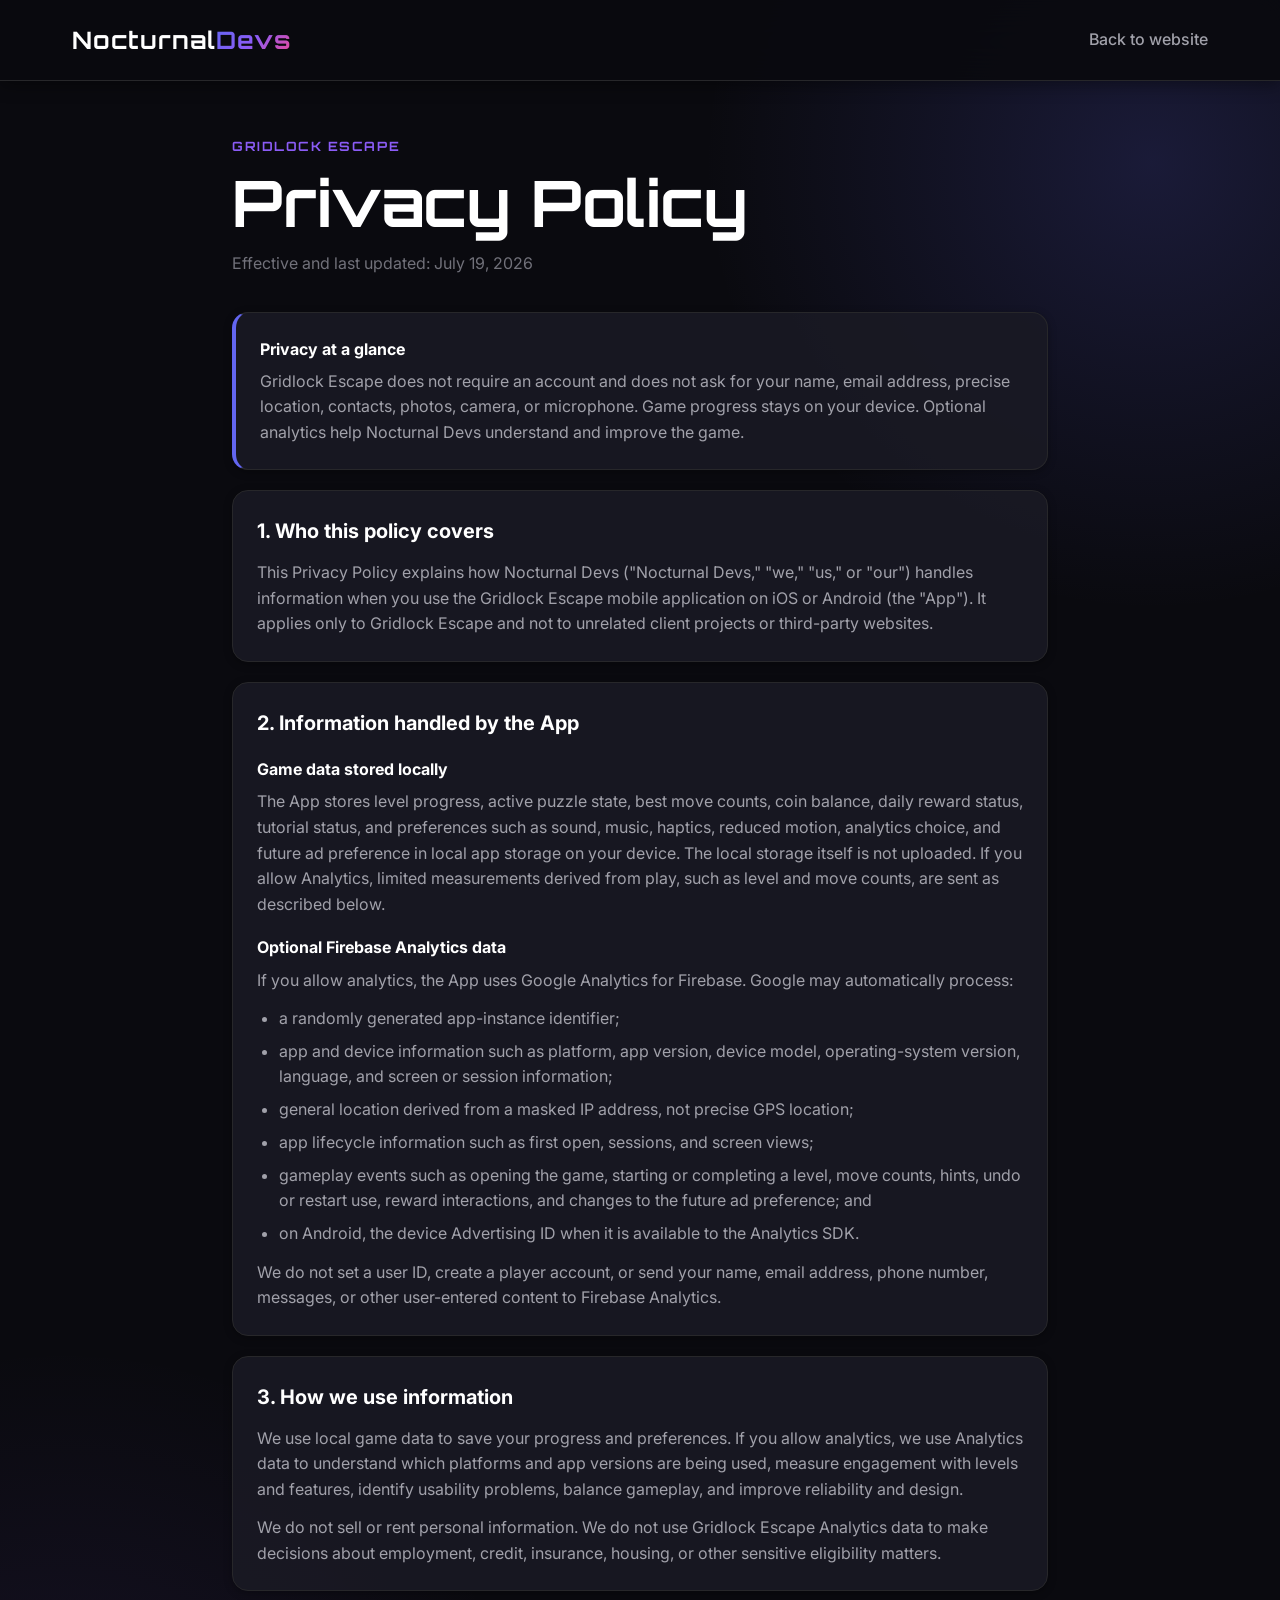
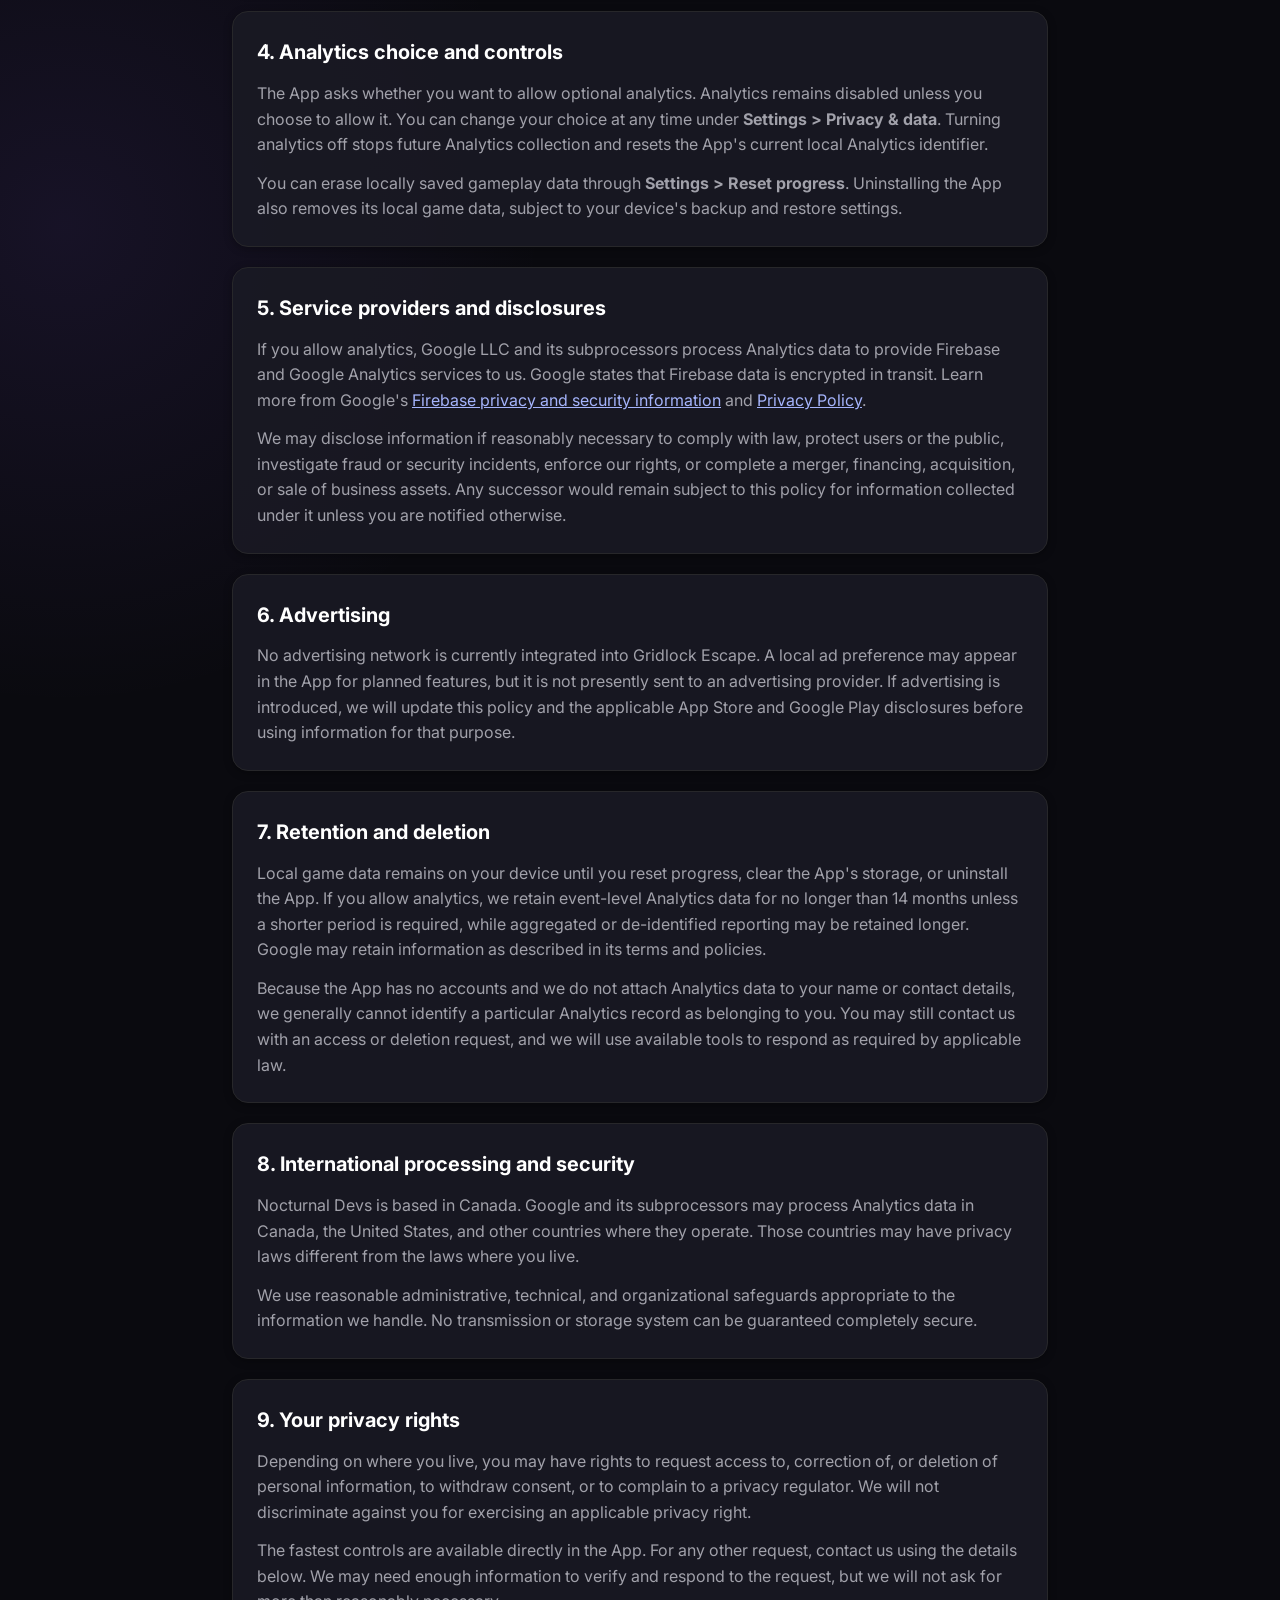
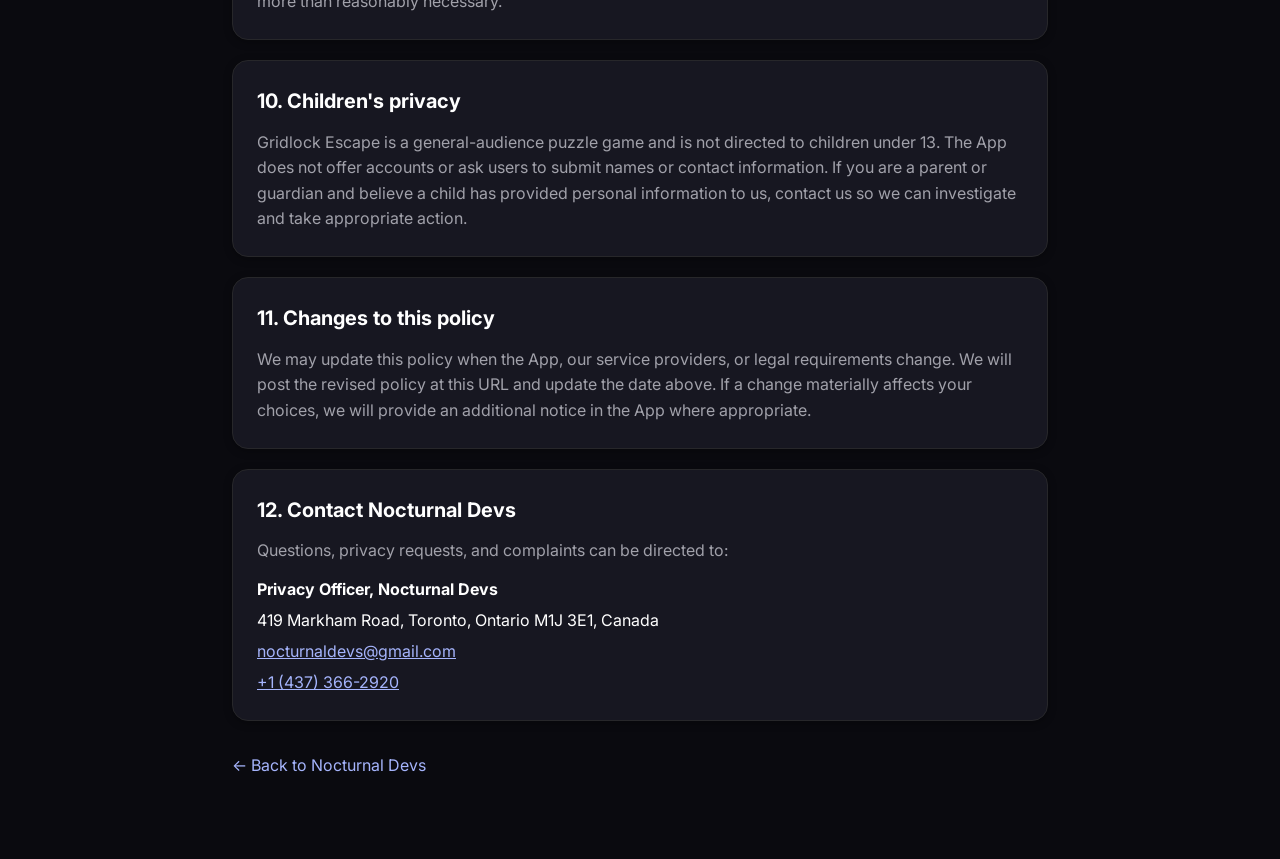
==== privacy-policy/index.html @ c874a025 "Add Gridlock Escape privacy policy" ====
<!DOCTYPE html>
<html lang="en">
<head>
    <meta charset="UTF-8">
    <meta name="viewport" content="width=device-width, initial-scale=1.0">
    <meta name="description" content="Privacy Policy for Gridlock Escape, an iOS and Android puzzle game from Nocturnal Devs.">
    <title>Gridlock Escape Privacy Policy | Nocturnal Devs</title>
    <link rel="icon" href="data:image/svg+xml,%3Csvg xmlns='http://www.w3.org/2000/svg' viewBox='0 0 64 64'%3E%3Crect width='64' height='64' rx='14' fill='%230a0a0f'/%3E%3Cpath d='M44 42A22 22 0 0 1 23 15a20 20 0 1 0 21 27Z' fill='%238b5cf6'/%3E%3C/svg%3E">
    <link rel="canonical" href="https://www.nocturnaldevs.com/privacy-policy/">
    <link rel="stylesheet" href="../styles.css">
    <link rel="preconnect" href="https://fonts.googleapis.com">
    <link rel="preconnect" href="https://fonts.gstatic.com" crossorigin>
    <link href="https://fonts.googleapis.com/css2?family=Inter:wght@300;400;500;600;700;800&family=Orbitron:wght@400;500;600;700;800;900&display=swap" rel="stylesheet">
</head>
<body>
    <nav class="navbar scrolled" aria-label="Primary navigation">
        <div class="container">
            <div class="nav-content">
                <a class="logo" href="../" aria-label="Nocturnal Devs home">
                    <span class="logo-text">Nocturnal<span class="highlight">Devs</span></span>
                </a>
                <a class="nav-link" href="../">Back to website</a>
            </div>
        </div>
    </nav>

    <main class="legal-page">
        <div class="container legal-shell">
            <p class="legal-kicker">Gridlock Escape</p>
            <h1 class="legal-title">Privacy Policy</h1>
            <p class="legal-meta">Effective and last updated: July 19, 2026</p>

            <div class="legal-summary">
                <strong>Privacy at a glance</strong>
                <p>Gridlock Escape does not require an account and does not ask for your name, email address, precise location, contacts, photos, camera, or microphone. Game progress stays on your device. Optional analytics help Nocturnal Devs understand and improve the game.</p>
            </div>

            <div class="legal-content">
                <section class="legal-section">
                    <h2>1. Who this policy covers</h2>
                    <p>This Privacy Policy explains how Nocturnal Devs ("Nocturnal Devs," "we," "us," or "our") handles information when you use the Gridlock Escape mobile application on iOS or Android (the "App"). It applies only to Gridlock Escape and not to unrelated client projects or third-party websites.</p>
                </section>

                <section class="legal-section">
                    <h2>2. Information handled by the App</h2>
                    <h3>Game data stored locally</h3>
                    <p>The App stores level progress, active puzzle state, best move counts, coin balance, daily reward status, tutorial status, and preferences such as sound, music, haptics, reduced motion, analytics choice, and future ad preference in local app storage on your device. The local storage itself is not uploaded. If you allow Analytics, limited measurements derived from play, such as level and move counts, are sent as described below.</p>

                    <h3>Optional Firebase Analytics data</h3>
                    <p>If you allow analytics, the App uses Google Analytics for Firebase. Google may automatically process:</p>
                    <ul>
                        <li>a randomly generated app-instance identifier;</li>
                        <li>app and device information such as platform, app version, device model, operating-system version, language, and screen or session information;</li>
                        <li>general location derived from a masked IP address, not precise GPS location;</li>
                        <li>app lifecycle information such as first open, sessions, and screen views;</li>
                        <li>gameplay events such as opening the game, starting or completing a level, move counts, hints, undo or restart use, reward interactions, and changes to the future ad preference; and</li>
                        <li>on Android, the device Advertising ID when it is available to the Analytics SDK.</li>
                    </ul>
                    <p>We do not set a user ID, create a player account, or send your name, email address, phone number, messages, or other user-entered content to Firebase Analytics.</p>
                </section>

                <section class="legal-section">
                    <h2>3. How we use information</h2>
                    <p>We use local game data to save your progress and preferences. If you allow analytics, we use Analytics data to understand which platforms and app versions are being used, measure engagement with levels and features, identify usability problems, balance gameplay, and improve reliability and design.</p>
                    <p>We do not sell or rent personal information. We do not use Gridlock Escape Analytics data to make decisions about employment, credit, insurance, housing, or other sensitive eligibility matters.</p>
                </section>

                <section class="legal-section">
                    <h2>4. Analytics choice and controls</h2>
                    <p>The App asks whether you want to allow optional analytics. Analytics remains disabled unless you choose to allow it. You can change your choice at any time under <strong>Settings &gt; Privacy &amp; data</strong>. Turning analytics off stops future Analytics collection and resets the App's current local Analytics identifier.</p>
                    <p>You can erase locally saved gameplay data through <strong>Settings &gt; Reset progress</strong>. Uninstalling the App also removes its local game data, subject to your device's backup and restore settings.</p>
                </section>

                <section class="legal-section">
                    <h2>5. Service providers and disclosures</h2>
                    <p>If you allow analytics, Google LLC and its subprocessors process Analytics data to provide Firebase and Google Analytics services to us. Google states that Firebase data is encrypted in transit. Learn more from Google's <a href="https://firebase.google.com/support/privacy/" rel="noopener noreferrer">Firebase privacy and security information</a> and <a href="https://policies.google.com/privacy" rel="noopener noreferrer">Privacy Policy</a>.</p>
                    <p>We may disclose information if reasonably necessary to comply with law, protect users or the public, investigate fraud or security incidents, enforce our rights, or complete a merger, financing, acquisition, or sale of business assets. Any successor would remain subject to this policy for information collected under it unless you are notified otherwise.</p>
                </section>

                <section class="legal-section">
                    <h2>6. Advertising</h2>
                    <p>No advertising network is currently integrated into Gridlock Escape. A local ad preference may appear in the App for planned features, but it is not presently sent to an advertising provider. If advertising is introduced, we will update this policy and the applicable App Store and Google Play disclosures before using information for that purpose.</p>
                </section>

                <section class="legal-section">
                    <h2>7. Retention and deletion</h2>
                    <p>Local game data remains on your device until you reset progress, clear the App's storage, or uninstall the App. If you allow analytics, we retain event-level Analytics data for no longer than 14 months unless a shorter period is required, while aggregated or de-identified reporting may be retained longer. Google may retain information as described in its terms and policies.</p>
                    <p>Because the App has no accounts and we do not attach Analytics data to your name or contact details, we generally cannot identify a particular Analytics record as belonging to you. You may still contact us with an access or deletion request, and we will use available tools to respond as required by applicable law.</p>
                </section>

                <section class="legal-section">
                    <h2>8. International processing and security</h2>
                    <p>Nocturnal Devs is based in Canada. Google and its subprocessors may process Analytics data in Canada, the United States, and other countries where they operate. Those countries may have privacy laws different from the laws where you live.</p>
                    <p>We use reasonable administrative, technical, and organizational safeguards appropriate to the information we handle. No transmission or storage system can be guaranteed completely secure.</p>
                </section>

                <section class="legal-section">
                    <h2>9. Your privacy rights</h2>
                    <p>Depending on where you live, you may have rights to request access to, correction of, or deletion of personal information, to withdraw consent, or to complain to a privacy regulator. We will not discriminate against you for exercising an applicable privacy right.</p>
                    <p>The fastest controls are available directly in the App. For any other request, contact us using the details below. We may need enough information to verify and respond to the request, but we will not ask for more than reasonably necessary.</p>
                </section>

                <section class="legal-section">
                    <h2>10. Children's privacy</h2>
                    <p>Gridlock Escape is a general-audience puzzle game and is not directed to children under 13. The App does not offer accounts or ask users to submit names or contact information. If you are a parent or guardian and believe a child has provided personal information to us, contact us so we can investigate and take appropriate action.</p>
                </section>

                <section class="legal-section">
                    <h2>11. Changes to this policy</h2>
                    <p>We may update this policy when the App, our service providers, or legal requirements change. We will post the revised policy at this URL and update the date above. If a change materially affects your choices, we will provide an additional notice in the App where appropriate.</p>
                </section>

                <section class="legal-section">
                    <h2>12. Contact Nocturnal Devs</h2>
                    <p>Questions, privacy requests, and complaints can be directed to:</p>
                    <address class="legal-contact">
                        <strong>Privacy Officer, Nocturnal Devs</strong>
                        <span>419 Markham Road, Toronto, Ontario M1J 3E1, Canada</span>
                        <a href="mailto:nocturnaldevs@gmail.com">nocturnaldevs@gmail.com</a>
                        <a href="tel:+14373662920">+1 (437) 366-2920</a>
                    </address>
                </section>
            </div>

            <a class="legal-back" href="../">&larr; Back to Nocturnal Devs</a>
        </div>
    </main>
</body>
</html>
---- styles.css ----
/* ========== GLOBAL STYLES ========== */
* {
    margin: 0;
    padding: 0;
    box-sizing: border-box;
}

:root {
    /* Colors */
    --bg-primary: #0a0a0f;
    --bg-secondary: #131318;
    --bg-card: #1a1a24;
    --accent-primary: #6366f1;
    --accent-secondary: #8b5cf6;
    --accent-tertiary: #ec4899;
    --text-primary: #ffffff;
    --text-secondary: #a1a1aa;
    --text-muted: #71717a;
    --border-color: #27272a;
    --success: #10b981;
    --warning: #f59e0b;
    
    /* Gradients */
    --gradient-primary: linear-gradient(135deg, #6366f1 0%, #8b5cf6 50%, #ec4899 100%);
    --gradient-dark: linear-gradient(180deg, #0a0a0f 0%, #131318 100%);
    --gradient-card: linear-gradient(135deg, rgba(99, 102, 241, 0.1) 0%, rgba(139, 92, 246, 0.1) 100%);
    
    /* Shadows */
    --shadow-sm: 0 2px 8px rgba(0, 0, 0, 0.3);
    --shadow-md: 0 4px 16px rgba(0, 0, 0, 0.4);
    --shadow-lg: 0 8px 32px rgba(0, 0, 0, 0.5);
    --shadow-glow: 0 0 40px rgba(99, 102, 241, 0.3);
    
    /* Spacing */
    --spacing-xs: 0.5rem;
    --spacing-sm: 1rem;
    --spacing-md: 2rem;
    --spacing-lg: 4rem;
    --spacing-xl: 6rem;
    
    /* Typography */
    --font-primary: 'Inter', -apple-system, BlinkMacSystemFont, 'Segoe UI', sans-serif;
    --font-display: 'Orbitron', monospace;
    
    /* Transitions */
    --transition-fast: 0.2s ease;
    --transition-base: 0.3s ease;
    --transition-slow: 0.5s ease;
}

html {
    scroll-behavior: smooth;
}

body {
    font-family: var(--font-primary);
    background: var(--bg-primary);
    color: var(--text-primary);
    line-height: 1.6;
    overflow-x: hidden;
}

.container {
    max-width: 1200px;
    margin: 0 auto;
    padding: 0 var(--spacing-md);
}

/* ========== NAVIGATION ========== */
.navbar {
    position: fixed;
    top: 0;
    left: 0;
    right: 0;
    background: rgba(10, 10, 15, 0.8);
    backdrop-filter: blur(20px);
    border-bottom: 1px solid var(--border-color);
    z-index: 1000;
    transition: all var(--transition-base);
}

.navbar.scrolled {
    background: rgba(10, 10, 15, 0.95);
    box-shadow: var(--shadow-md);
}

.nav-content {
    display: flex;
    justify-content: space-between;
    align-items: center;
    padding: 1.2rem 0;
}

.logo-text {
    font-family: var(--font-display);
    font-size: 1.5rem;
    font-weight: 700;
    letter-spacing: 1px;
}

.logo {
    color: var(--text-primary);
    text-decoration: none;
}

.logo-text .highlight {
    background: var(--gradient-primary);
    -webkit-background-clip: text;
    -webkit-text-fill-color: transparent;
    background-clip: text;
}

.nav-links {
    display: flex;
    gap: var(--spacing-md);
}

.nav-link {
    color: var(--text-secondary);
    text-decoration: none;
    font-weight: 500;
    transition: all var(--transition-base);
    position: relative;
    padding: 0.5rem 0;
}

.nav-link::after {
    content: '';
    position: absolute;
    bottom: 0;
    left: 0;
    width: 0;
    height: 2px;
    background: var(--gradient-primary);
    transition: width var(--transition-base);
}

.nav-link:hover {
    color: var(--text-primary);
}

.nav-link:hover::after {
    width: 100%;
}

.hamburger {
    display: none;
    flex-direction: column;
    gap: 5px;
    cursor: pointer;
    z-index: 1001;
}

.hamburger span {
    width: 25px;
    height: 3px;
    background: var(--text-primary);
    border-radius: 2px;
    transition: all var(--transition-base);
}

/* ========== HERO SECTION ========== */
.hero {
    position: relative;
    min-height: 100vh;
    display: flex;
    align-items: center;
    justify-content: center;
    padding-top: 80px;
    overflow: hidden;
}

.hero-background {
    position: absolute;
    top: 0;
    left: 0;
    right: 0;
    bottom: 0;
    z-index: 0;
}

.gradient-orb {
    position: absolute;
    border-radius: 50%;
    filter: blur(80px);
    opacity: 0.3;
    animation: float 20s ease-in-out infinite;
}

.orb-1 {
    width: 500px;
    height: 500px;
    background: var(--accent-primary);
    top: -200px;
    right: -100px;
}

.orb-2 {
    width: 400px;
    height: 400px;
    background: var(--accent-secondary);
    bottom: -150px;
    left: -100px;
    animation-delay: -5s;
}

.orb-3 {
    width: 300px;
    height: 300px;
    background: var(--accent-tertiary);
    top: 50%;
    left: 50%;
    transform: translate(-50%, -50%);
    animation-delay: -10s;
}

@keyframes float {
    0%, 100% { transform: translate(0, 0) scale(1); }
    33% { transform: translate(50px, -50px) scale(1.1); }
    66% { transform: translate(-50px, 50px) scale(0.9); }
}

.hero-content {
    position: relative;
    z-index: 1;
    display: grid;
    grid-template-columns: 1fr 1fr;
    gap: var(--spacing-lg);
    align-items: center;
    padding: var(--spacing-lg) 0;
}

.hero-text {
    animation: fadeInUp 1s ease;
}

.hero-title {
    font-family: var(--font-display);
    font-size: clamp(2.5rem, 5vw, 4rem);
    font-weight: 800;
    line-height: 1.1;
    margin-bottom: var(--spacing-md);
}

.title-line {
    display: block;
}

.highlight-text {
    background: var(--gradient-primary);
    -webkit-background-clip: text;
    -webkit-text-fill-color: transparent;
    background-clip: text;
}

.hero-subtitle {
    font-size: 1.125rem;
    color: var(--text-secondary);
    margin-bottom: var(--spacing-md);
    max-width: 500px;
}

.hero-buttons {
    display: flex;
    gap: var(--spacing-sm);
    flex-wrap: wrap;
}

.btn {
    padding: 0.875rem 2rem;
    border-radius: 8px;
    text-decoration: none;
    font-weight: 600;
    transition: all var(--transition-base);
    cursor: pointer;
    border: none;
    font-size: 1rem;
    display: inline-block;
}

.btn-primary {
    background: var(--gradient-primary);
    color: var(--text-primary);
    box-shadow: 0 4px 16px rgba(99, 102, 241, 0.4);
}

.btn-primary:hover {
    transform: translateY(-2px);
    box-shadow: 0 8px 24px rgba(99, 102, 241, 0.6);
}

.btn-secondary {
    background: transparent;
    color: var(--text-primary);
    border: 2px solid var(--accent-primary);
}

.btn-secondary:hover {
    background: var(--accent-primary);
    transform: translateY(-2px);
}

.btn-full {
    width: 100%;
}

.hero-image {
    animation: fadeInRight 1s ease;
}

.image-container {
    position: relative;
    max-width: 500px;
    margin: 0 auto;
}

.main-image {
    width: 100%;
    height: auto;
    border-radius: 16px;
    position: relative;
    z-index: 2;
    animation: float 6s ease-in-out infinite;
}

.image-glow {
    position: absolute;
    top: 50%;
    left: 50%;
    transform: translate(-50%, -50%);
    width: 80%;
    height: 80%;
    background: var(--gradient-primary);
    border-radius: 50%;
    filter: blur(60px);
    opacity: 0.4;
    z-index: 1;
}

.scroll-indicator {
    position: absolute;
    bottom: 40px;
    left: 50%;
    transform: translateX(-50%);
    z-index: 1;
}

.mouse {
    width: 26px;
    height: 40px;
    border: 2px solid var(--text-secondary);
    border-radius: 20px;
    display: flex;
    justify-content: center;
    padding-top: 8px;
}

.wheel {
    width: 4px;
    height: 8px;
    background: var(--text-secondary);
    border-radius: 2px;
    animation: scroll 2s ease-in-out infinite;
}

@keyframes scroll {
    0%, 100% { transform: translateY(0); opacity: 1; }
    50% { transform: translateY(10px); opacity: 0; }
}

/* ========== SERVICES SECTION ========== */
.services {
    padding: var(--spacing-xl) 0;
    background: var(--bg-secondary);
}

.section-header {
    text-align: center;
    margin-bottom: var(--spacing-lg);
}

.section-title {
    font-family: var(--font-display);
    font-size: clamp(2rem, 4vw, 3rem);
    margin-bottom: var(--spacing-sm);
    background: var(--gradient-primary);
    -webkit-background-clip: text;
    -webkit-text-fill-color: transparent;
    background-clip: text;
}

.section-subtitle {
    font-size: 1.125rem;
    color: var(--text-secondary);
}

.services-grid {
    display: grid;
    grid-template-columns: repeat(auto-fit, minmax(300px, 1fr));
    gap: var(--spacing-md);
}

.service-card {
    background: var(--bg-card);
    padding: var(--spacing-md);
    border-radius: 16px;
    border: 1px solid var(--border-color);
    transition: all var(--transition-base);
    position: relative;
    overflow: hidden;
}

.service-card::before {
    content: '';
    position: absolute;
    top: 0;
    left: 0;
    right: 0;
    height: 3px;
    background: var(--gradient-primary);
    transform: scaleX(0);
    transition: transform var(--transition-base);
}

.service-card:hover {
    transform: translateY(-8px);
    box-shadow: var(--shadow-lg);
    border-color: var(--accent-primary);
}

.service-card:hover::before {
    transform: scaleX(1);
}

.service-card.featured {
    background: var(--gradient-card);
    border: 2px solid var(--accent-primary);
}

.featured-badge {
    position: absolute;
    top: 20px;
    right: 20px;
    background: var(--gradient-primary);
    color: var(--text-primary);
    padding: 0.25rem 0.75rem;
    border-radius: 20px;
    font-size: 0.75rem;
    font-weight: 700;
    letter-spacing: 1px;
}

.service-icon {
    width: 60px;
    height: 60px;
    background: var(--gradient-primary);
    border-radius: 12px;
    display: flex;
    align-items: center;
    justify-content: center;
    margin-bottom: var(--spacing-sm);
}

.service-icon svg {
    width: 32px;
    height: 32px;
    color: var(--text-primary);
}

.service-title {
    font-size: 1.5rem;
    margin-bottom: var(--spacing-sm);
    font-weight: 700;
}

.service-description {
    color: var(--text-secondary);
    margin-bottom: var(--spacing-sm);
}

.service-features {
    list-style: none;
    margin-top: var(--spacing-sm);
}

.service-features li {
    color: var(--text-secondary);
    padding: 0.5rem 0;
    border-bottom: 1px solid var(--border-color);
    position: relative;
    padding-left: 24px;
}

.service-features li:last-child {
    border-bottom: none;
}

.service-features li::before {
    content: '✓';
    position: absolute;
    left: 0;
    color: var(--accent-primary);
    font-weight: 700;
}

/* ========== ABOUT SECTION ========== */
.about {
    padding: var(--spacing-xl) 0;
    background: var(--bg-primary);
}

.about-content {
    display: grid;
    grid-template-columns: 1fr 1fr;
    gap: var(--spacing-lg);
    align-items: start;
}

.about-description {
    color: var(--text-secondary);
    font-size: 1.125rem;
    margin-bottom: var(--spacing-sm);
    line-height: 1.8;
}

.stats-grid {
    display: grid;
    grid-template-columns: repeat(3, 1fr);
    gap: var(--spacing-md);
    margin-top: var(--spacing-md);
}

.stat-item {
    text-align: center;
    padding: var(--spacing-sm);
    background: var(--bg-card);
    border-radius: 12px;
    border: 1px solid var(--border-color);
}

.stat-number {
    font-family: var(--font-display);
    font-size: 2rem;
    font-weight: 700;
    background: var(--gradient-primary);
    -webkit-background-clip: text;
    -webkit-text-fill-color: transparent;
    background-clip: text;
}

.stat-label {
    color: var(--text-secondary);
    font-size: 0.875rem;
    margin-top: 0.5rem;
}

.about-features {
    display: flex;
    flex-direction: column;
    gap: var(--spacing-sm);
}

.feature-item {
    display: flex;
    gap: var(--spacing-sm);
    padding: var(--spacing-sm);
    background: var(--bg-card);
    border-radius: 12px;
    border: 1px solid var(--border-color);
    transition: all var(--transition-base);
}

.feature-item:hover {
    border-color: var(--accent-primary);
    transform: translateX(8px);
}

.feature-icon {
    font-size: 2rem;
    flex-shrink: 0;
}

.feature-content h4 {
    margin-bottom: 0.5rem;
    font-size: 1.125rem;
}

.feature-content p {
    color: var(--text-secondary);
    font-size: 0.9rem;
}

/* ========== CONTACT SECTION ========== */
.contact {
    padding: var(--spacing-xl) 0;
    background: var(--bg-secondary);
}

.contact-content {
    display: grid;
    grid-template-columns: 1fr 1fr;
    gap: var(--spacing-lg);
    margin-top: var(--spacing-lg);
}

.contact-info {
    display: flex;
    flex-direction: column;
    gap: var(--spacing-sm);
}

.info-card {
    display: flex;
    gap: var(--spacing-sm);
    padding: var(--spacing-md);
    background: var(--bg-card);
    border-radius: 12px;
    border: 1px solid var(--border-color);
    transition: all var(--transition-base);
}

.info-card:hover {
    border-color: var(--accent-primary);
    transform: translateX(8px);
}

.info-icon {
    width: 50px;
    height: 50px;
    background: var(--gradient-primary);
    border-radius: 10px;
    display: flex;
    align-items: center;
    justify-content: center;
    flex-shrink: 0;
}

.info-icon svg {
    width: 24px;
    height: 24px;
    color: var(--text-primary);
}

.info-content h4 {
    margin-bottom: 0.5rem;
    font-size: 1.125rem;
}

.info-content p {
    color: var(--text-secondary);
    font-size: 0.9rem;
}

.info-content a {
    color: var(--accent-primary);
    text-decoration: none;
    transition: color var(--transition-fast);
}

.info-content a:hover {
    color: var(--accent-secondary);
}

.contact-form-container {
    background: var(--bg-card);
    padding: var(--spacing-md);
    border-radius: 16px;
    border: 1px solid var(--border-color);
}

.contact-form {
    display: flex;
    flex-direction: column;
    gap: var(--spacing-sm);
}

.form-group {
    display: flex;
    flex-direction: column;
    gap: 0.5rem;
}

.form-group label {
    color: var(--text-secondary);
    font-weight: 500;
    font-size: 0.9rem;
}

.form-group input,
.form-group select,
.form-group textarea {
    padding: 0.875rem;
    background: var(--bg-secondary);
    border: 1px solid var(--border-color);
    border-radius: 8px;
    color: var(--text-primary);
    font-family: var(--font-primary);
    font-size: 1rem;
    transition: all var(--transition-base);
}

.form-group input:focus,
.form-group select:focus,
.form-group textarea:focus {
    outline: none;
    border-color: var(--accent-primary);
    box-shadow: 0 0 0 3px rgba(99, 102, 241, 0.1);
}

.form-group textarea {
    resize: vertical;
    min-height: 120px;
}

/* ========== FOOTER ========== */
.footer {
    background: var(--bg-primary);
    padding: var(--spacing-lg) 0 var(--spacing-md);
    border-top: 1px solid var(--border-color);
}

.footer-content {
    display: grid;
    grid-template-columns: 2fr 1fr;
    gap: var(--spacing-lg);
    margin-bottom: var(--spacing-md);
}

.footer-logo .logo-text {
    font-size: 1.75rem;
}

.footer-tagline {
    color: var(--text-secondary);
    margin-top: var(--spacing-sm);
    max-width: 300px;
}

.footer-links {
    display: grid;
    grid-template-columns: repeat(2, 1fr);
    gap: var(--spacing-md);
}

.footer-column h4 {
    margin-bottom: var(--spacing-sm);
    font-size: 1.125rem;
}

.footer-column ul {
    list-style: none;
}

.footer-column li {
    margin-bottom: 0.5rem;
}

.footer-column a {
    color: var(--text-secondary);
    text-decoration: none;
    transition: color var(--transition-fast);
}

.footer-column a:hover {
    color: var(--accent-primary);
}

.footer-bottom {
    text-align: center;
    padding-top: var(--spacing-md);
    border-top: 1px solid var(--border-color);
    color: var(--text-muted);
}

/* ========== LEGAL PAGES ========== */
.legal-page {
    min-height: 100vh;
    padding: 8.5rem 0 5rem;
    background:
        radial-gradient(circle at 90% 4%, rgba(99, 102, 241, 0.18), transparent 28rem),
        radial-gradient(circle at 5% 45%, rgba(139, 92, 246, 0.1), transparent 30rem),
        var(--bg-primary);
}

.legal-shell {
    max-width: 880px;
}

.legal-kicker {
    margin-bottom: 0.75rem;
    color: var(--accent-secondary);
    font-family: var(--font-display);
    font-size: 0.8rem;
    font-weight: 700;
    letter-spacing: 0.12em;
    text-transform: uppercase;
}

.legal-title {
    margin-bottom: 0.75rem;
    font-family: var(--font-display);
    font-size: clamp(2.25rem, 7vw, 4rem);
    line-height: 1.1;
}

.legal-meta {
    margin-bottom: 2.25rem;
    color: var(--text-muted);
}

.legal-summary,
.legal-section {
    border: 1px solid var(--border-color);
    border-radius: 16px;
    background: rgba(26, 26, 36, 0.88);
    box-shadow: var(--shadow-sm);
}

.legal-summary {
    margin-bottom: 1.25rem;
    padding: 1.5rem;
    border-left: 4px solid var(--accent-primary);
}

.legal-summary strong {
    display: block;
    margin-bottom: 0.35rem;
}

.legal-content {
    display: grid;
    gap: 1.25rem;
}

.legal-section {
    padding: 1.5rem;
}

.legal-section h2 {
    margin-bottom: 0.8rem;
    font-size: 1.25rem;
}

.legal-section h3 {
    margin: 1.1rem 0 0.45rem;
    font-size: 1rem;
}

.legal-section p + p,
.legal-section ul + p,
.legal-section p + ul {
    margin-top: 0.8rem;
}

.legal-section p,
.legal-section li,
.legal-summary p {
    color: var(--text-secondary);
}

.legal-section ul {
    padding-left: 1.35rem;
}

.legal-section li + li {
    margin-top: 0.45rem;
}

.legal-section a,
.legal-summary a,
.legal-back {
    color: #a5b4fc;
}

.legal-section a:hover,
.legal-summary a:hover,
.legal-back:hover {
    color: #c4b5fd;
}

.legal-contact {
    display: grid;
    gap: 0.35rem;
    margin-top: 0.8rem;
    font-style: normal;
}

.legal-back {
    display: inline-flex;
    margin-top: 2rem;
    text-decoration: none;
}

/* ========== ANIMATIONS ========== */
@keyframes fadeInUp {
    from {
        opacity: 0;
        transform: translateY(30px);
    }
    to {
        opacity: 1;
        transform: translateY(0);
    }
}

@keyframes fadeInRight {
    from {
        opacity: 0;
        transform: translateX(30px);
    }
    to {
        opacity: 1;
        transform: translateX(0);
    }
}

[data-aos] {
    opacity: 0;
    transition: opacity 0.8s ease, transform 0.8s ease;
}

[data-aos].aos-animate {
    opacity: 1;
}

[data-aos="fade-up"] {
    transform: translateY(30px);
}

[data-aos="fade-up"].aos-animate {
    transform: translateY(0);
}

[data-aos="fade-right"] {
    transform: translateX(-30px);
}

[data-aos="fade-right"].aos-animate {
    transform: translateX(0);
}

[data-aos="fade-left"] {
    transform: translateX(30px);
}

[data-aos="fade-left"].aos-animate {
    transform: translateX(0);
}

/* ========== RESPONSIVE DESIGN ========== */
@media (max-width: 968px) {
    .hero-content,
    .about-content,
    .contact-content {
        grid-template-columns: 1fr;
    }
    
    .hero-image {
        order: -1;
    }
    
    .stats-grid {
        grid-template-columns: repeat(3, 1fr);
    }
    
    .footer-content {
        grid-template-columns: 1fr;
    }
}

@media (max-width: 768px) {
    .nav-links {
        position: fixed;
        top: 0;
        right: -100%;
        width: 70%;
        height: 100vh;
        background: rgba(10, 10, 15, 0.98);
        backdrop-filter: blur(20px);
        flex-direction: column;
        padding: 80px 2rem 2rem;
        transition: right var(--transition-base);
        border-left: 1px solid var(--border-color);
    }
    
    .nav-links.active {
        right: 0;
    }
    
    .hamburger {
        display: flex;
    }
    
    .hamburger.active span:nth-child(1) {
        transform: rotate(45deg) translate(5px, 5px);
    }
    
    .hamburger.active span:nth-child(2) {
        opacity: 0;
    }
    
    .hamburger.active span:nth-child(3) {
        transform: rotate(-45deg) translate(7px, -7px);
    }
    
    .hero-buttons {
        flex-direction: column;
    }
    
    .btn {
        width: 100%;
        text-align: center;
    }
    
    .services-grid {
        grid-template-columns: 1fr;
    }
    
    .stats-grid {
        grid-template-columns: 1fr;
    }
}

@media (max-width: 480px) {
    :root {
        --spacing-lg: 3rem;
        --spacing-xl: 4rem;
    }
    
    .hero-title {
        font-size: 2rem;
    }
    
    .section-title {
        font-size: 1.75rem;
    }
    
    .container {
        padding: 0 1rem;
    }
}
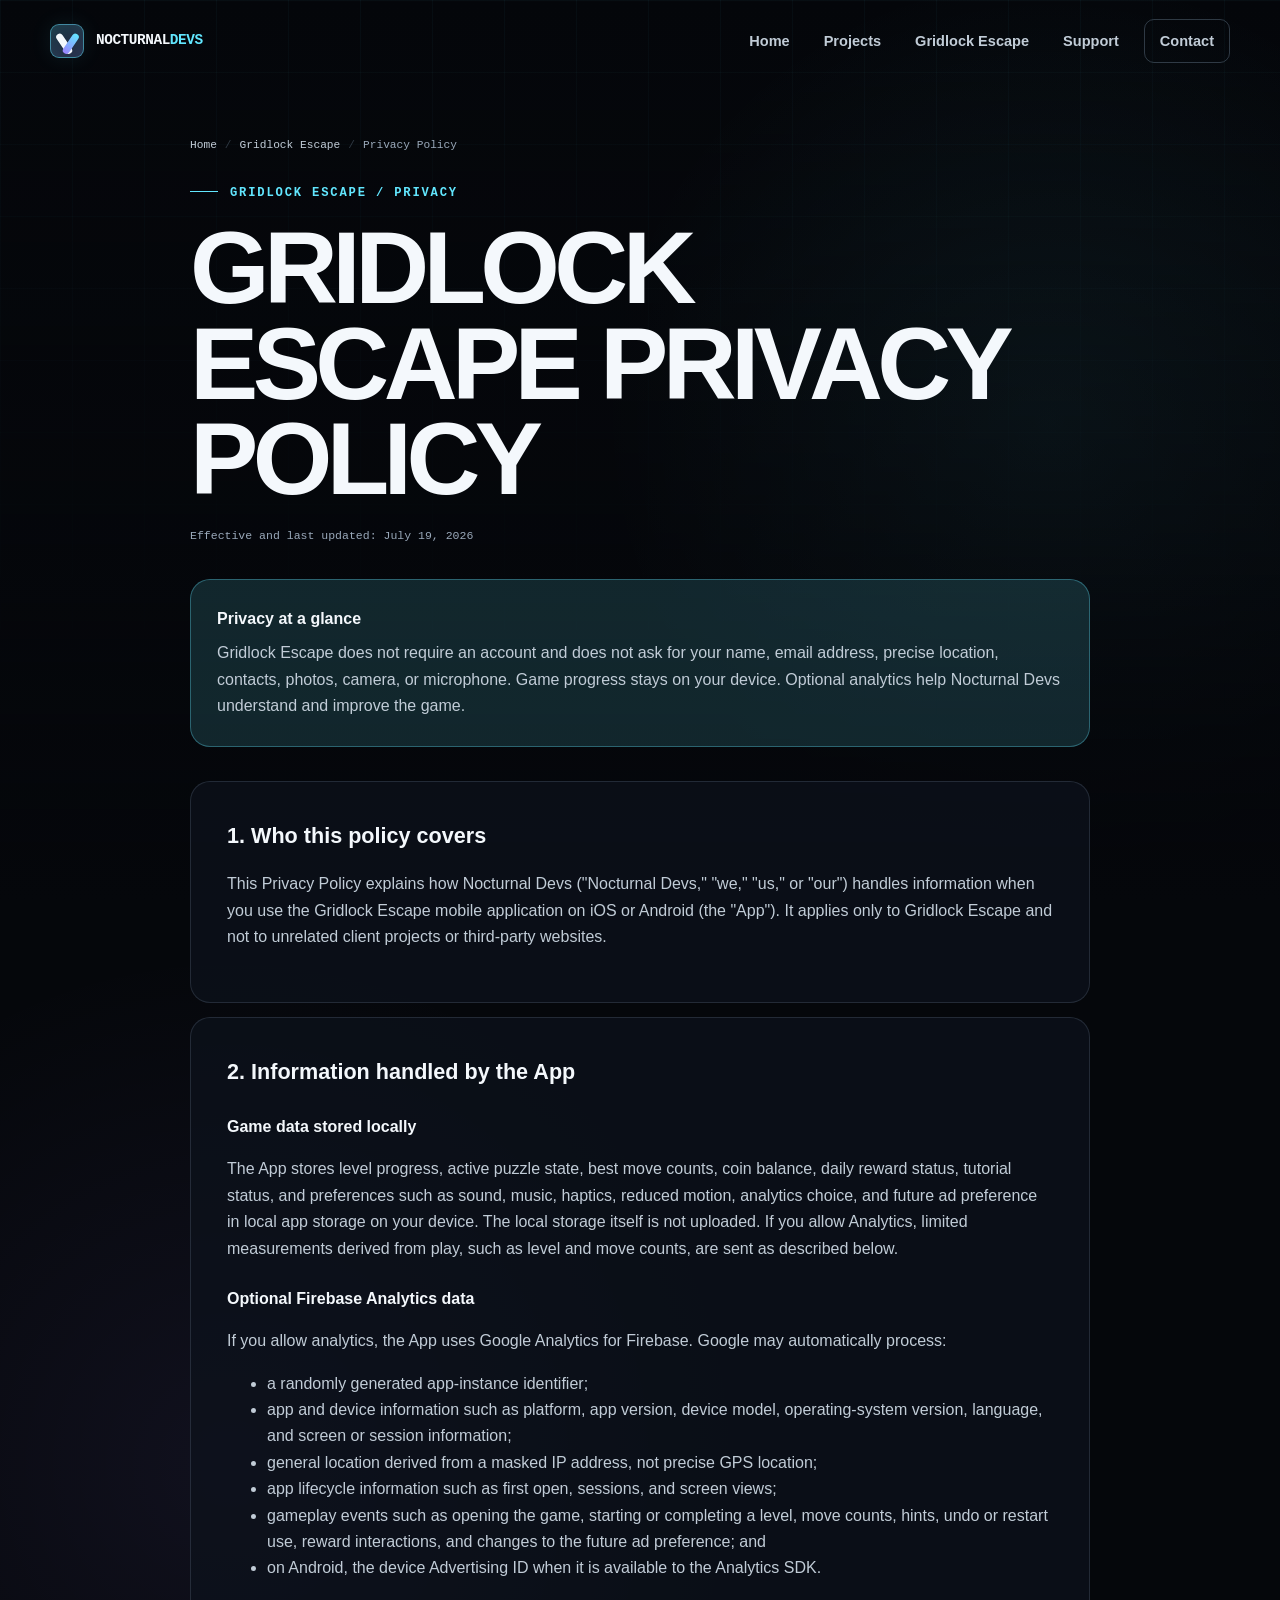
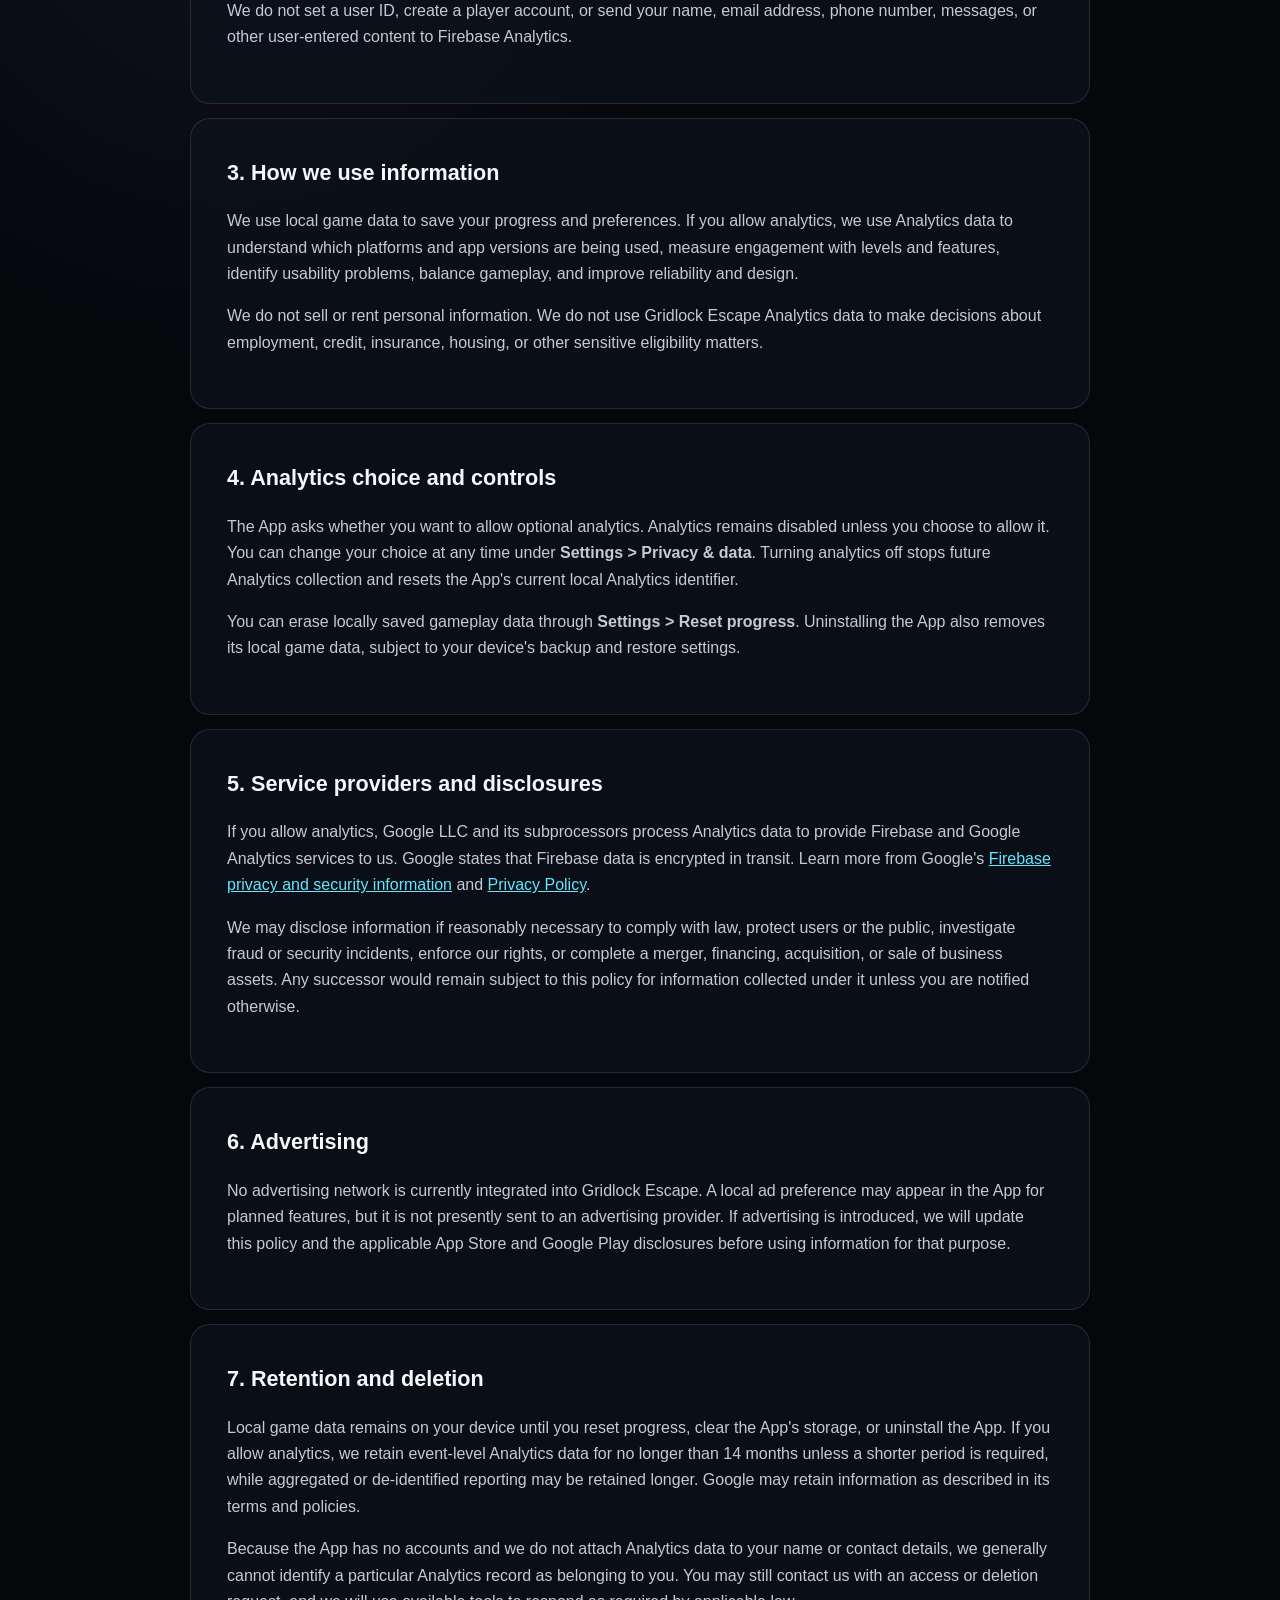
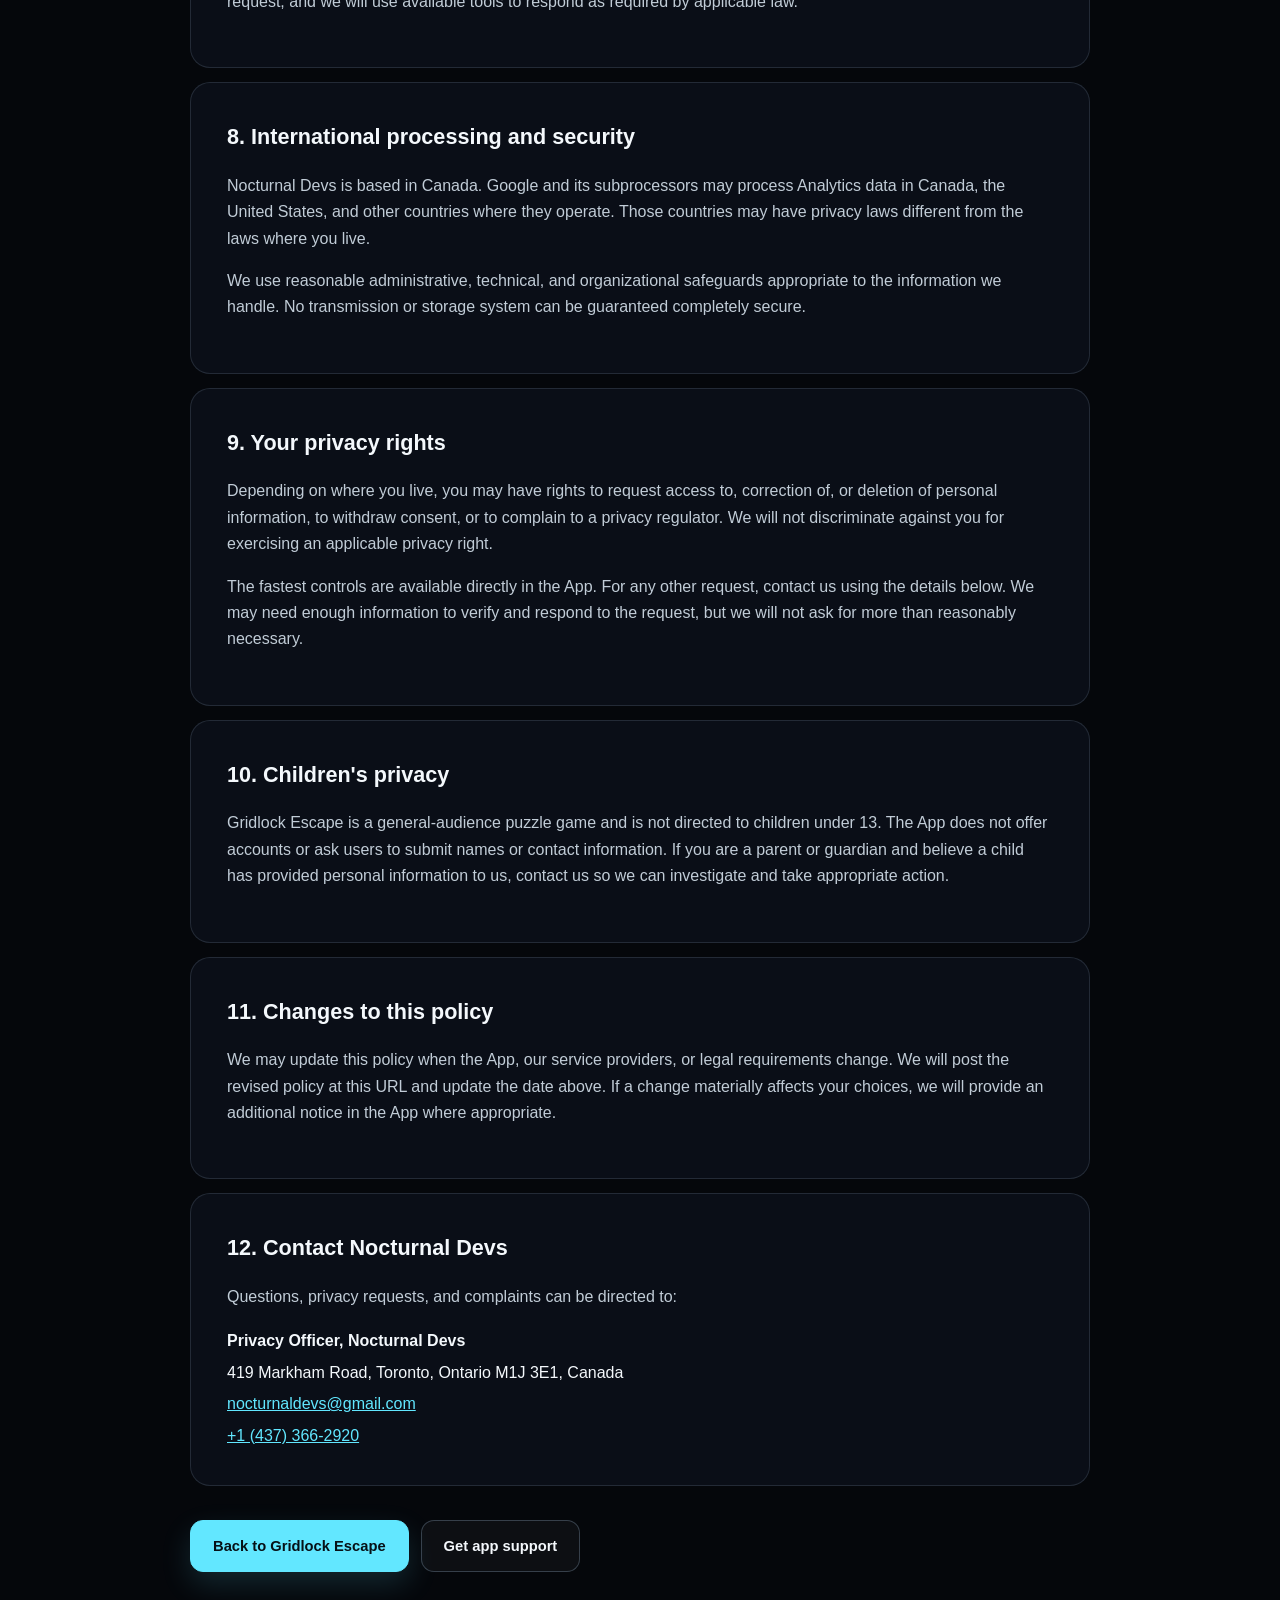
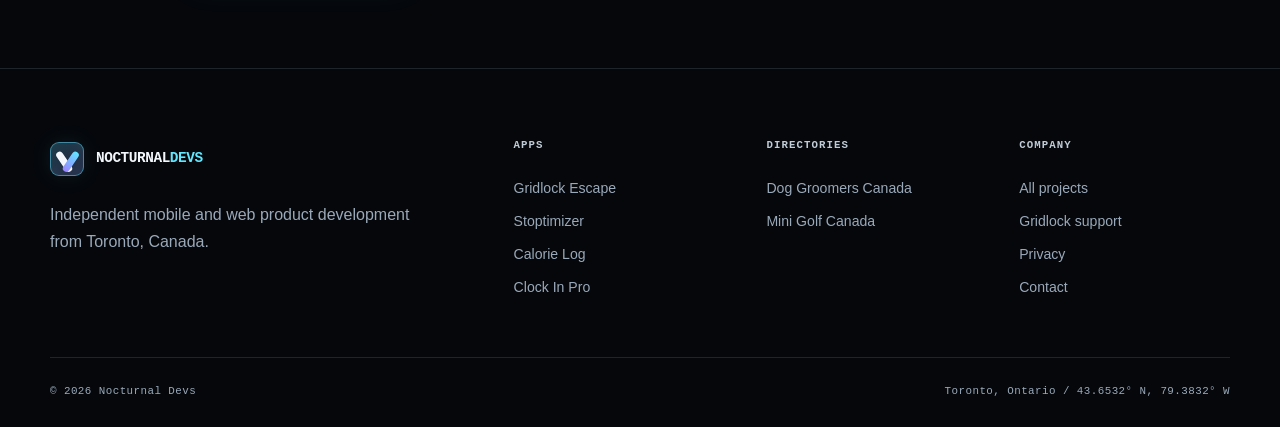
==== commit eea1c58a: "Overhaul Nocturnal Devs portfolio" ====
--- a/privacy-policy/index.html
+++ b/privacy-policy/index.html
@@ -1,33 +1,47 @@
-<!DOCTYPE html>
-<html lang="en">
+<!doctype html>
+<html lang="en-CA">
 <head>
-    <meta charset="UTF-8">
-    <meta name="viewport" content="width=device-width, initial-scale=1.0">
-    <meta name="description" content="Privacy Policy for Gridlock Escape, an iOS and Android puzzle game from Nocturnal Devs.">
+    <meta charset="utf-8">
+    <meta name="viewport" content="width=device-width, initial-scale=1">
+    <meta name="description" content="Read how Nocturnal Devs handles local game progress, optional Firebase Analytics, retention and privacy choices for Gridlock Escape on iOS and Android.">
     <title>Gridlock Escape Privacy Policy | Nocturnal Devs</title>
-    <link rel="icon" href="data:image/svg+xml,%3Csvg xmlns='http://www.w3.org/2000/svg' viewBox='0 0 64 64'%3E%3Crect width='64' height='64' rx='14' fill='%230a0a0f'/%3E%3Cpath d='M44 42A22 22 0 0 1 23 15a20 20 0 1 0 21 27Z' fill='%238b5cf6'/%3E%3C/svg%3E">
+    <meta name="theme-color" content="#05070b">
+    <link rel="icon" href="/assets/projects/gridlock-escape/app-icon.png" type="image/png">
     <link rel="canonical" href="https://www.nocturnaldevs.com/privacy-policy/">
-    <link rel="stylesheet" href="../styles.css">
-    <link rel="preconnect" href="https://fonts.googleapis.com">
-    <link rel="preconnect" href="https://fonts.gstatic.com" crossorigin>
-    <link href="https://fonts.googleapis.com/css2?family=Inter:wght@300;400;500;600;700;800&family=Orbitron:wght@400;500;600;700;800;900&display=swap" rel="stylesheet">
+    <link rel="stylesheet" href="/styles.css">
+    <meta property="og:site_name" content="Nocturnal Devs"><meta property="og:type" content="website"><meta property="og:locale" content="en_CA">
+    <meta property="og:title" content="Gridlock Escape Privacy Policy | Nocturnal Devs">
+    <meta property="og:description" content="Privacy details and controls for Gridlock Escape on iOS and Android.">
+    <meta property="og:url" content="https://www.nocturnaldevs.com/privacy-policy/">
+    <meta property="og:image" content="https://www.nocturnaldevs.com/assets/brand/nocturnal-devs-og.png">
+    <meta property="og:image:width" content="1200"><meta property="og:image:height" content="630"><meta property="og:image:alt" content="Nocturnal Devs privacy information for Gridlock Escape">
+    <meta name="twitter:card" content="summary_large_image">
+    <script type="application/ld+json">
+    {
+      "@context":"https://schema.org",
+      "@graph":[
+        {"@type":"WebPage","@id":"https://www.nocturnaldevs.com/privacy-policy/#webpage","url":"https://www.nocturnaldevs.com/privacy-policy/","name":"Gridlock Escape Privacy Policy | Nocturnal Devs","dateModified":"2026-07-19","about":{"@id":"https://www.nocturnaldevs.com/projects/gridlock-escape/#app"},"isPartOf":{"@id":"https://www.nocturnaldevs.com/#website"}},
+        {"@type":"BreadcrumbList","itemListElement":[{"@type":"ListItem","position":1,"name":"Home","item":"https://www.nocturnaldevs.com/"},{"@type":"ListItem","position":2,"name":"Gridlock Escape","item":"https://www.nocturnaldevs.com/projects/gridlock-escape/"},{"@type":"ListItem","position":3,"name":"Privacy Policy","item":"https://www.nocturnaldevs.com/privacy-policy/"}]}
+      ]
+    }
+    </script>
+    <script src="/script.js" defer></script>
 </head>
 <body>
-    <nav class="navbar scrolled" aria-label="Primary navigation">
-        <div class="container">
-            <div class="nav-content">
-                <a class="logo" href="../" aria-label="Nocturnal Devs home">
-                    <span class="logo-text">Nocturnal<span class="highlight">Devs</span></span>
-                </a>
-                <a class="nav-link" href="../">Back to website</a>
-            </div>
-        </div>
-    </nav>
+    <a class="skip-link" href="#main-content">Skip to main content</a>
+    <header class="site-header is-scrolled">
+      <div class="container nav-shell">
+        <a class="brand" href="/" aria-label="Nocturnal Devs home"><span class="brand-mark" aria-hidden="true"></span><span class="brand-wordmark">NOCTURNAL<span>DEVS</span></span></a>
+        <button class="nav-toggle" type="button" aria-expanded="false" aria-controls="primary-navigation" aria-label="Open navigation"><span></span></button>
+        <nav class="primary-nav" id="primary-navigation" aria-label="Primary navigation"><a href="/">Home</a><a href="/projects/">Projects</a><a href="/projects/gridlock-escape/">Gridlock Escape</a><a href="/support/gridlock-escape/">Support</a><a class="nav-cta" href="/contact/">Contact</a></nav>
+      </div>
+    </header>
 
-    <main class="legal-page">
+    <main class="legal-page" id="main-content">
         <div class="container legal-shell">
-            <p class="legal-kicker">Gridlock Escape</p>
-            <h1 class="legal-title">Privacy Policy</h1>
+            <ol class="breadcrumb" aria-label="Breadcrumb"><li><a href="/">Home</a></li><li><a href="/projects/gridlock-escape/">Gridlock Escape</a></li><li aria-current="page">Privacy Policy</li></ol>
+            <p class="eyebrow">Gridlock Escape / Privacy</p>
+            <h1 class="legal-title">Gridlock Escape Privacy Policy</h1>
             <p class="legal-meta">Effective and last updated: July 19, 2026</p>
 
             <div class="legal-summary">
@@ -122,8 +136,21 @@
                 </section>
             </div>
 
-            <a class="legal-back" href="../">&larr; Back to Nocturnal Devs</a>
+            <div class="button-row">
+                <a class="button button-primary" href="/projects/gridlock-escape/">Back to Gridlock Escape</a>
+                <a class="button" href="/support/gridlock-escape/">Get app support</a>
+            </div>
         </div>
     </main>
+
+    <footer class="site-footer">
+      <div class="container footer-top">
+        <div class="footer-intro"><a class="brand" href="/"><span class="brand-mark" aria-hidden="true"></span><span class="brand-wordmark">NOCTURNAL<span>DEVS</span></span></a><p>Independent mobile and web product development from Toronto, Canada.</p></div>
+        <nav class="footer-group" aria-label="App projects"><h2>Apps</h2><a href="/projects/gridlock-escape/">Gridlock Escape</a><a href="/projects/stoptimizer/">Stoptimizer</a><a href="/projects/calorie-log/">Calorie Log</a><a href="/projects/clock-in-pro/">Clock In Pro</a></nav>
+        <nav class="footer-group" aria-label="Directory projects"><h2>Directories</h2><a href="/projects/dog-groomers-canada/">Dog Groomers Canada</a><a href="/projects/mini-golf-canada/">Mini Golf Canada</a></nav>
+        <nav class="footer-group" aria-label="Company links"><h2>Company</h2><a href="/projects/">All projects</a><a href="/support/gridlock-escape/">Gridlock support</a><a href="/privacy-policy/">Privacy</a><a href="/contact/">Contact</a></nav>
+      </div>
+      <div class="container footer-bottom"><span>© <span data-current-year>2026</span> Nocturnal Devs</span><span>Toronto, Ontario / 43.6532° N, 79.3832° W</span></div>
+    </footer>
 </body>
 </html>
--- a/styles.css
+++ b/styles.css
@@ -1,1041 +1,1713 @@
-/* ========== GLOBAL STYLES ========== */
-* {
-    margin: 0;
-    padding: 0;
-    box-sizing: border-box;
-}
-
-:root {
-    /* Colors */
-    --bg-primary: #0a0a0f;
-    --bg-secondary: #131318;
-    --bg-card: #1a1a24;
-    --accent-primary: #6366f1;
-    --accent-secondary: #8b5cf6;
-    --accent-tertiary: #ec4899;
-    --text-primary: #ffffff;
-    --text-secondary: #a1a1aa;
-    --text-muted: #71717a;
-    --border-color: #27272a;
-    --success: #10b981;
-    --warning: #f59e0b;
-    
-    /* Gradients */
-    --gradient-primary: linear-gradient(135deg, #6366f1 0%, #8b5cf6 50%, #ec4899 100%);
-    --gradient-dark: linear-gradient(180deg, #0a0a0f 0%, #131318 100%);
-    --gradient-card: linear-gradient(135deg, rgba(99, 102, 241, 0.1) 0%, rgba(139, 92, 246, 0.1) 100%);
-    
-    /* Shadows */
-    --shadow-sm: 0 2px 8px rgba(0, 0, 0, 0.3);
-    --shadow-md: 0 4px 16px rgba(0, 0, 0, 0.4);
-    --shadow-lg: 0 8px 32px rgba(0, 0, 0, 0.5);
-    --shadow-glow: 0 0 40px rgba(99, 102, 241, 0.3);
-    
-    /* Spacing */
-    --spacing-xs: 0.5rem;
-    --spacing-sm: 1rem;
-    --spacing-md: 2rem;
-    --spacing-lg: 4rem;
-    --spacing-xl: 6rem;
-    
-    /* Typography */
-    --font-primary: 'Inter', -apple-system, BlinkMacSystemFont, 'Segoe UI', sans-serif;
-    --font-display: 'Orbitron', monospace;
-    
-    /* Transitions */
-    --transition-fast: 0.2s ease;
-    --transition-base: 0.3s ease;
-    --transition-slow: 0.5s ease;
-}
-
-html {
-    scroll-behavior: smooth;
-}
-
-body {
-    font-family: var(--font-primary);
-    background: var(--bg-primary);
-    color: var(--text-primary);
-    line-height: 1.6;
-    overflow-x: hidden;
-}
-
-.container {
-    max-width: 1200px;
-    margin: 0 auto;
-    padding: 0 var(--spacing-md);
-}
-
-/* ========== NAVIGATION ========== */
-.navbar {
-    position: fixed;
-    top: 0;
-    left: 0;
-    right: 0;
-    background: rgba(10, 10, 15, 0.8);
-    backdrop-filter: blur(20px);
-    border-bottom: 1px solid var(--border-color);
-    z-index: 1000;
-    transition: all var(--transition-base);
-}
-
-.navbar.scrolled {
-    background: rgba(10, 10, 15, 0.95);
-    box-shadow: var(--shadow-md);
-}
-
-.nav-content {
-    display: flex;
-    justify-content: space-between;
-    align-items: center;
-    padding: 1.2rem 0;
-}
-
-.logo-text {
-    font-family: var(--font-display);
-    font-size: 1.5rem;
-    font-weight: 700;
-    letter-spacing: 1px;
-}
-
-.logo {
-    color: var(--text-primary);
-    text-decoration: none;
-}
-
-.logo-text .highlight {
-    background: var(--gradient-primary);
-    -webkit-background-clip: text;
-    -webkit-text-fill-color: transparent;
-    background-clip: text;
-}
-
-.nav-links {
-    display: flex;
-    gap: var(--spacing-md);
-}
-
-.nav-link {
-    color: var(--text-secondary);
-    text-decoration: none;
-    font-weight: 500;
-    transition: all var(--transition-base);
-    position: relative;
-    padding: 0.5rem 0;
-}
-
-.nav-link::after {
-    content: '';
-    position: absolute;
-    bottom: 0;
-    left: 0;
-    width: 0;
-    height: 2px;
-    background: var(--gradient-primary);
-    transition: width var(--transition-base);
-}
-
-.nav-link:hover {
-    color: var(--text-primary);
-}
-
-.nav-link:hover::after {
-    width: 100%;
-}
-
-.hamburger {
-    display: none;
-    flex-direction: column;
-    gap: 5px;
-    cursor: pointer;
-    z-index: 1001;
-}
-
-.hamburger span {
-    width: 25px;
-    height: 3px;
-    background: var(--text-primary);
-    border-radius: 2px;
-    transition: all var(--transition-base);
-}
-
-/* ========== HERO SECTION ========== */
-.hero {
-    position: relative;
-    min-height: 100vh;
-    display: flex;
-    align-items: center;
-    justify-content: center;
-    padding-top: 80px;
-    overflow: hidden;
-}
-
-.hero-background {
-    position: absolute;
-    top: 0;
-    left: 0;
-    right: 0;
-    bottom: 0;
-    z-index: 0;
-}
-
-.gradient-orb {
-    position: absolute;
-    border-radius: 50%;
-    filter: blur(80px);
-    opacity: 0.3;
-    animation: float 20s ease-in-out infinite;
-}
-
-.orb-1 {
-    width: 500px;
-    height: 500px;
-    background: var(--accent-primary);
-    top: -200px;
-    right: -100px;
-}
-
-.orb-2 {
-    width: 400px;
-    height: 400px;
-    background: var(--accent-secondary);
-    bottom: -150px;
-    left: -100px;
-    animation-delay: -5s;
-}
-
-.orb-3 {
-    width: 300px;
-    height: 300px;
-    background: var(--accent-tertiary);
-    top: 50%;
-    left: 50%;
-    transform: translate(-50%, -50%);
-    animation-delay: -10s;
-}
-
-@keyframes float {
-    0%, 100% { transform: translate(0, 0) scale(1); }
-    33% { transform: translate(50px, -50px) scale(1.1); }
-    66% { transform: translate(-50px, 50px) scale(0.9); }
-}
-
-.hero-content {
-    position: relative;
-    z-index: 1;
-    display: grid;
-    grid-template-columns: 1fr 1fr;
-    gap: var(--spacing-lg);
-    align-items: center;
-    padding: var(--spacing-lg) 0;
-}
-
-.hero-text {
-    animation: fadeInUp 1s ease;
-}
-
-.hero-title {
-    font-family: var(--font-display);
-    font-size: clamp(2.5rem, 5vw, 4rem);
-    font-weight: 800;
-    line-height: 1.1;
-    margin-bottom: var(--spacing-md);
-}
-
-.title-line {
-    display: block;
-}
-
-.highlight-text {
-    background: var(--gradient-primary);
-    -webkit-background-clip: text;
-    -webkit-text-fill-color: transparent;
-    background-clip: text;
-}
-
-.hero-subtitle {
-    font-size: 1.125rem;
-    color: var(--text-secondary);
-    margin-bottom: var(--spacing-md);
-    max-width: 500px;
-}
-
-.hero-buttons {
-    display: flex;
-    gap: var(--spacing-sm);
-    flex-wrap: wrap;
-}
-
-.btn {
-    padding: 0.875rem 2rem;
-    border-radius: 8px;
-    text-decoration: none;
-    font-weight: 600;
-    transition: all var(--transition-base);
-    cursor: pointer;
-    border: none;
-    font-size: 1rem;
-    display: inline-block;
-}
-
-.btn-primary {
-    background: var(--gradient-primary);
-    color: var(--text-primary);
-    box-shadow: 0 4px 16px rgba(99, 102, 241, 0.4);
-}
-
-.btn-primary:hover {
-    transform: translateY(-2px);
-    box-shadow: 0 8px 24px rgba(99, 102, 241, 0.6);
-}
-
-.btn-secondary {
-    background: transparent;
-    color: var(--text-primary);
-    border: 2px solid var(--accent-primary);
-}
-
-.btn-secondary:hover {
-    background: var(--accent-primary);
-    transform: translateY(-2px);
-}
-
-.btn-full {
-    width: 100%;
-}
-
-.hero-image {
-    animation: fadeInRight 1s ease;
-}
-
-.image-container {
-    position: relative;
-    max-width: 500px;
-    margin: 0 auto;
-}
-
-.main-image {
-    width: 100%;
-    height: auto;
-    border-radius: 16px;
-    position: relative;
-    z-index: 2;
-    animation: float 6s ease-in-out infinite;
-}
-
-.image-glow {
-    position: absolute;
-    top: 50%;
-    left: 50%;
-    transform: translate(-50%, -50%);
-    width: 80%;
-    height: 80%;
-    background: var(--gradient-primary);
-    border-radius: 50%;
-    filter: blur(60px);
-    opacity: 0.4;
-    z-index: 1;
-}
-
-.scroll-indicator {
-    position: absolute;
-    bottom: 40px;
-    left: 50%;
-    transform: translateX(-50%);
-    z-index: 1;
-}
-
-.mouse {
-    width: 26px;
-    height: 40px;
-    border: 2px solid var(--text-secondary);
-    border-radius: 20px;
-    display: flex;
-    justify-content: center;
-    padding-top: 8px;
-}
-
-.wheel {
-    width: 4px;
-    height: 8px;
-    background: var(--text-secondary);
-    border-radius: 2px;
-    animation: scroll 2s ease-in-out infinite;
-}
-
-@keyframes scroll {
-    0%, 100% { transform: translateY(0); opacity: 1; }
-    50% { transform: translateY(10px); opacity: 0; }
-}
-
-/* ========== SERVICES SECTION ========== */
-.services {
-    padding: var(--spacing-xl) 0;
-    background: var(--bg-secondary);
-}
-
-.section-header {
-    text-align: center;
-    margin-bottom: var(--spacing-lg);
-}
-
-.section-title {
-    font-family: var(--font-display);
-    font-size: clamp(2rem, 4vw, 3rem);
-    margin-bottom: var(--spacing-sm);
-    background: var(--gradient-primary);
-    -webkit-background-clip: text;
-    -webkit-text-fill-color: transparent;
-    background-clip: text;
-}
-
-.section-subtitle {
-    font-size: 1.125rem;
-    color: var(--text-secondary);
-}
-
-.services-grid {
-    display: grid;
-    grid-template-columns: repeat(auto-fit, minmax(300px, 1fr));
-    gap: var(--spacing-md);
-}
-
-.service-card {
-    background: var(--bg-card);
-    padding: var(--spacing-md);
-    border-radius: 16px;
-    border: 1px solid var(--border-color);
-    transition: all var(--transition-base);
-    position: relative;
-    overflow: hidden;
-}
-
-.service-card::before {
-    content: '';
-    position: absolute;
-    top: 0;
-    left: 0;
-    right: 0;
-    height: 3px;
-    background: var(--gradient-primary);
-    transform: scaleX(0);
-    transition: transform var(--transition-base);
-}
-
-.service-card:hover {
-    transform: translateY(-8px);
-    box-shadow: var(--shadow-lg);
-    border-color: var(--accent-primary);
-}
-
-.service-card:hover::before {
-    transform: scaleX(1);
-}
-
-.service-card.featured {
-    background: var(--gradient-card);
-    border: 2px solid var(--accent-primary);
-}
-
-.featured-badge {
-    position: absolute;
-    top: 20px;
-    right: 20px;
-    background: var(--gradient-primary);
-    color: var(--text-primary);
-    padding: 0.25rem 0.75rem;
-    border-radius: 20px;
-    font-size: 0.75rem;
-    font-weight: 700;
-    letter-spacing: 1px;
-}
-
-.service-icon {
-    width: 60px;
-    height: 60px;
-    background: var(--gradient-primary);
-    border-radius: 12px;
-    display: flex;
-    align-items: center;
-    justify-content: center;
-    margin-bottom: var(--spacing-sm);
-}
-
-.service-icon svg {
-    width: 32px;
-    height: 32px;
-    color: var(--text-primary);
-}
-
-.service-title {
-    font-size: 1.5rem;
-    margin-bottom: var(--spacing-sm);
-    font-weight: 700;
-}
-
-.service-description {
-    color: var(--text-secondary);
-    margin-bottom: var(--spacing-sm);
-}
-
-.service-features {
-    list-style: none;
-    margin-top: var(--spacing-sm);
-}
-
-.service-features li {
-    color: var(--text-secondary);
-    padding: 0.5rem 0;
-    border-bottom: 1px solid var(--border-color);
-    position: relative;
-    padding-left: 24px;
-}
-
-.service-features li:last-child {
-    border-bottom: none;
-}
-
-.service-features li::before {
-    content: '✓';
-    position: absolute;
-    left: 0;
-    color: var(--accent-primary);
-    font-weight: 700;
-}
-
-/* ========== ABOUT SECTION ========== */
-.about {
-    padding: var(--spacing-xl) 0;
-    background: var(--bg-primary);
-}
-
-.about-content {
-    display: grid;
-    grid-template-columns: 1fr 1fr;
-    gap: var(--spacing-lg);
-    align-items: start;
-}
-
-.about-description {
-    color: var(--text-secondary);
-    font-size: 1.125rem;
-    margin-bottom: var(--spacing-sm);
-    line-height: 1.8;
-}
-
-.stats-grid {
-    display: grid;
-    grid-template-columns: repeat(3, 1fr);
-    gap: var(--spacing-md);
-    margin-top: var(--spacing-md);
-}
-
-.stat-item {
-    text-align: center;
-    padding: var(--spacing-sm);
-    background: var(--bg-card);
-    border-radius: 12px;
-    border: 1px solid var(--border-color);
-}
-
-.stat-number {
-    font-family: var(--font-display);
-    font-size: 2rem;
-    font-weight: 700;
-    background: var(--gradient-primary);
-    -webkit-background-clip: text;
-    -webkit-text-fill-color: transparent;
-    background-clip: text;
-}
-
-.stat-label {
-    color: var(--text-secondary);
-    font-size: 0.875rem;
-    margin-top: 0.5rem;
-}
-
-.about-features {
-    display: flex;
-    flex-direction: column;
-    gap: var(--spacing-sm);
-}
-
-.feature-item {
-    display: flex;
-    gap: var(--spacing-sm);
-    padding: var(--spacing-sm);
-    background: var(--bg-card);
-    border-radius: 12px;
-    border: 1px solid var(--border-color);
-    transition: all var(--transition-base);
-}
-
-.feature-item:hover {
-    border-color: var(--accent-primary);
-    transform: translateX(8px);
-}
-
-.feature-icon {
-    font-size: 2rem;
-    flex-shrink: 0;
-}
-
-.feature-content h4 {
-    margin-bottom: 0.5rem;
-    font-size: 1.125rem;
-}
-
-.feature-content p {
-    color: var(--text-secondary);
-    font-size: 0.9rem;
-}
-
-/* ========== CONTACT SECTION ========== */
-.contact {
-    padding: var(--spacing-xl) 0;
-    background: var(--bg-secondary);
-}
-
-.contact-content {
-    display: grid;
-    grid-template-columns: 1fr 1fr;
-    gap: var(--spacing-lg);
-    margin-top: var(--spacing-lg);
-}
-
-.contact-info {
-    display: flex;
-    flex-direction: column;
-    gap: var(--spacing-sm);
-}
-
-.info-card {
-    display: flex;
-    gap: var(--spacing-sm);
-    padding: var(--spacing-md);
-    background: var(--bg-card);
-    border-radius: 12px;
-    border: 1px solid var(--border-color);
-    transition: all var(--transition-base);
-}
-
-.info-card:hover {
-    border-color: var(--accent-primary);
-    transform: translateX(8px);
-}
-
-.info-icon {
-    width: 50px;
-    height: 50px;
-    background: var(--gradient-primary);
-    border-radius: 10px;
-    display: flex;
-    align-items: center;
-    justify-content: center;
-    flex-shrink: 0;
-}
-
-.info-icon svg {
-    width: 24px;
-    height: 24px;
-    color: var(--text-primary);
-}
-
-.info-content h4 {
-    margin-bottom: 0.5rem;
-    font-size: 1.125rem;
-}
-
-.info-content p {
-    color: var(--text-secondary);
-    font-size: 0.9rem;
-}
-
-.info-content a {
-    color: var(--accent-primary);
-    text-decoration: none;
-    transition: color var(--transition-fast);
-}
-
-.info-content a:hover {
-    color: var(--accent-secondary);
-}
-
-.contact-form-container {
-    background: var(--bg-card);
-    padding: var(--spacing-md);
-    border-radius: 16px;
-    border: 1px solid var(--border-color);
-}
-
-.contact-form {
-    display: flex;
-    flex-direction: column;
-    gap: var(--spacing-sm);
-}
-
-.form-group {
-    display: flex;
-    flex-direction: column;
-    gap: 0.5rem;
-}
-
-.form-group label {
-    color: var(--text-secondary);
-    font-weight: 500;
-    font-size: 0.9rem;
-}
-
-.form-group input,
-.form-group select,
-.form-group textarea {
-    padding: 0.875rem;
-    background: var(--bg-secondary);
-    border: 1px solid var(--border-color);
-    border-radius: 8px;
-    color: var(--text-primary);
-    font-family: var(--font-primary);
-    font-size: 1rem;
-    transition: all var(--transition-base);
-}
-
-.form-group input:focus,
-.form-group select:focus,
-.form-group textarea:focus {
-    outline: none;
-    border-color: var(--accent-primary);
-    box-shadow: 0 0 0 3px rgba(99, 102, 241, 0.1);
-}
-
-.form-group textarea {
-    resize: vertical;
-    min-height: 120px;
-}
-
-/* ========== FOOTER ========== */
-.footer {
-    background: var(--bg-primary);
-    padding: var(--spacing-lg) 0 var(--spacing-md);
-    border-top: 1px solid var(--border-color);
-}
-
-.footer-content {
-    display: grid;
-    grid-template-columns: 2fr 1fr;
-    gap: var(--spacing-lg);
-    margin-bottom: var(--spacing-md);
-}
-
-.footer-logo .logo-text {
-    font-size: 1.75rem;
-}
-
-.footer-tagline {
-    color: var(--text-secondary);
-    margin-top: var(--spacing-sm);
-    max-width: 300px;
-}
-
-.footer-links {
-    display: grid;
-    grid-template-columns: repeat(2, 1fr);
-    gap: var(--spacing-md);
-}
-
-.footer-column h4 {
-    margin-bottom: var(--spacing-sm);
-    font-size: 1.125rem;
-}
-
-.footer-column ul {
-    list-style: none;
-}
-
-.footer-column li {
-    margin-bottom: 0.5rem;
-}
-
-.footer-column a {
-    color: var(--text-secondary);
-    text-decoration: none;
-    transition: color var(--transition-fast);
-}
-
-.footer-column a:hover {
-    color: var(--accent-primary);
-}
-
-.footer-bottom {
-    text-align: center;
-    padding-top: var(--spacing-md);
-    border-top: 1px solid var(--border-color);
-    color: var(--text-muted);
-}
-
-/* ========== LEGAL PAGES ========== */
-.legal-page {
-    min-height: 100vh;
-    padding: 8.5rem 0 5rem;
-    background:
-        radial-gradient(circle at 90% 4%, rgba(99, 102, 241, 0.18), transparent 28rem),
-        radial-gradient(circle at 5% 45%, rgba(139, 92, 246, 0.1), transparent 30rem),
-        var(--bg-primary);
-}
-
-.legal-shell {
-    max-width: 880px;
-}
-
-.legal-kicker {
-    margin-bottom: 0.75rem;
-    color: var(--accent-secondary);
-    font-family: var(--font-display);
-    font-size: 0.8rem;
-    font-weight: 700;
-    letter-spacing: 0.12em;
-    text-transform: uppercase;
-}
-
-.legal-title {
-    margin-bottom: 0.75rem;
-    font-family: var(--font-display);
-    font-size: clamp(2.25rem, 7vw, 4rem);
-    line-height: 1.1;
-}
-
-.legal-meta {
-    margin-bottom: 2.25rem;
-    color: var(--text-muted);
-}
-
-.legal-summary,
-.legal-section {
-    border: 1px solid var(--border-color);
-    border-radius: 16px;
-    background: rgba(26, 26, 36, 0.88);
-    box-shadow: var(--shadow-sm);
-}
-
-.legal-summary {
-    margin-bottom: 1.25rem;
-    padding: 1.5rem;
-    border-left: 4px solid var(--accent-primary);
-}
-
-.legal-summary strong {
-    display: block;
-    margin-bottom: 0.35rem;
-}
-
-.legal-content {
-    display: grid;
-    gap: 1.25rem;
-}
-
-.legal-section {
-    padding: 1.5rem;
-}
-
-.legal-section h2 {
-    margin-bottom: 0.8rem;
-    font-size: 1.25rem;
-}
-
-.legal-section h3 {
-    margin: 1.1rem 0 0.45rem;
-    font-size: 1rem;
-}
-
-.legal-section p + p,
-.legal-section ul + p,
-.legal-section p + ul {
-    margin-top: 0.8rem;
-}
-
-.legal-section p,
-.legal-section li,
-.legal-summary p {
-    color: var(--text-secondary);
-}
-
-.legal-section ul {
-    padding-left: 1.35rem;
-}
-
-.legal-section li + li {
-    margin-top: 0.45rem;
-}
-
-.legal-section a,
-.legal-summary a,
-.legal-back {
-    color: #a5b4fc;
-}
-
-.legal-section a:hover,
-.legal-summary a:hover,
-.legal-back:hover {
-    color: #c4b5fd;
-}
-
-.legal-contact {
-    display: grid;
-    gap: 0.35rem;
-    margin-top: 0.8rem;
-    font-style: normal;
-}
-
-.legal-back {
-    display: inline-flex;
-    margin-top: 2rem;
-    text-decoration: none;
-}
-
-/* ========== ANIMATIONS ========== */
-@keyframes fadeInUp {
-    from {
-        opacity: 0;
-        transform: translateY(30px);
-    }
-    to {
-        opacity: 1;
-        transform: translateY(0);
-    }
-}
-
-@keyframes fadeInRight {
-    from {
-        opacity: 0;
-        transform: translateX(30px);
-    }
-    to {
-        opacity: 1;
-        transform: translateX(0);
-    }
-}
-
-[data-aos] {
-    opacity: 0;
-    transition: opacity 0.8s ease, transform 0.8s ease;
-}
-
-[data-aos].aos-animate {
-    opacity: 1;
-}
-
-[data-aos="fade-up"] {
-    transform: translateY(30px);
-}
-
-[data-aos="fade-up"].aos-animate {
-    transform: translateY(0);
-}
-
-[data-aos="fade-right"] {
-    transform: translateX(-30px);
-}
-
-[data-aos="fade-right"].aos-animate {
-    transform: translateX(0);
-}
-
-[data-aos="fade-left"] {
-    transform: translateX(30px);
-}
-
-[data-aos="fade-left"].aos-animate {
-    transform: translateX(0);
-}
-
-/* ========== RESPONSIVE DESIGN ========== */
-@media (max-width: 968px) {
-    .hero-content,
-    .about-content,
-    .contact-content {
-        grid-template-columns: 1fr;
-    }
-    
-    .hero-image {
-        order: -1;
-    }
-    
-    .stats-grid {
-        grid-template-columns: repeat(3, 1fr);
-    }
-    
-    .footer-content {
-        grid-template-columns: 1fr;
-    }
-}
-
-@media (max-width: 768px) {
-    .nav-links {
-        position: fixed;
-        top: 0;
-        right: -100%;
-        width: 70%;
-        height: 100vh;
-        background: rgba(10, 10, 15, 0.98);
-        backdrop-filter: blur(20px);
-        flex-direction: column;
-        padding: 80px 2rem 2rem;
-        transition: right var(--transition-base);
-        border-left: 1px solid var(--border-color);
-    }
-    
-    .nav-links.active {
-        right: 0;
-    }
-    
-    .hamburger {
-        display: flex;
-    }
-    
-    .hamburger.active span:nth-child(1) {
-        transform: rotate(45deg) translate(5px, 5px);
-    }
-    
-    .hamburger.active span:nth-child(2) {
-        opacity: 0;
-    }
-    
-    .hamburger.active span:nth-child(3) {
-        transform: rotate(-45deg) translate(7px, -7px);
-    }
-    
-    .hero-buttons {
-        flex-direction: column;
-    }
-    
-    .btn {
-        width: 100%;
-        text-align: center;
-    }
-    
-    .services-grid {
-        grid-template-columns: 1fr;
-    }
-    
-    .stats-grid {
-        grid-template-columns: 1fr;
-    }
-}
-
-@media (max-width: 480px) {
-    :root {
-        --spacing-lg: 3rem;
-        --spacing-xl: 4rem;
-    }
-    
-    .hero-title {
-        font-size: 2rem;
-    }
-    
-    .section-title {
-        font-size: 1.75rem;
-    }
-    
-    .container {
-        padding: 0 1rem;
-    }
-}
+:root {
+  --ink: #05070b;
+  --ink-soft: #080c13;
+  --surface: #0d131d;
+  --surface-2: #111a27;
+  --surface-3: #172333;
+  --text: #f4f8fc;
+  --muted: #9aa9ba;
+  --muted-strong: #c1ccd7;
+  --line: rgba(159, 188, 215, 0.16);
+  --line-strong: rgba(159, 188, 215, 0.28);
+  --cyan: #62e7ff;
+  --cyan-soft: rgba(98, 231, 255, 0.14);
+  --violet: #9c83ff;
+  --violet-soft: rgba(156, 131, 255, 0.16);
+  --lime: #b8ff70;
+  --yellow: #ffc832;
+  --red: #ff5a68;
+  --shadow: 0 28px 80px rgba(0, 0, 0, 0.38);
+  --radius-sm: 12px;
+  --radius-md: 20px;
+  --radius-lg: 30px;
+  --container: min(1180px, calc(100% - 40px));
+  --font-sans: Inter, ui-sans-serif, -apple-system, BlinkMacSystemFont, "Segoe UI", sans-serif;
+  --font-display: "Arial Narrow", "Avenir Next Condensed", "Roboto Condensed", Arial, sans-serif;
+  --font-mono: "SFMono-Regular", Consolas, "Liberation Mono", monospace;
+}
+
+*,
+*::before,
+*::after {
+  box-sizing: border-box;
+}
+
+html {
+  scroll-behavior: smooth;
+  color-scheme: dark;
+}
+
+body {
+  min-width: 320px;
+  margin: 0;
+  overflow-x: hidden;
+  background:
+    radial-gradient(circle at 82% 8%, rgba(98, 231, 255, 0.08), transparent 28rem),
+    radial-gradient(circle at 18% 28%, rgba(156, 131, 255, 0.08), transparent 32rem),
+    var(--ink);
+  color: var(--text);
+  font-family: var(--font-sans);
+  line-height: 1.65;
+  text-rendering: optimizeLegibility;
+}
+
+body::before {
+  position: fixed;
+  inset: 0;
+  z-index: -2;
+  background-image:
+    linear-gradient(rgba(98, 231, 255, 0.035) 1px, transparent 1px),
+    linear-gradient(90deg, rgba(98, 231, 255, 0.035) 1px, transparent 1px);
+  background-size: 72px 72px;
+  mask-image: linear-gradient(to bottom, black, transparent 86%);
+  content: "";
+  pointer-events: none;
+}
+
+body::after {
+  position: fixed;
+  inset: 0;
+  z-index: -1;
+  background: linear-gradient(180deg, transparent, rgba(5, 7, 11, 0.45) 60%, var(--ink));
+  content: "";
+  pointer-events: none;
+}
+
+img {
+  display: block;
+  max-width: 100%;
+}
+
+a {
+  color: inherit;
+}
+
+button,
+input,
+textarea,
+select {
+  font: inherit;
+}
+
+button,
+a {
+  -webkit-tap-highlight-color: transparent;
+}
+
+:focus-visible {
+  outline: 3px solid var(--cyan);
+  outline-offset: 4px;
+}
+
+::selection {
+  background: var(--cyan);
+  color: var(--ink);
+}
+
+.skip-link {
+  position: fixed;
+  top: 12px;
+  left: 12px;
+  z-index: 9999;
+  padding: 10px 14px;
+  border-radius: 10px;
+  background: var(--text);
+  color: var(--ink);
+  font-weight: 800;
+  transform: translateY(-160%);
+  transition: transform 160ms ease;
+}
+
+.skip-link:focus {
+  transform: translateY(0);
+}
+
+.container {
+  width: var(--container);
+  margin-inline: auto;
+}
+
+.section {
+  position: relative;
+  padding: clamp(76px, 10vw, 132px) 0;
+}
+
+.section-tight {
+  padding: clamp(56px, 7vw, 88px) 0;
+}
+
+.surface-section {
+  border-block: 1px solid var(--line);
+  background: rgba(8, 12, 19, 0.72);
+}
+
+.eyebrow,
+.mono-label {
+  margin: 0 0 18px;
+  color: var(--cyan);
+  font-family: var(--font-mono);
+  font-size: 0.76rem;
+  font-weight: 800;
+  letter-spacing: 0.15em;
+  line-height: 1.3;
+  text-transform: uppercase;
+}
+
+.eyebrow::before {
+  display: inline-block;
+  width: 28px;
+  height: 1px;
+  margin: 0 12px 4px 0;
+  background: currentColor;
+  content: "";
+}
+
+.display-title,
+.section-title,
+.product-title,
+.legal-title {
+  margin: 0;
+  font-family: var(--font-display);
+  font-weight: 900;
+  letter-spacing: -0.055em;
+  line-height: 0.93;
+  text-transform: uppercase;
+}
+
+.display-title {
+  max-width: 960px;
+  font-size: clamp(3.6rem, 9.5vw, 8rem);
+}
+
+.display-title .accent,
+.section-title .accent,
+.product-title .accent {
+  background: linear-gradient(110deg, var(--text) 10%, var(--cyan) 52%, var(--violet));
+  -webkit-background-clip: text;
+  background-clip: text;
+  color: transparent;
+}
+
+.section-title {
+  max-width: 820px;
+  font-size: clamp(2.7rem, 6vw, 5.4rem);
+}
+
+.section-lead,
+.hero-lead,
+.product-lead {
+  max-width: 700px;
+  margin: 28px 0 0;
+  color: var(--muted-strong);
+  font-size: clamp(1.05rem, 2vw, 1.28rem);
+  line-height: 1.7;
+}
+
+.section-heading-row {
+  display: flex;
+  align-items: end;
+  justify-content: space-between;
+  gap: 32px;
+  margin-bottom: 42px;
+}
+
+.text-link {
+  display: inline-flex;
+  min-height: 44px;
+  align-items: center;
+  gap: 10px;
+  color: var(--cyan);
+  font-family: var(--font-mono);
+  font-size: 0.78rem;
+  font-weight: 800;
+  letter-spacing: 0.08em;
+  text-decoration: none;
+  text-transform: uppercase;
+}
+
+.text-link::after {
+  content: "↗";
+  transition: transform 160ms ease;
+}
+
+.text-link:hover::after {
+  transform: translate(3px, -3px);
+}
+
+.site-header {
+  position: fixed;
+  inset: 0 0 auto;
+  z-index: 1000;
+  border-bottom: 1px solid transparent;
+  transition: background 180ms ease, border-color 180ms ease;
+}
+
+.site-header.is-scrolled,
+.site-header.menu-open {
+  border-color: var(--line);
+  background: rgba(5, 7, 11, 0.88);
+  backdrop-filter: blur(22px);
+}
+
+.nav-shell {
+  display: flex;
+  min-height: 82px;
+  align-items: center;
+  justify-content: space-between;
+  gap: 24px;
+}
+
+.brand {
+  display: inline-flex;
+  min-height: 44px;
+  align-items: center;
+  gap: 12px;
+  color: var(--text);
+  font-family: var(--font-mono);
+  font-size: 0.9rem;
+  font-weight: 900;
+  letter-spacing: -0.03em;
+  text-decoration: none;
+}
+
+.brand-mark {
+  position: relative;
+  display: grid;
+  width: 34px;
+  height: 34px;
+  flex: 0 0 34px;
+  place-items: center;
+  overflow: hidden;
+  border: 1px solid rgba(98, 231, 255, 0.5);
+  border-radius: 9px;
+  background:
+    linear-gradient(145deg, rgba(98, 231, 255, 0.15), rgba(156, 131, 255, 0.17)),
+    var(--surface);
+  box-shadow: inset 0 0 22px rgba(98, 231, 255, 0.1), 0 0 22px rgba(98, 231, 255, 0.09);
+}
+
+.brand-mark::before,
+.brand-mark::after {
+  position: absolute;
+  width: 7px;
+  height: 23px;
+  border-radius: 4px;
+  background: var(--text);
+  content: "";
+}
+
+.brand-mark::before {
+  transform: rotate(-34deg) translateX(-4px);
+}
+
+.brand-mark::after {
+  background: linear-gradient(var(--cyan), var(--violet));
+  transform: rotate(34deg) translateX(4px);
+}
+
+.brand-wordmark span {
+  color: var(--cyan);
+}
+
+.primary-nav {
+  display: flex;
+  align-items: center;
+  gap: 4px;
+}
+
+.primary-nav a {
+  display: inline-flex;
+  min-height: 44px;
+  align-items: center;
+  padding: 8px 15px;
+  border-radius: 10px;
+  color: var(--muted-strong);
+  font-size: 0.91rem;
+  font-weight: 720;
+  text-decoration: none;
+  transition: background 160ms ease, color 160ms ease;
+}
+
+.primary-nav a:hover,
+.primary-nav a[aria-current="page"] {
+  background: rgba(255, 255, 255, 0.055);
+  color: var(--text);
+}
+
+.nav-cta {
+  margin-left: 6px;
+  border: 1px solid var(--line-strong);
+}
+
+.nav-toggle {
+  display: none;
+  width: 46px;
+  height: 46px;
+  padding: 0;
+  border: 1px solid var(--line);
+  border-radius: 12px;
+  background: var(--surface);
+  color: var(--text);
+}
+
+.nav-toggle span,
+.nav-toggle::before,
+.nav-toggle::after {
+  display: block;
+  width: 20px;
+  height: 2px;
+  margin: 4px auto;
+  background: currentColor;
+  content: "";
+  transition: transform 160ms ease, opacity 160ms ease;
+}
+
+.menu-open .nav-toggle span {
+  opacity: 0;
+}
+
+.menu-open .nav-toggle::before {
+  transform: translateY(6px) rotate(45deg);
+}
+
+.menu-open .nav-toggle::after {
+  transform: translateY(-6px) rotate(-45deg);
+}
+
+.hero {
+  position: relative;
+  padding: clamp(150px, 18vw, 220px) 0 clamp(88px, 12vw, 150px);
+}
+
+.hero::before {
+  position: absolute;
+  top: 130px;
+  right: -180px;
+  width: min(54vw, 760px);
+  aspect-ratio: 1;
+  border: 1px solid rgba(98, 231, 255, 0.12);
+  border-radius: 50%;
+  box-shadow: inset 0 0 80px rgba(98, 231, 255, 0.025);
+  content: "";
+}
+
+.hero-grid {
+  position: relative;
+  display: grid;
+  grid-template-columns: minmax(0, 1.18fr) minmax(300px, 0.82fr);
+  align-items: end;
+  gap: clamp(42px, 7vw, 92px);
+}
+
+.hero-copy {
+  position: relative;
+  z-index: 1;
+}
+
+.hero-lead {
+  max-width: 650px;
+}
+
+.button-row {
+  display: flex;
+  flex-wrap: wrap;
+  gap: 12px;
+  margin-top: 34px;
+}
+
+.button {
+  display: inline-flex;
+  min-height: 52px;
+  align-items: center;
+  justify-content: center;
+  gap: 10px;
+  padding: 12px 22px;
+  border: 1px solid var(--line-strong);
+  border-radius: 13px;
+  background: rgba(255, 255, 255, 0.035);
+  color: var(--text);
+  font-size: 0.92rem;
+  font-weight: 820;
+  text-decoration: none;
+  transition: transform 160ms ease, border-color 160ms ease, background 160ms ease;
+}
+
+.button:hover {
+  transform: translateY(-2px);
+  border-color: rgba(98, 231, 255, 0.54);
+  background: var(--cyan-soft);
+}
+
+.button-primary {
+  border-color: var(--cyan);
+  background: var(--cyan);
+  color: #061016;
+  box-shadow: 0 12px 30px rgba(98, 231, 255, 0.15);
+}
+
+.button-primary:hover {
+  background: #94efff;
+  color: #061016;
+}
+
+.button-store {
+  justify-content: flex-start;
+  min-width: 178px;
+  padding-inline: 18px;
+}
+
+.button-store small {
+  display: block;
+  color: inherit;
+  font-size: 0.62rem;
+  font-weight: 700;
+  letter-spacing: 0.06em;
+  line-height: 1;
+  text-transform: uppercase;
+}
+
+.button-store strong {
+  display: block;
+  margin-top: 3px;
+  font-size: 0.96rem;
+  line-height: 1.1;
+}
+
+.hero-console {
+  position: relative;
+  padding: 18px;
+  border: 1px solid var(--line-strong);
+  border-radius: var(--radius-lg);
+  background:
+    linear-gradient(145deg, rgba(98, 231, 255, 0.07), transparent 45%),
+    rgba(13, 19, 29, 0.88);
+  box-shadow: var(--shadow);
+}
+
+.hero-console::before {
+  position: absolute;
+  inset: -1px;
+  z-index: -1;
+  border-radius: inherit;
+  background: linear-gradient(135deg, rgba(98, 231, 255, 0.34), transparent 42%, rgba(156, 131, 255, 0.28));
+  content: "";
+  filter: blur(18px);
+  opacity: 0.32;
+}
+
+.console-top {
+  display: flex;
+  align-items: center;
+  justify-content: space-between;
+  padding: 5px 6px 17px;
+  color: var(--muted);
+  font-family: var(--font-mono);
+  font-size: 0.68rem;
+  letter-spacing: 0.08em;
+  text-transform: uppercase;
+}
+
+.window-dots {
+  display: flex;
+  gap: 6px;
+}
+
+.window-dots i {
+  display: block;
+  width: 7px;
+  height: 7px;
+  border-radius: 50%;
+  background: var(--line-strong);
+}
+
+.window-dots i:first-child {
+  background: var(--red);
+}
+
+.window-dots i:nth-child(2) {
+  background: var(--yellow);
+}
+
+.window-dots i:last-child {
+  background: var(--lime);
+}
+
+.console-body {
+  padding: 20px;
+  border: 1px solid var(--line);
+  border-radius: 19px;
+  background: rgba(5, 7, 11, 0.76);
+}
+
+.console-line {
+  display: grid;
+  grid-template-columns: 84px minmax(0, 1fr) auto;
+  gap: 12px;
+  align-items: center;
+  padding: 14px 0;
+  border-bottom: 1px solid var(--line);
+  color: var(--muted-strong);
+  font-family: var(--font-mono);
+  font-size: 0.77rem;
+}
+
+.console-line:last-child {
+  border-bottom: 0;
+}
+
+.console-key {
+  color: var(--muted);
+}
+
+.console-value {
+  overflow: hidden;
+  color: var(--text);
+  text-overflow: ellipsis;
+  white-space: nowrap;
+}
+
+.status {
+  display: inline-flex;
+  align-items: center;
+  gap: 7px;
+  color: var(--lime);
+  font-size: 0.66rem;
+  font-weight: 800;
+  letter-spacing: 0.06em;
+  text-transform: uppercase;
+}
+
+.status::before {
+  width: 7px;
+  height: 7px;
+  border-radius: 50%;
+  background: currentColor;
+  box-shadow: 0 0 14px currentColor;
+  content: "";
+}
+
+.signal-strip {
+  display: grid;
+  grid-template-columns: repeat(3, 1fr);
+  margin-top: 18px;
+  overflow: hidden;
+  border: 1px solid var(--line);
+  border-radius: 16px;
+}
+
+.signal {
+  padding: 15px;
+  border-right: 1px solid var(--line);
+}
+
+.signal:last-child {
+  border-right: 0;
+}
+
+.signal strong,
+.signal span {
+  display: block;
+}
+
+.signal strong {
+  font-family: var(--font-display);
+  font-size: 1.55rem;
+  letter-spacing: -0.04em;
+  line-height: 1;
+}
+
+.signal span {
+  margin-top: 5px;
+  color: var(--muted);
+  font-family: var(--font-mono);
+  font-size: 0.62rem;
+  letter-spacing: 0.05em;
+  text-transform: uppercase;
+}
+
+.project-grid {
+  display: grid;
+  grid-template-columns: repeat(12, minmax(0, 1fr));
+  gap: 18px;
+}
+
+.project-card {
+  position: relative;
+  display: flex;
+  min-height: 390px;
+  grid-column: span 4;
+  flex-direction: column;
+  overflow: hidden;
+  border: 1px solid var(--line);
+  border-radius: var(--radius-md);
+  background:
+    linear-gradient(155deg, rgba(var(--card-rgb, 98, 231, 255), 0.1), transparent 42%),
+    rgba(13, 19, 29, 0.88);
+  color: var(--text);
+  text-decoration: none;
+  transition: transform 180ms ease, border-color 180ms ease, box-shadow 180ms ease;
+}
+
+.project-card:hover {
+  transform: translateY(-5px);
+  border-color: rgba(var(--card-rgb, 98, 231, 255), 0.5);
+  box-shadow: 0 24px 60px rgba(0, 0, 0, 0.26);
+}
+
+.project-card.large {
+  min-height: 470px;
+  grid-column: span 8;
+}
+
+.project-card.wide {
+  min-height: 350px;
+  grid-column: span 6;
+}
+
+.project-card-content {
+  position: relative;
+  z-index: 2;
+  display: flex;
+  flex: 1;
+  flex-direction: column;
+  padding: 26px;
+}
+
+.project-card.large .project-card-content {
+  max-width: 55%;
+  justify-content: flex-end;
+}
+
+.project-meta {
+  display: flex;
+  align-items: center;
+  justify-content: space-between;
+  gap: 12px;
+  color: var(--muted);
+  font-family: var(--font-mono);
+  font-size: 0.66rem;
+  font-weight: 800;
+  letter-spacing: 0.09em;
+  text-transform: uppercase;
+}
+
+.project-index {
+  color: rgb(var(--card-rgb, 98, 231, 255));
+}
+
+.project-card h3 {
+  max-width: 450px;
+  margin: auto 0 12px;
+  font-family: var(--font-display);
+  font-size: clamp(2rem, 4vw, 3.4rem);
+  font-weight: 900;
+  letter-spacing: -0.05em;
+  line-height: 0.98;
+  text-transform: uppercase;
+}
+
+.project-card p {
+  max-width: 480px;
+  margin: 0;
+  color: var(--muted-strong);
+  font-size: 0.96rem;
+}
+
+.project-card-arrow {
+  position: absolute;
+  right: 24px;
+  bottom: 24px;
+  display: grid;
+  width: 46px;
+  height: 46px;
+  z-index: 3;
+  place-items: center;
+  border: 1px solid var(--line-strong);
+  border-radius: 50%;
+  color: rgb(var(--card-rgb, 98, 231, 255));
+  font-size: 1.2rem;
+}
+
+.project-visual {
+  position: absolute;
+  inset: 64px 24px 24px auto;
+  width: 42%;
+  z-index: 1;
+}
+
+.project-visual img {
+  width: 100%;
+  height: 100%;
+  object-fit: contain;
+}
+
+.project-card:not(.large) .project-visual {
+  inset: 65px 32px auto auto;
+  width: 104px;
+  height: 104px;
+}
+
+.project-card:not(.large) .project-visual img {
+  border-radius: 24px;
+}
+
+.project-card.large .project-visual img {
+  filter: drop-shadow(0 18px 34px rgba(0, 0, 0, 0.46));
+}
+
+.project-card.large .project-visual.phone-mini {
+  top: 44px;
+  right: 34px;
+  bottom: -160px;
+  width: 34%;
+  transform: rotate(4deg);
+}
+
+.tag-row {
+  display: flex;
+  flex-wrap: wrap;
+  gap: 8px;
+  margin-top: 18px;
+}
+
+.tag {
+  display: inline-flex;
+  min-height: 30px;
+  align-items: center;
+  padding: 5px 10px;
+  border: 1px solid var(--line);
+  border-radius: 999px;
+  background: rgba(255, 255, 255, 0.025);
+  color: var(--muted-strong);
+  font-family: var(--font-mono);
+  font-size: 0.64rem;
+  font-weight: 750;
+  letter-spacing: 0.05em;
+  text-transform: uppercase;
+}
+
+.capability-grid,
+.feature-grid,
+.metric-grid {
+  display: grid;
+  grid-template-columns: repeat(3, 1fr);
+  gap: 18px;
+}
+
+.capability-card,
+.feature-card,
+.metric-card,
+.contact-card,
+.faq-item,
+.legal-summary,
+.legal-section {
+  border: 1px solid var(--line);
+  border-radius: var(--radius-md);
+  background: rgba(13, 19, 29, 0.72);
+}
+
+.capability-card,
+.feature-card {
+  padding: 28px;
+}
+
+.capability-card .mono-label,
+.feature-card .mono-label {
+  margin-bottom: 34px;
+}
+
+.capability-card h3,
+.feature-card h3 {
+  margin: 0 0 12px;
+  font-size: 1.18rem;
+  letter-spacing: -0.025em;
+}
+
+.capability-card p,
+.feature-card p {
+  margin: 0;
+  color: var(--muted);
+}
+
+.manifesto {
+  display: grid;
+  grid-template-columns: 0.8fr 1.2fr;
+  gap: clamp(42px, 8vw, 120px);
+  align-items: start;
+}
+
+.manifesto-copy p {
+  margin: 0 0 22px;
+  color: var(--muted-strong);
+  font-size: clamp(1.15rem, 2.3vw, 1.55rem);
+  line-height: 1.55;
+}
+
+.manifesto-list {
+  margin: 35px 0 0;
+  padding: 0;
+  list-style: none;
+}
+
+.manifesto-list li {
+  display: flex;
+  gap: 18px;
+  padding: 17px 0;
+  border-bottom: 1px solid var(--line);
+  color: var(--muted-strong);
+}
+
+.manifesto-list span {
+  color: var(--cyan);
+  font-family: var(--font-mono);
+  font-size: 0.75rem;
+}
+
+.cta-panel {
+  position: relative;
+  display: grid;
+  grid-template-columns: 1fr auto;
+  align-items: end;
+  gap: 34px;
+  overflow: hidden;
+  padding: clamp(34px, 6vw, 68px);
+  border: 1px solid rgba(98, 231, 255, 0.28);
+  border-radius: var(--radius-lg);
+  background:
+    radial-gradient(circle at 86% 16%, rgba(98, 231, 255, 0.18), transparent 23rem),
+    linear-gradient(145deg, rgba(156, 131, 255, 0.13), rgba(13, 19, 29, 0.9));
+  box-shadow: var(--shadow);
+}
+
+.cta-panel::after {
+  position: absolute;
+  right: -70px;
+  bottom: -105px;
+  width: 280px;
+  height: 280px;
+  border: 1px solid rgba(98, 231, 255, 0.16);
+  border-radius: 50%;
+  content: "";
+}
+
+.cta-panel h2 {
+  max-width: 760px;
+  margin: 0;
+  font-family: var(--font-display);
+  font-size: clamp(2.6rem, 5vw, 5rem);
+  font-weight: 900;
+  letter-spacing: -0.055em;
+  line-height: 0.98;
+  text-transform: uppercase;
+}
+
+.site-footer {
+  border-top: 1px solid var(--line);
+  background: #05070b;
+}
+
+.footer-top {
+  display: grid;
+  grid-template-columns: 1.4fr repeat(3, 0.7fr);
+  gap: 42px;
+  padding: 68px 0 52px;
+}
+
+.footer-intro p {
+  max-width: 390px;
+  margin: 18px 0 0;
+  color: var(--muted);
+}
+
+.footer-group h2 {
+  margin: 0 0 17px;
+  color: var(--muted-strong);
+  font-family: var(--font-mono);
+  font-size: 0.67rem;
+  letter-spacing: 0.1em;
+  text-transform: uppercase;
+}
+
+.footer-group a {
+  display: block;
+  width: fit-content;
+  padding: 5px 0;
+  color: var(--muted);
+  font-size: 0.88rem;
+  text-decoration: none;
+}
+
+.footer-group a:hover {
+  color: var(--cyan);
+}
+
+.footer-bottom {
+  display: flex;
+  min-height: 70px;
+  align-items: center;
+  justify-content: space-between;
+  gap: 20px;
+  border-top: 1px solid var(--line);
+  color: var(--muted);
+  font-family: var(--font-mono);
+  font-size: 0.68rem;
+  letter-spacing: 0.04em;
+}
+
+.breadcrumb {
+  display: flex;
+  flex-wrap: wrap;
+  gap: 8px;
+  margin: 0 0 32px;
+  padding: 0;
+  color: var(--muted);
+  font-family: var(--font-mono);
+  font-size: 0.7rem;
+  list-style: none;
+}
+
+.breadcrumb li:not(:last-child)::after {
+  margin-left: 8px;
+  color: var(--line-strong);
+  content: "/";
+}
+
+.breadcrumb a {
+  color: var(--muted-strong);
+  text-decoration: none;
+}
+
+.interior-hero {
+  position: relative;
+  padding: 142px 0 70px;
+}
+
+.interior-hero .section-lead {
+  max-width: 780px;
+}
+
+.collection-head {
+  display: grid;
+  grid-template-columns: 1.2fr 0.8fr;
+  gap: 48px;
+  align-items: end;
+}
+
+.collection-note {
+  padding: 22px;
+  border-left: 1px solid var(--cyan);
+  color: var(--muted);
+}
+
+.collection-note strong {
+  display: block;
+  margin-bottom: 8px;
+  color: var(--text);
+}
+
+.category-heading {
+  display: flex;
+  align-items: center;
+  gap: 16px;
+  margin: 56px 0 22px;
+  color: var(--muted-strong);
+  font-family: var(--font-mono);
+  font-size: 0.76rem;
+  letter-spacing: 0.12em;
+  text-transform: uppercase;
+}
+
+.category-heading::after {
+  height: 1px;
+  flex: 1;
+  background: var(--line);
+  content: "";
+}
+
+.product-hero {
+  position: relative;
+  padding: 128px 0 clamp(68px, 10vw, 110px);
+}
+
+.product-hero-grid {
+  display: grid;
+  grid-template-columns: minmax(0, 1fr) minmax(320px, 0.76fr);
+  gap: clamp(48px, 8vw, 104px);
+  align-items: center;
+}
+
+.product-icon {
+  width: 96px;
+  height: 96px;
+  margin-bottom: 26px;
+  overflow: hidden;
+  border: 1px solid var(--line-strong);
+  border-radius: 24px;
+  background: var(--surface);
+  box-shadow: 0 15px 40px rgba(0, 0, 0, 0.34);
+}
+
+.product-icon img {
+  width: 100%;
+  height: 100%;
+  object-fit: cover;
+}
+
+.product-title {
+  max-width: 820px;
+  font-size: clamp(3.5rem, 8.4vw, 7.5rem);
+}
+
+.product-kicker {
+  margin: 0 0 16px;
+  color: var(--product-accent, var(--cyan));
+  font-family: var(--font-mono);
+  font-size: 0.76rem;
+  font-weight: 800;
+  letter-spacing: 0.13em;
+  text-transform: uppercase;
+}
+
+.product-status {
+  display: inline-flex;
+  min-height: 34px;
+  align-items: center;
+  gap: 8px;
+  margin-top: 25px;
+  padding: 6px 11px;
+  border: 1px solid var(--line);
+  border-radius: 999px;
+  color: var(--muted-strong);
+  font-family: var(--font-mono);
+  font-size: 0.66rem;
+  font-weight: 800;
+  letter-spacing: 0.06em;
+  text-transform: uppercase;
+}
+
+.product-status::before {
+  width: 7px;
+  height: 7px;
+  border-radius: 50%;
+  background: var(--product-accent, var(--cyan));
+  box-shadow: 0 0 12px var(--product-accent, var(--cyan));
+  content: "";
+}
+
+.product-art {
+  position: relative;
+  min-height: 560px;
+  border: 1px solid var(--line);
+  border-radius: var(--radius-lg);
+  background:
+    radial-gradient(circle at 50% 20%, color-mix(in srgb, var(--product-accent, var(--cyan)) 18%, transparent), transparent 45%),
+    rgba(13, 19, 29, 0.78);
+  box-shadow: var(--shadow);
+}
+
+.product-art.phone-art {
+  display: grid;
+  place-items: center;
+  overflow: hidden;
+}
+
+.phone-frame {
+  width: min(70%, 292px);
+  padding: 8px;
+  overflow: hidden;
+  border: 1px solid rgba(255, 255, 255, 0.15);
+  border-radius: 38px;
+  background: #05070b;
+  box-shadow: 0 30px 60px rgba(0, 0, 0, 0.58);
+  transform: rotate(3deg) translateY(42px);
+}
+
+.phone-frame img {
+  width: 100%;
+  border-radius: 31px;
+}
+
+.product-art.landscape-art {
+  display: grid;
+  min-height: 430px;
+  place-items: center;
+  padding: 36px;
+}
+
+.product-art.landscape-art img {
+  max-height: 350px;
+  border-radius: 18px;
+  box-shadow: 0 24px 60px rgba(0, 0, 0, 0.4);
+}
+
+.product-art.logo-art {
+  display: grid;
+  min-height: 440px;
+  place-items: center;
+  padding: 70px;
+}
+
+.product-art.logo-art img {
+  max-width: 280px;
+  max-height: 280px;
+  object-fit: contain;
+  filter: drop-shadow(0 25px 45px rgba(0, 0, 0, 0.34));
+}
+
+.metric-grid {
+  margin-top: 32px;
+}
+
+.metric-card {
+  padding: 28px;
+}
+
+.metric-card strong {
+  display: block;
+  font-family: var(--font-display);
+  font-size: clamp(2.4rem, 5vw, 4.6rem);
+  letter-spacing: -0.055em;
+  line-height: 0.95;
+}
+
+.metric-card span {
+  display: block;
+  margin-top: 10px;
+  color: var(--muted);
+  font-family: var(--font-mono);
+  font-size: 0.67rem;
+  letter-spacing: 0.08em;
+  text-transform: uppercase;
+}
+
+.split-content {
+  display: grid;
+  grid-template-columns: 0.88fr 1.12fr;
+  gap: clamp(44px, 8vw, 108px);
+  align-items: start;
+}
+
+.split-content .section-title {
+  font-size: clamp(2.7rem, 5vw, 4.8rem);
+}
+
+.process-list {
+  margin: 0;
+  padding: 0;
+  list-style: none;
+}
+
+.process-list li {
+  display: grid;
+  grid-template-columns: 48px minmax(0, 1fr);
+  gap: 20px;
+  padding: 25px 0;
+  border-bottom: 1px solid var(--line);
+}
+
+.process-list li:first-child {
+  padding-top: 0;
+}
+
+.process-number {
+  color: var(--product-accent, var(--cyan));
+  font-family: var(--font-mono);
+  font-size: 0.74rem;
+  font-weight: 800;
+}
+
+.process-list h3 {
+  margin: 0 0 8px;
+  font-size: 1.15rem;
+}
+
+.process-list p {
+  margin: 0;
+  color: var(--muted);
+}
+
+.notice-panel {
+  margin-top: 28px;
+  padding: 22px;
+  border: 1px solid color-mix(in srgb, var(--product-accent, var(--cyan)) 35%, transparent);
+  border-radius: 16px;
+  background: color-mix(in srgb, var(--product-accent, var(--cyan)) 7%, transparent);
+  color: var(--muted-strong);
+}
+
+.notice-panel strong {
+  color: var(--text);
+}
+
+.store-links {
+  display: flex;
+  flex-wrap: wrap;
+  gap: 11px;
+  margin-top: 30px;
+}
+
+.support-grid,
+.contact-grid {
+  display: grid;
+  grid-template-columns: repeat(2, 1fr);
+  gap: 18px;
+}
+
+.contact-card {
+  padding: 28px;
+}
+
+.contact-card h2,
+.contact-card h3 {
+  margin: 0 0 10px;
+  font-size: 1.2rem;
+}
+
+.contact-card p,
+.contact-card address {
+  margin: 0;
+  color: var(--muted);
+  font-style: normal;
+}
+
+.contact-card a {
+  display: inline-block;
+  margin-top: 14px;
+  color: var(--cyan);
+  font-weight: 800;
+  text-decoration: none;
+}
+
+.faq-list {
+  display: grid;
+  gap: 12px;
+}
+
+.faq-item {
+  padding: 24px;
+}
+
+.faq-item h2,
+.faq-item h3 {
+  margin: 0 0 10px;
+  font-size: 1.08rem;
+}
+
+.faq-item p {
+  margin: 0;
+  color: var(--muted);
+}
+
+.legal-page {
+  padding: 136px 0 96px;
+}
+
+.legal-shell {
+  max-width: 900px;
+}
+
+.legal-title {
+  font-size: clamp(3.4rem, 8vw, 6.8rem);
+}
+
+.legal-meta {
+  margin: 20px 0 0;
+  color: var(--muted);
+  font-family: var(--font-mono);
+  font-size: 0.72rem;
+}
+
+.legal-summary {
+  margin: 34px 0;
+  padding: 26px;
+  border-color: rgba(98, 231, 255, 0.32);
+  background: var(--cyan-soft);
+}
+
+.legal-summary strong {
+  display: block;
+  margin-bottom: 8px;
+}
+
+.legal-summary p {
+  margin: 0;
+  color: var(--muted-strong);
+}
+
+.legal-content {
+  display: grid;
+  gap: 14px;
+}
+
+.legal-section {
+  padding: clamp(24px, 4vw, 36px);
+}
+
+.legal-section h2 {
+  margin: 0 0 18px;
+  font-size: 1.35rem;
+}
+
+.legal-section h3 {
+  margin: 24px 0 8px;
+  font-size: 1rem;
+}
+
+.legal-section p,
+.legal-section li {
+  color: var(--muted-strong);
+}
+
+.legal-section a {
+  color: var(--cyan);
+}
+
+.legal-contact {
+  display: grid;
+  gap: 5px;
+  margin-top: 18px;
+  font-style: normal;
+}
+
+.legal-back {
+  display: inline-flex;
+  margin-top: 30px;
+  color: var(--cyan);
+  font-weight: 800;
+  text-decoration: none;
+}
+
+.not-found {
+  display: grid;
+  min-height: 100vh;
+  place-items: center;
+  padding: 120px 0 80px;
+  text-align: center;
+}
+
+.not-found-code {
+  margin: 0;
+  color: var(--cyan);
+  font-family: var(--font-mono);
+  font-size: clamp(6rem, 20vw, 13rem);
+  font-weight: 900;
+  letter-spacing: -0.08em;
+  line-height: 0.8;
+}
+
+.not-found h1 {
+  margin: 34px 0 12px;
+  font-family: var(--font-display);
+  font-size: clamp(2.5rem, 6vw, 5rem);
+  line-height: 1;
+  text-transform: uppercase;
+}
+
+.not-found p {
+  max-width: 560px;
+  margin: 0 auto;
+  color: var(--muted);
+}
+
+.js [data-reveal] {
+  opacity: 0;
+  transform: translateY(18px);
+  transition: opacity 520ms ease, transform 520ms ease;
+}
+
+.js [data-reveal].is-visible {
+  opacity: 1;
+  transform: none;
+}
+
+@media (max-width: 980px) {
+  .hero-grid,
+  .product-hero-grid,
+  .collection-head,
+  .manifesto,
+  .split-content {
+    grid-template-columns: 1fr;
+  }
+
+  .hero-console {
+    max-width: 660px;
+  }
+
+  .project-card,
+  .project-card.large,
+  .project-card.wide {
+    grid-column: span 6;
+  }
+
+  .project-card.large .project-card-content {
+    max-width: 58%;
+  }
+
+  .capability-grid,
+  .feature-grid,
+  .metric-grid {
+    grid-template-columns: repeat(2, 1fr);
+  }
+
+  .footer-top {
+    grid-template-columns: 1.3fr repeat(2, 0.7fr);
+  }
+
+  .footer-group:last-child {
+    grid-column: 2;
+  }
+
+  .product-hero-copy {
+    max-width: 780px;
+  }
+
+  .product-art {
+    min-height: 500px;
+  }
+}
+
+@media (max-width: 760px) {
+  :root {
+    --container: min(1180px, calc(100% - 28px));
+  }
+
+  body::before {
+    background-size: 48px 48px;
+  }
+
+  .site-header {
+    background: rgba(5, 7, 11, 0.78);
+    backdrop-filter: blur(18px);
+  }
+
+  .nav-shell {
+    min-height: 72px;
+  }
+
+  .nav-toggle {
+    display: block;
+  }
+
+  .primary-nav {
+    position: absolute;
+    top: 72px;
+    left: 14px;
+    right: 14px;
+    display: none;
+    align-items: stretch;
+    padding: 12px;
+    border: 1px solid var(--line);
+    border-radius: 16px;
+    background: rgba(8, 12, 19, 0.98);
+    box-shadow: var(--shadow);
+  }
+
+  .menu-open .primary-nav {
+    display: grid;
+  }
+
+  .primary-nav a {
+    min-height: 48px;
+    padding: 11px 13px;
+  }
+
+  .nav-cta {
+    margin: 4px 0 0;
+  }
+
+  .hero {
+    padding-top: 128px;
+  }
+
+  .hero::before {
+    top: 180px;
+    right: -260px;
+    width: 520px;
+  }
+
+  .display-title {
+    font-size: clamp(3.2rem, 16vw, 5.9rem);
+  }
+
+  .section-heading-row,
+  .cta-panel {
+    display: grid;
+    grid-template-columns: 1fr;
+    align-items: start;
+  }
+
+  .project-card,
+  .project-card.large,
+  .project-card.wide {
+    min-height: 410px;
+    grid-column: span 12;
+  }
+
+  .project-card.large .project-card-content {
+    max-width: none;
+    padding-right: 118px;
+  }
+
+  .project-card.large .project-visual.phone-mini {
+    top: 72px;
+    right: -3px;
+    bottom: 22px;
+    width: 138px;
+  }
+
+  .project-card:not(.large) .project-visual {
+    right: 24px;
+    width: 88px;
+    height: 88px;
+  }
+
+  .project-card h3 {
+    font-size: 2.45rem;
+  }
+
+  .capability-grid,
+  .feature-grid,
+  .metric-grid,
+  .support-grid,
+  .contact-grid {
+    grid-template-columns: 1fr;
+  }
+
+  .footer-top {
+    grid-template-columns: 1fr 1fr;
+  }
+
+  .footer-intro {
+    grid-column: 1 / -1;
+  }
+
+  .footer-group:last-child {
+    grid-column: auto;
+  }
+
+  .footer-bottom {
+    align-items: flex-start;
+    flex-direction: column;
+    justify-content: center;
+    padding: 20px 0;
+  }
+
+  .interior-hero,
+  .product-hero {
+    padding-top: 116px;
+  }
+
+  .product-title {
+    font-size: clamp(3.3rem, 16vw, 5.8rem);
+  }
+
+  .product-art {
+    min-height: 470px;
+  }
+
+  .product-art.landscape-art,
+  .product-art.logo-art {
+    min-height: 340px;
+    padding: 24px;
+  }
+
+  .phone-frame {
+    width: min(70%, 260px);
+  }
+}
+
+@media (max-width: 480px) {
+  .brand-wordmark {
+    font-size: 0.82rem;
+  }
+
+  .console-line {
+    grid-template-columns: 64px minmax(0, 1fr);
+  }
+
+  .console-line .status {
+    grid-column: 2;
+  }
+
+  .signal-strip {
+    grid-template-columns: 1fr;
+  }
+
+  .signal {
+    border-right: 0;
+    border-bottom: 1px solid var(--line);
+  }
+
+  .signal:last-child {
+    border-bottom: 0;
+  }
+
+  .project-card.large .project-card-content {
+    padding-right: 26px;
+  }
+
+  .project-card.large .project-visual.phone-mini {
+    width: 108px;
+    opacity: 0.4;
+  }
+
+  .footer-top {
+    grid-template-columns: 1fr;
+  }
+
+  .footer-intro,
+  .footer-group:last-child {
+    grid-column: auto;
+  }
+}
+
+@media (prefers-reduced-motion: reduce) {
+  html {
+    scroll-behavior: auto;
+  }
+
+  *,
+  *::before,
+  *::after {
+    scroll-behavior: auto !important;
+    transition-duration: 0.01ms !important;
+    animation-duration: 0.01ms !important;
+    animation-iteration-count: 1 !important;
+  }
+
+  .js [data-reveal] {
+    opacity: 1;
+    transform: none;
+  }
+}
+
+@media print {
+  .site-header,
+  .site-footer,
+  .button-row,
+  .skip-link {
+    display: none;
+  }
+
+  body {
+    background: white;
+    color: black;
+  }
+
+  .legal-page {
+    padding: 0;
+  }
+
+  .legal-section,
+  .legal-summary {
+    break-inside: avoid;
+    border-color: #ccc;
+    background: white;
+  }
+
+  .legal-section p,
+  .legal-section li,
+  .legal-summary p {
+    color: #222;
+  }
+}
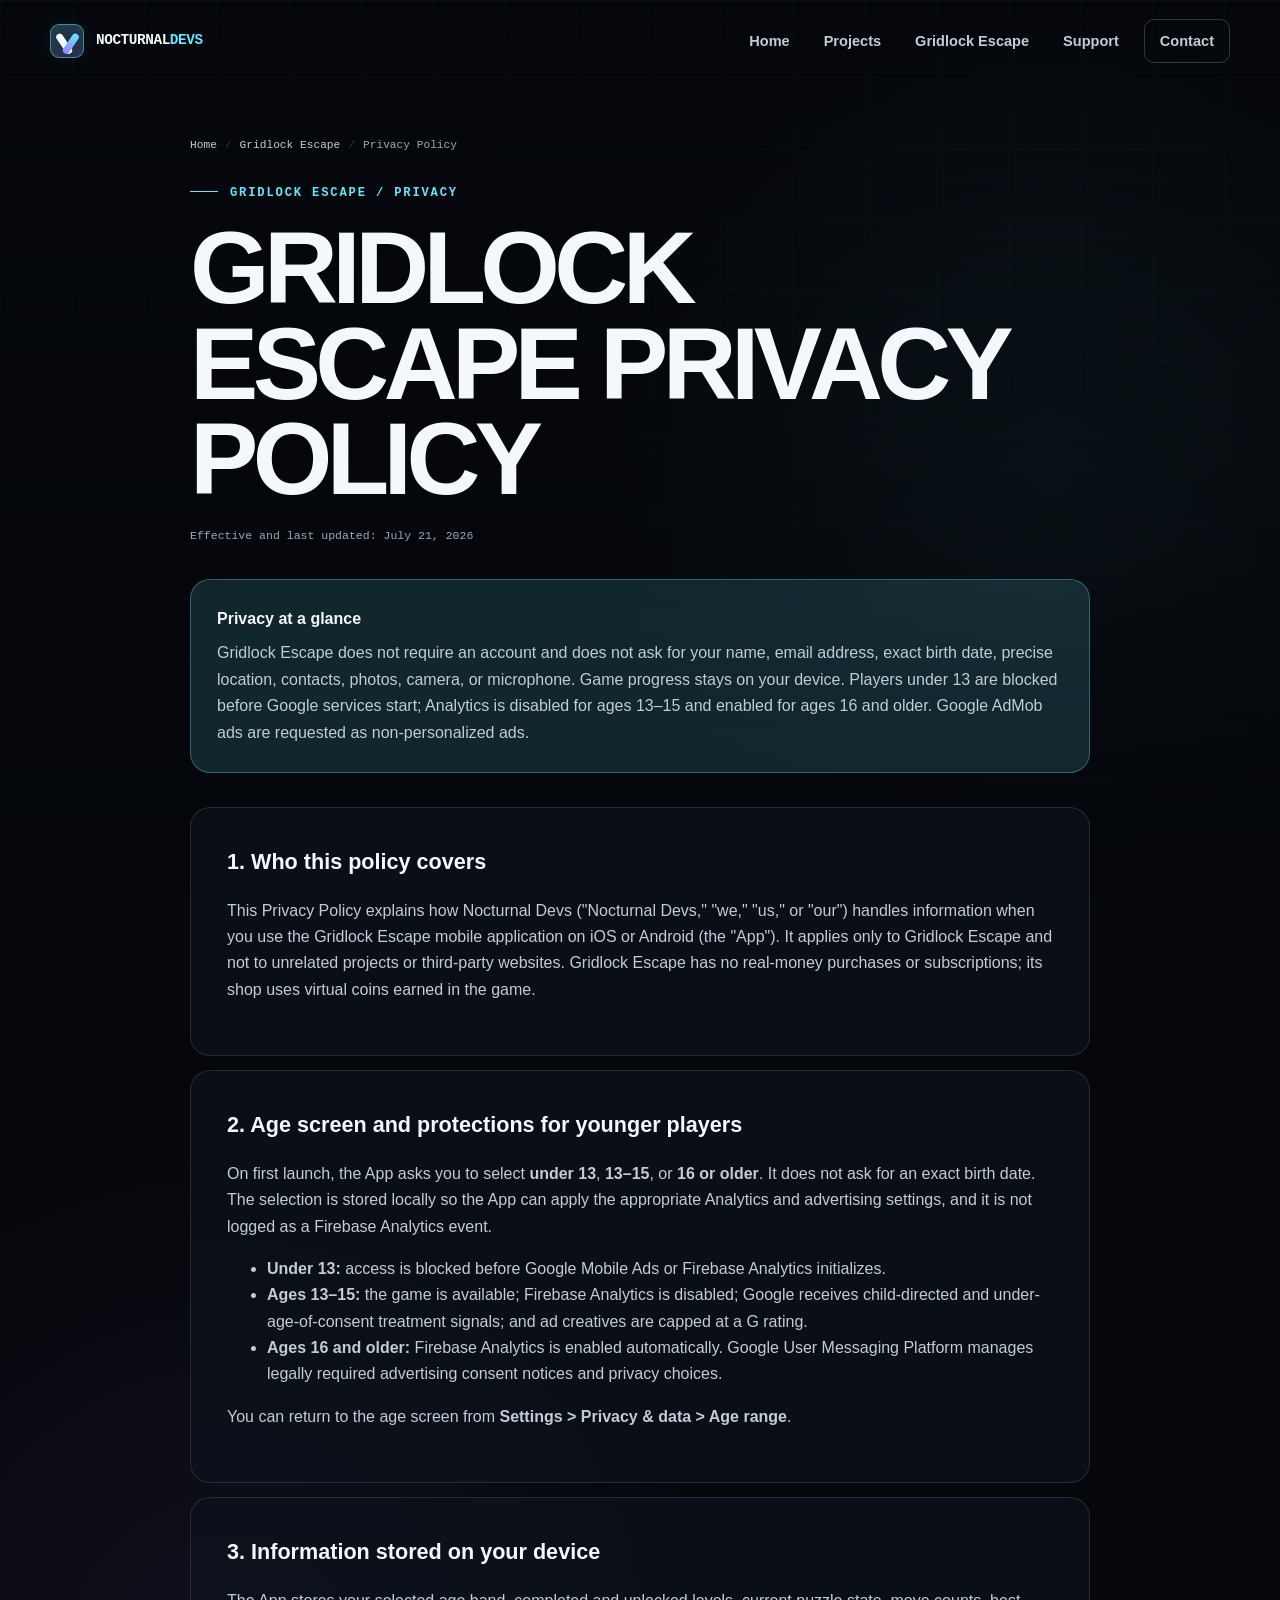
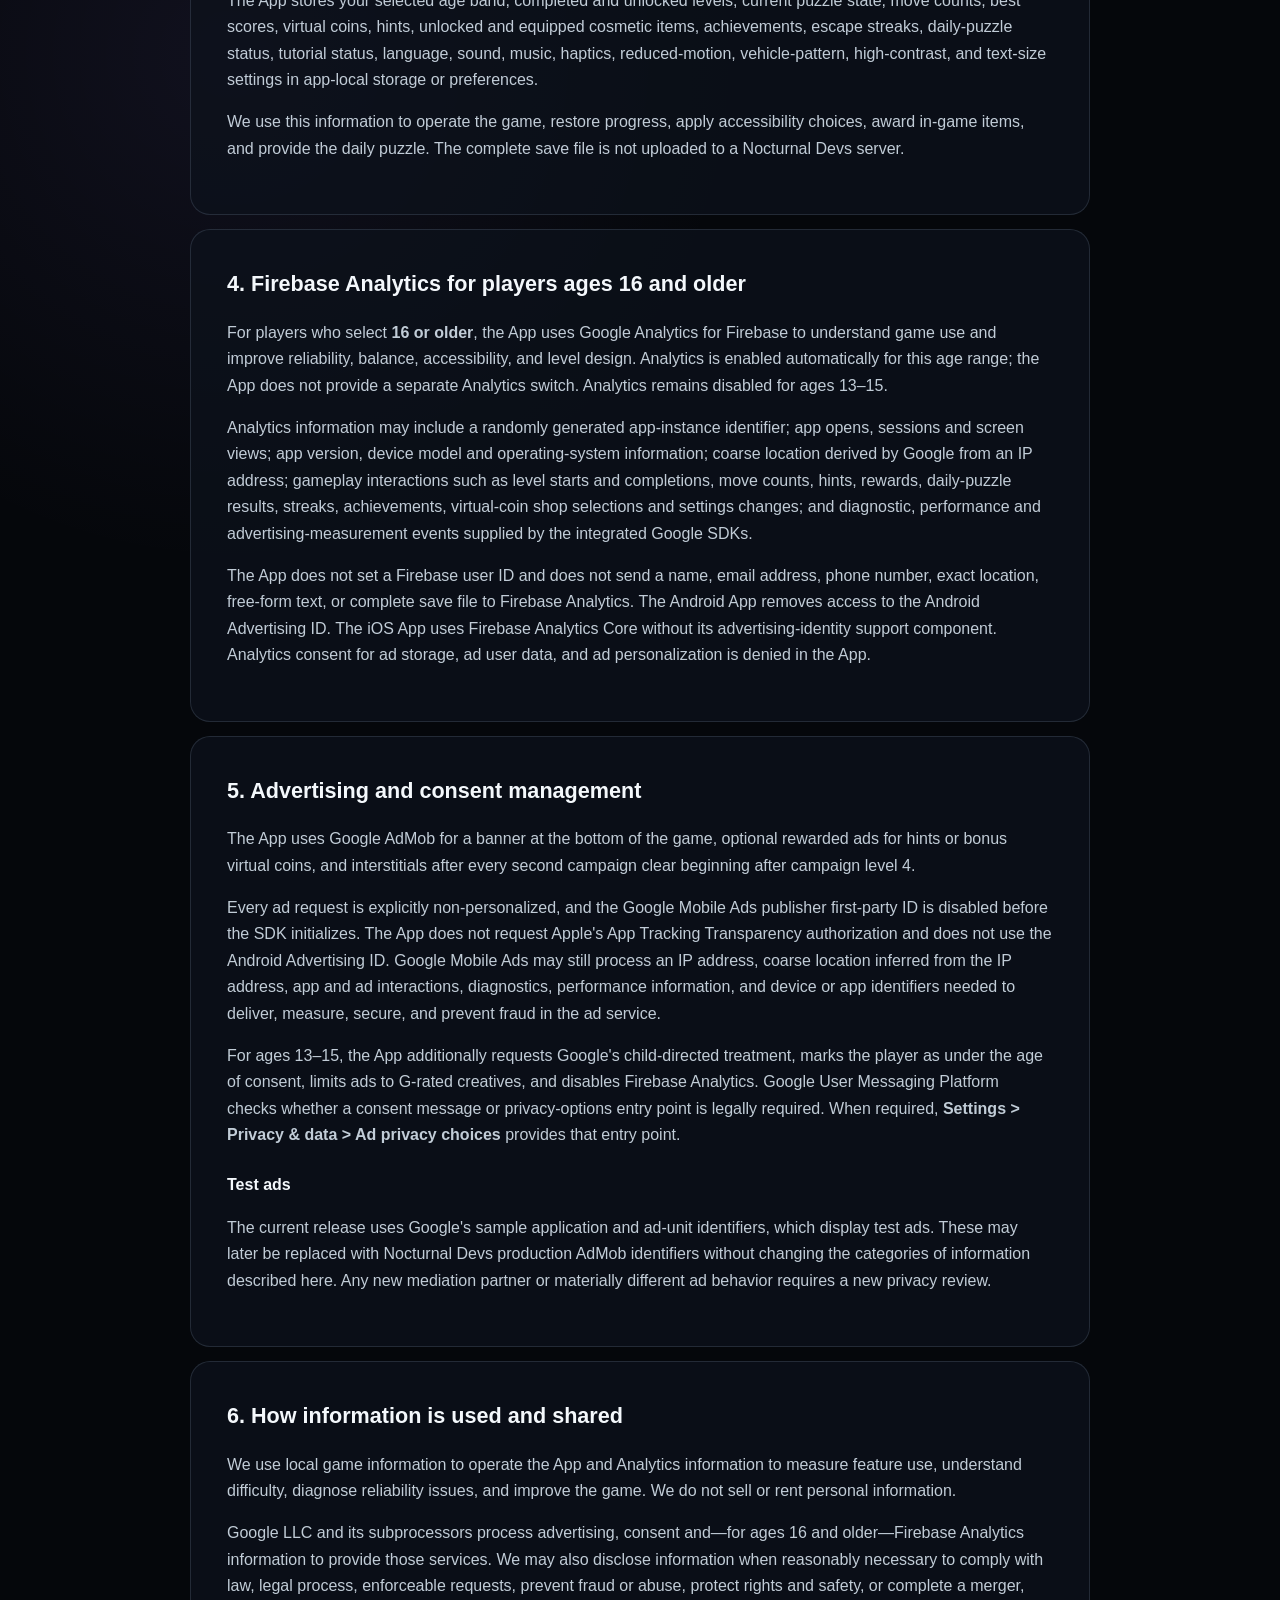
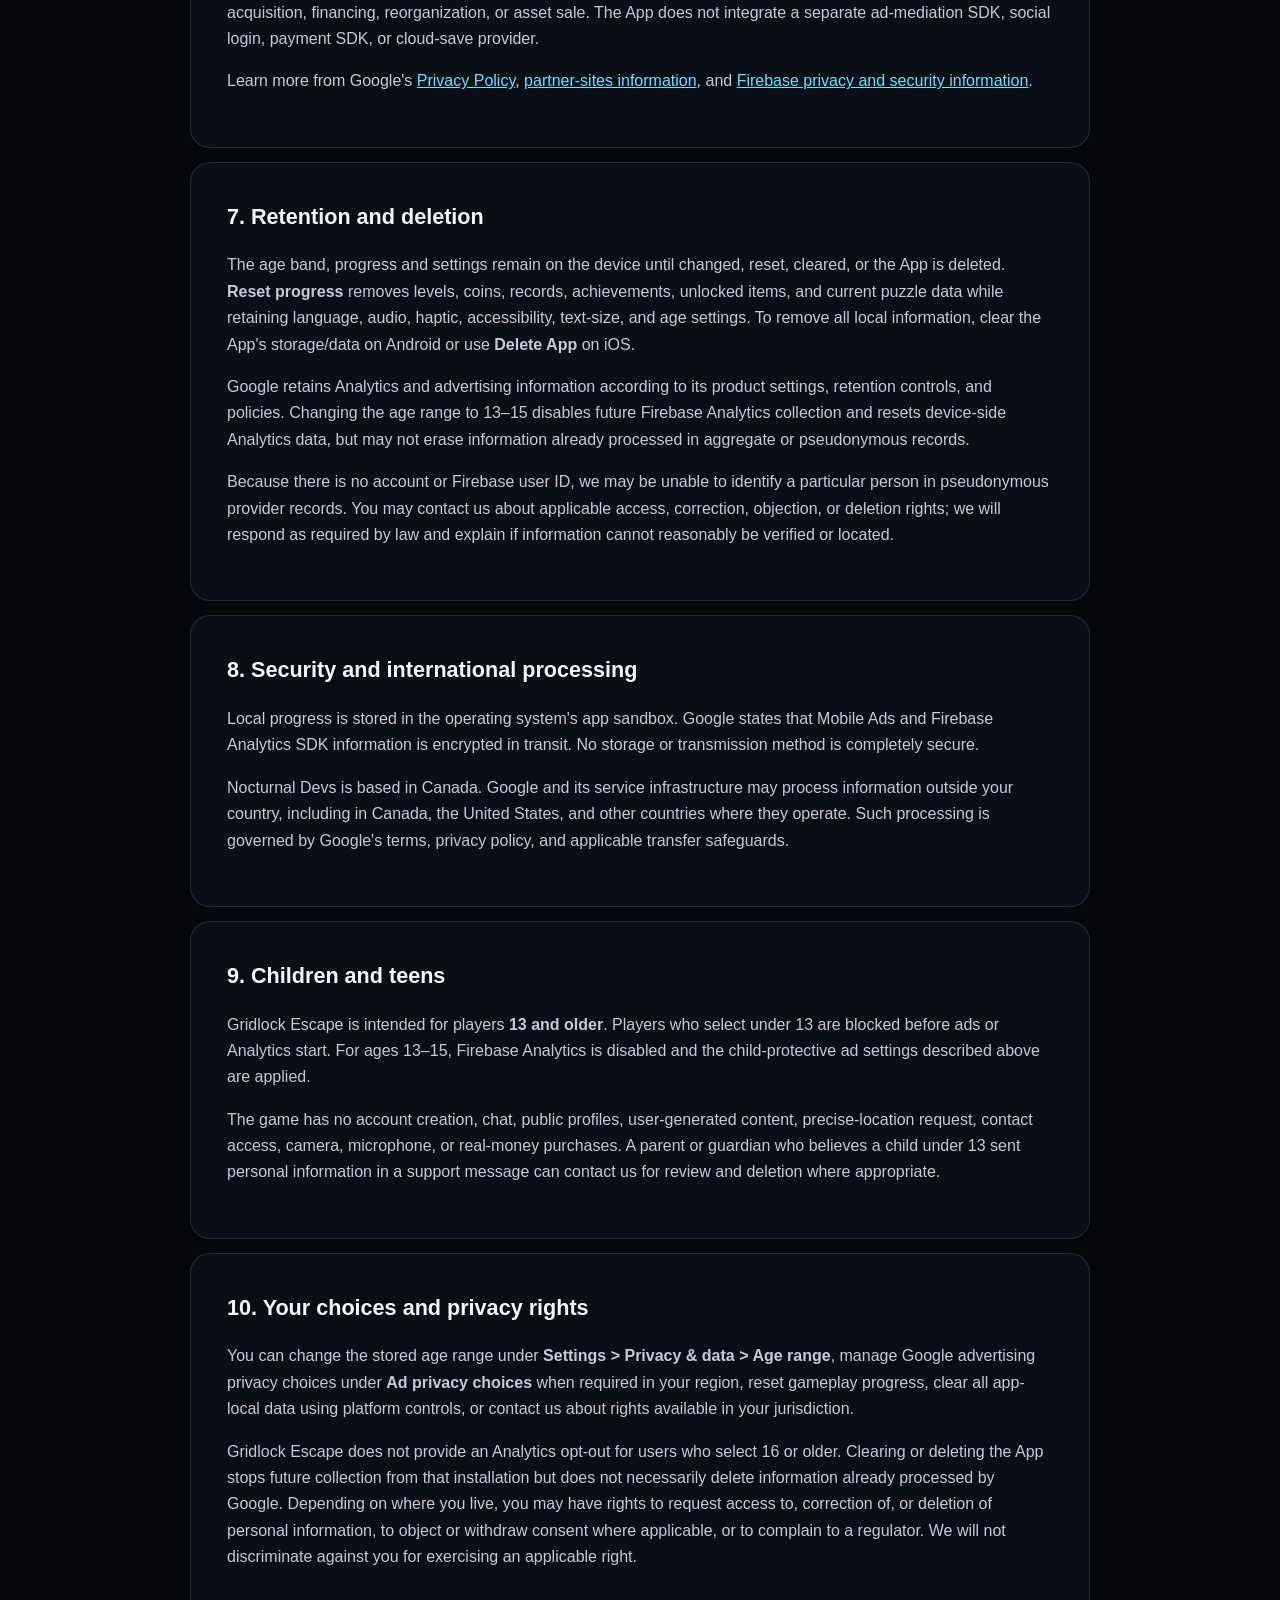
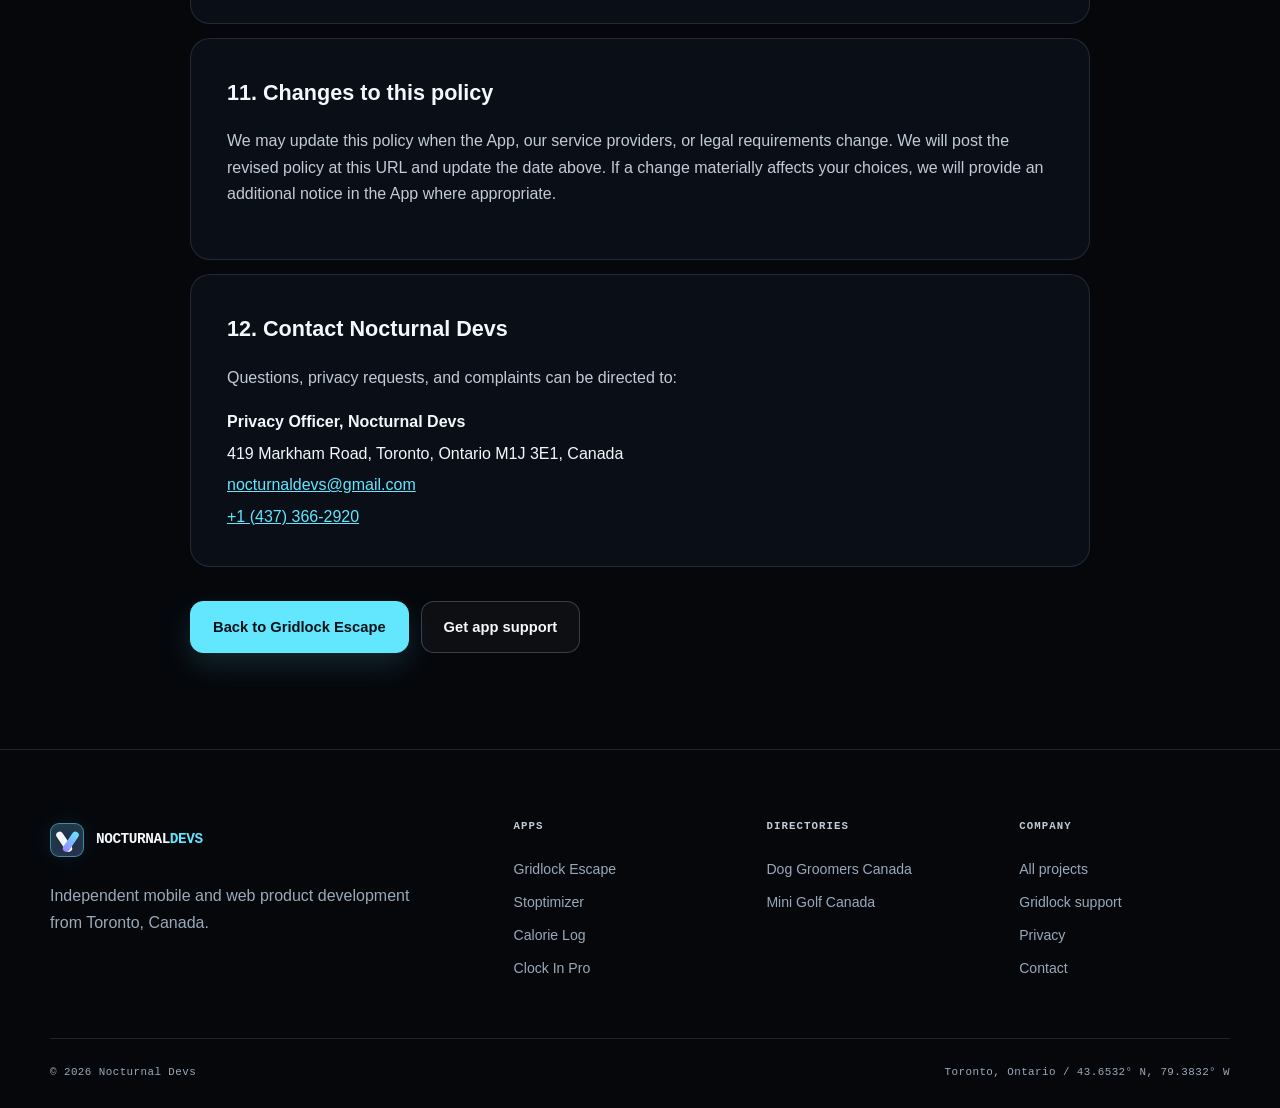
==== commit 2b215543: "Update Gridlock Escape privacy disclosures" ====
--- a/privacy-policy/index.html
+++ b/privacy-policy/index.html
@@ -3,7 +3,7 @@
 <head>
     <meta charset="utf-8">
     <meta name="viewport" content="width=device-width, initial-scale=1">
-    <meta name="description" content="Read how Nocturnal Devs handles local game progress, optional Firebase Analytics, retention and privacy choices for Gridlock Escape on iOS and Android.">
+    <meta name="description" content="Read how Gridlock Escape handles local progress, age protections, Firebase Analytics, non-personalized Google AdMob advertising, retention, and privacy choices on iOS and Android.">
     <title>Gridlock Escape Privacy Policy | Nocturnal Devs</title>
     <meta name="theme-color" content="#05070b">
     <link rel="icon" href="/assets/projects/gridlock-escape/app-icon.png" type="image/png">
@@ -20,7 +20,7 @@
     {
       "@context":"https://schema.org",
       "@graph":[
-        {"@type":"WebPage","@id":"https://www.nocturnaldevs.com/privacy-policy/#webpage","url":"https://www.nocturnaldevs.com/privacy-policy/","name":"Gridlock Escape Privacy Policy | Nocturnal Devs","dateModified":"2026-07-19","about":{"@id":"https://www.nocturnaldevs.com/projects/gridlock-escape/#app"},"isPartOf":{"@id":"https://www.nocturnaldevs.com/#website"}},
+        {"@type":"WebPage","@id":"https://www.nocturnaldevs.com/privacy-policy/#webpage","url":"https://www.nocturnaldevs.com/privacy-policy/","name":"Gridlock Escape Privacy Policy | Nocturnal Devs","dateModified":"2026-07-21","about":{"@id":"https://www.nocturnaldevs.com/projects/gridlock-escape/#app"},"isPartOf":{"@id":"https://www.nocturnaldevs.com/#website"}},
         {"@type":"BreadcrumbList","itemListElement":[{"@type":"ListItem","position":1,"name":"Home","item":"https://www.nocturnaldevs.com/"},{"@type":"ListItem","position":2,"name":"Gridlock Escape","item":"https://www.nocturnaldevs.com/projects/gridlock-escape/"},{"@type":"ListItem","position":3,"name":"Privacy Policy","item":"https://www.nocturnaldevs.com/privacy-policy/"}]}
       ]
     }
@@ -42,81 +42,82 @@
             <ol class="breadcrumb" aria-label="Breadcrumb"><li><a href="/">Home</a></li><li><a href="/projects/gridlock-escape/">Gridlock Escape</a></li><li aria-current="page">Privacy Policy</li></ol>
             <p class="eyebrow">Gridlock Escape / Privacy</p>
             <h1 class="legal-title">Gridlock Escape Privacy Policy</h1>
-            <p class="legal-meta">Effective and last updated: July 19, 2026</p>
+            <p class="legal-meta">Effective and last updated: July 21, 2026</p>
 
             <div class="legal-summary">
                 <strong>Privacy at a glance</strong>
-                <p>Gridlock Escape does not require an account and does not ask for your name, email address, precise location, contacts, photos, camera, or microphone. Game progress stays on your device. Optional analytics help Nocturnal Devs understand and improve the game.</p>
+                <p>Gridlock Escape does not require an account and does not ask for your name, email address, exact birth date, precise location, contacts, photos, camera, or microphone. Game progress stays on your device. Players under 13 are blocked before Google services start; Analytics is disabled for ages 13–15 and enabled for ages 16 and older. Google AdMob ads are requested as non-personalized ads.</p>
             </div>
 
             <div class="legal-content">
                 <section class="legal-section">
                     <h2>1. Who this policy covers</h2>
-                    <p>This Privacy Policy explains how Nocturnal Devs ("Nocturnal Devs," "we," "us," or "our") handles information when you use the Gridlock Escape mobile application on iOS or Android (the "App"). It applies only to Gridlock Escape and not to unrelated client projects or third-party websites.</p>
+                    <p>This Privacy Policy explains how Nocturnal Devs ("Nocturnal Devs," "we," "us," or "our") handles information when you use the Gridlock Escape mobile application on iOS or Android (the "App"). It applies only to Gridlock Escape and not to unrelated projects or third-party websites. Gridlock Escape has no real-money purchases or subscriptions; its shop uses virtual coins earned in the game.</p>
                 </section>
 
                 <section class="legal-section">
-                    <h2>2. Information handled by the App</h2>
-                    <h3>Game data stored locally</h3>
-                    <p>The App stores level progress, active puzzle state, best move counts, coin balance, daily reward status, tutorial status, and preferences such as sound, music, haptics, reduced motion, analytics choice, and future ad preference in local app storage on your device. The local storage itself is not uploaded. If you allow Analytics, limited measurements derived from play, such as level and move counts, are sent as described below.</p>
-
-                    <h3>Optional Firebase Analytics data</h3>
-                    <p>If you allow analytics, the App uses Google Analytics for Firebase. Google may automatically process:</p>
+                    <h2>2. Age screen and protections for younger players</h2>
+                    <p>On first launch, the App asks you to select <strong>under 13</strong>, <strong>13–15</strong>, or <strong>16 or older</strong>. It does not ask for an exact birth date. The selection is stored locally so the App can apply the appropriate Analytics and advertising settings, and it is not logged as a Firebase Analytics event.</p>
                     <ul>
-                        <li>a randomly generated app-instance identifier;</li>
-                        <li>app and device information such as platform, app version, device model, operating-system version, language, and screen or session information;</li>
-                        <li>general location derived from a masked IP address, not precise GPS location;</li>
-                        <li>app lifecycle information such as first open, sessions, and screen views;</li>
-                        <li>gameplay events such as opening the game, starting or completing a level, move counts, hints, undo or restart use, reward interactions, and changes to the future ad preference; and</li>
-                        <li>on Android, the device Advertising ID when it is available to the Analytics SDK.</li>
+                        <li><strong>Under 13:</strong> access is blocked before Google Mobile Ads or Firebase Analytics initializes.</li>
+                        <li><strong>Ages 13–15:</strong> the game is available; Firebase Analytics is disabled; Google receives child-directed and under-age-of-consent treatment signals; and ad creatives are capped at a G rating.</li>
+                        <li><strong>Ages 16 and older:</strong> Firebase Analytics is enabled automatically. Google User Messaging Platform manages legally required advertising consent notices and privacy choices.</li>
                     </ul>
-                    <p>We do not set a user ID, create a player account, or send your name, email address, phone number, messages, or other user-entered content to Firebase Analytics.</p>
+                    <p>You can return to the age screen from <strong>Settings &gt; Privacy &amp; data &gt; Age range</strong>.</p>
                 </section>
 
                 <section class="legal-section">
-                    <h2>3. How we use information</h2>
-                    <p>We use local game data to save your progress and preferences. If you allow analytics, we use Analytics data to understand which platforms and app versions are being used, measure engagement with levels and features, identify usability problems, balance gameplay, and improve reliability and design.</p>
-                    <p>We do not sell or rent personal information. We do not use Gridlock Escape Analytics data to make decisions about employment, credit, insurance, housing, or other sensitive eligibility matters.</p>
+                    <h2>3. Information stored on your device</h2>
+                    <p>The App stores your selected age band, completed and unlocked levels, current puzzle state, move counts, best scores, virtual coins, hints, unlocked and equipped cosmetic items, achievements, escape streaks, daily-puzzle status, tutorial status, language, sound, music, haptics, reduced-motion, vehicle-pattern, high-contrast, and text-size settings in app-local storage or preferences.</p>
+                    <p>We use this information to operate the game, restore progress, apply accessibility choices, award in-game items, and provide the daily puzzle. The complete save file is not uploaded to a Nocturnal Devs server.</p>
                 </section>
 
                 <section class="legal-section">
-                    <h2>4. Analytics choice and controls</h2>
-                    <p>The App asks whether you want to allow optional analytics. Analytics remains disabled unless you choose to allow it. You can change your choice at any time under <strong>Settings &gt; Privacy &amp; data</strong>. Turning analytics off stops future Analytics collection and resets the App's current local Analytics identifier.</p>
-                    <p>You can erase locally saved gameplay data through <strong>Settings &gt; Reset progress</strong>. Uninstalling the App also removes its local game data, subject to your device's backup and restore settings.</p>
+                    <h2>4. Firebase Analytics for players ages 16 and older</h2>
+                    <p>For players who select <strong>16 or older</strong>, the App uses Google Analytics for Firebase to understand game use and improve reliability, balance, accessibility, and level design. Analytics is enabled automatically for this age range; the App does not provide a separate Analytics switch. Analytics remains disabled for ages 13–15.</p>
+                    <p>Analytics information may include a randomly generated app-instance identifier; app opens, sessions and screen views; app version, device model and operating-system information; coarse location derived by Google from an IP address; gameplay interactions such as level starts and completions, move counts, hints, rewards, daily-puzzle results, streaks, achievements, virtual-coin shop selections and settings changes; and diagnostic, performance and advertising-measurement events supplied by the integrated Google SDKs.</p>
+                    <p>The App does not set a Firebase user ID and does not send a name, email address, phone number, exact location, free-form text, or complete save file to Firebase Analytics. The Android App removes access to the Android Advertising ID. The iOS App uses Firebase Analytics Core without its advertising-identity support component. Analytics consent for ad storage, ad user data, and ad personalization is denied in the App.</p>
                 </section>
 
                 <section class="legal-section">
-                    <h2>5. Service providers and disclosures</h2>
-                    <p>If you allow analytics, Google LLC and its subprocessors process Analytics data to provide Firebase and Google Analytics services to us. Google states that Firebase data is encrypted in transit. Learn more from Google's <a href="https://firebase.google.com/support/privacy/" rel="noopener noreferrer">Firebase privacy and security information</a> and <a href="https://policies.google.com/privacy" rel="noopener noreferrer">Privacy Policy</a>.</p>
-                    <p>We may disclose information if reasonably necessary to comply with law, protect users or the public, investigate fraud or security incidents, enforce our rights, or complete a merger, financing, acquisition, or sale of business assets. Any successor would remain subject to this policy for information collected under it unless you are notified otherwise.</p>
+                    <h2>5. Advertising and consent management</h2>
+                    <p>The App uses Google AdMob for a banner at the bottom of the game, optional rewarded ads for hints or bonus virtual coins, and interstitials after every second campaign clear beginning after campaign level 4.</p>
+                    <p>Every ad request is explicitly non-personalized, and the Google Mobile Ads publisher first-party ID is disabled before the SDK initializes. The App does not request Apple's App Tracking Transparency authorization and does not use the Android Advertising ID. Google Mobile Ads may still process an IP address, coarse location inferred from the IP address, app and ad interactions, diagnostics, performance information, and device or app identifiers needed to deliver, measure, secure, and prevent fraud in the ad service.</p>
+                    <p>For ages 13–15, the App additionally requests Google's child-directed treatment, marks the player as under the age of consent, limits ads to G-rated creatives, and disables Firebase Analytics. Google User Messaging Platform checks whether a consent message or privacy-options entry point is legally required. When required, <strong>Settings &gt; Privacy &amp; data &gt; Ad privacy choices</strong> provides that entry point.</p>
+                    <h3>Test ads</h3>
+                    <p>The current release uses Google's sample application and ad-unit identifiers, which display test ads. These may later be replaced with Nocturnal Devs production AdMob identifiers without changing the categories of information described here. Any new mediation partner or materially different ad behavior requires a new privacy review.</p>
                 </section>
 
                 <section class="legal-section">
-                    <h2>6. Advertising</h2>
-                    <p>No advertising network is currently integrated into Gridlock Escape. A local ad preference may appear in the App for planned features, but it is not presently sent to an advertising provider. If advertising is introduced, we will update this policy and the applicable App Store and Google Play disclosures before using information for that purpose.</p>
+                    <h2>6. How information is used and shared</h2>
+                    <p>We use local game information to operate the App and Analytics information to measure feature use, understand difficulty, diagnose reliability issues, and improve the game. We do not sell or rent personal information.</p>
+                    <p>Google LLC and its subprocessors process advertising, consent and—for ages 16 and older—Firebase Analytics information to provide those services. We may also disclose information when reasonably necessary to comply with law, legal process, enforceable requests, prevent fraud or abuse, protect rights and safety, or complete a merger, acquisition, financing, reorganization, or asset sale. The App does not integrate a separate ad-mediation SDK, social login, payment SDK, or cloud-save provider.</p>
+                    <p>Learn more from Google's <a href="https://policies.google.com/privacy" rel="noopener noreferrer">Privacy Policy</a>, <a href="https://policies.google.com/technologies/partner-sites" rel="noopener noreferrer">partner-sites information</a>, and <a href="https://firebase.google.com/support/privacy/" rel="noopener noreferrer">Firebase privacy and security information</a>.</p>
                 </section>
 
                 <section class="legal-section">
                     <h2>7. Retention and deletion</h2>
-                    <p>Local game data remains on your device until you reset progress, clear the App's storage, or uninstall the App. If you allow analytics, we retain event-level Analytics data for no longer than 14 months unless a shorter period is required, while aggregated or de-identified reporting may be retained longer. Google may retain information as described in its terms and policies.</p>
-                    <p>Because the App has no accounts and we do not attach Analytics data to your name or contact details, we generally cannot identify a particular Analytics record as belonging to you. You may still contact us with an access or deletion request, and we will use available tools to respond as required by applicable law.</p>
+                    <p>The age band, progress and settings remain on the device until changed, reset, cleared, or the App is deleted. <strong>Reset progress</strong> removes levels, coins, records, achievements, unlocked items, and current puzzle data while retaining language, audio, haptic, accessibility, text-size, and age settings. To remove all local information, clear the App's storage/data on Android or use <strong>Delete App</strong> on iOS.</p>
+                    <p>Google retains Analytics and advertising information according to its product settings, retention controls, and policies. Changing the age range to 13–15 disables future Firebase Analytics collection and resets device-side Analytics data, but may not erase information already processed in aggregate or pseudonymous records.</p>
+                    <p>Because there is no account or Firebase user ID, we may be unable to identify a particular person in pseudonymous provider records. You may contact us about applicable access, correction, objection, or deletion rights; we will respond as required by law and explain if information cannot reasonably be verified or located.</p>
                 </section>
 
                 <section class="legal-section">
-                    <h2>8. International processing and security</h2>
-                    <p>Nocturnal Devs is based in Canada. Google and its subprocessors may process Analytics data in Canada, the United States, and other countries where they operate. Those countries may have privacy laws different from the laws where you live.</p>
-                    <p>We use reasonable administrative, technical, and organizational safeguards appropriate to the information we handle. No transmission or storage system can be guaranteed completely secure.</p>
+                    <h2>8. Security and international processing</h2>
+                    <p>Local progress is stored in the operating system's app sandbox. Google states that Mobile Ads and Firebase Analytics SDK information is encrypted in transit. No storage or transmission method is completely secure.</p>
+                    <p>Nocturnal Devs is based in Canada. Google and its service infrastructure may process information outside your country, including in Canada, the United States, and other countries where they operate. Such processing is governed by Google's terms, privacy policy, and applicable transfer safeguards.</p>
                 </section>
 
                 <section class="legal-section">
-                    <h2>9. Your privacy rights</h2>
-                    <p>Depending on where you live, you may have rights to request access to, correction of, or deletion of personal information, to withdraw consent, or to complain to a privacy regulator. We will not discriminate against you for exercising an applicable privacy right.</p>
-                    <p>The fastest controls are available directly in the App. For any other request, contact us using the details below. We may need enough information to verify and respond to the request, but we will not ask for more than reasonably necessary.</p>
+                    <h2>9. Children and teens</h2>
+                    <p>Gridlock Escape is intended for players <strong>13 and older</strong>. Players who select under 13 are blocked before ads or Analytics start. For ages 13–15, Firebase Analytics is disabled and the child-protective ad settings described above are applied.</p>
+                    <p>The game has no account creation, chat, public profiles, user-generated content, precise-location request, contact access, camera, microphone, or real-money purchases. A parent or guardian who believes a child under 13 sent personal information in a support message can contact us for review and deletion where appropriate.</p>
                 </section>
 
                 <section class="legal-section">
-                    <h2>10. Children's privacy</h2>
-                    <p>Gridlock Escape is a general-audience puzzle game and is not directed to children under 13. The App does not offer accounts or ask users to submit names or contact information. If you are a parent or guardian and believe a child has provided personal information to us, contact us so we can investigate and take appropriate action.</p>
+                    <h2>10. Your choices and privacy rights</h2>
+                    <p>You can change the stored age range under <strong>Settings &gt; Privacy &amp; data &gt; Age range</strong>, manage Google advertising privacy choices under <strong>Ad privacy choices</strong> when required in your region, reset gameplay progress, clear all app-local data using platform controls, or contact us about rights available in your jurisdiction.</p>
+                    <p>Gridlock Escape does not provide an Analytics opt-out for users who select 16 or older. Clearing or deleting the App stops future collection from that installation but does not necessarily delete information already processed by Google. Depending on where you live, you may have rights to request access to, correction of, or deletion of personal information, to object or withdraw consent where applicable, or to complain to a regulator. We will not discriminate against you for exercising an applicable right.</p>
                 </section>
 
                 <section class="legal-section">
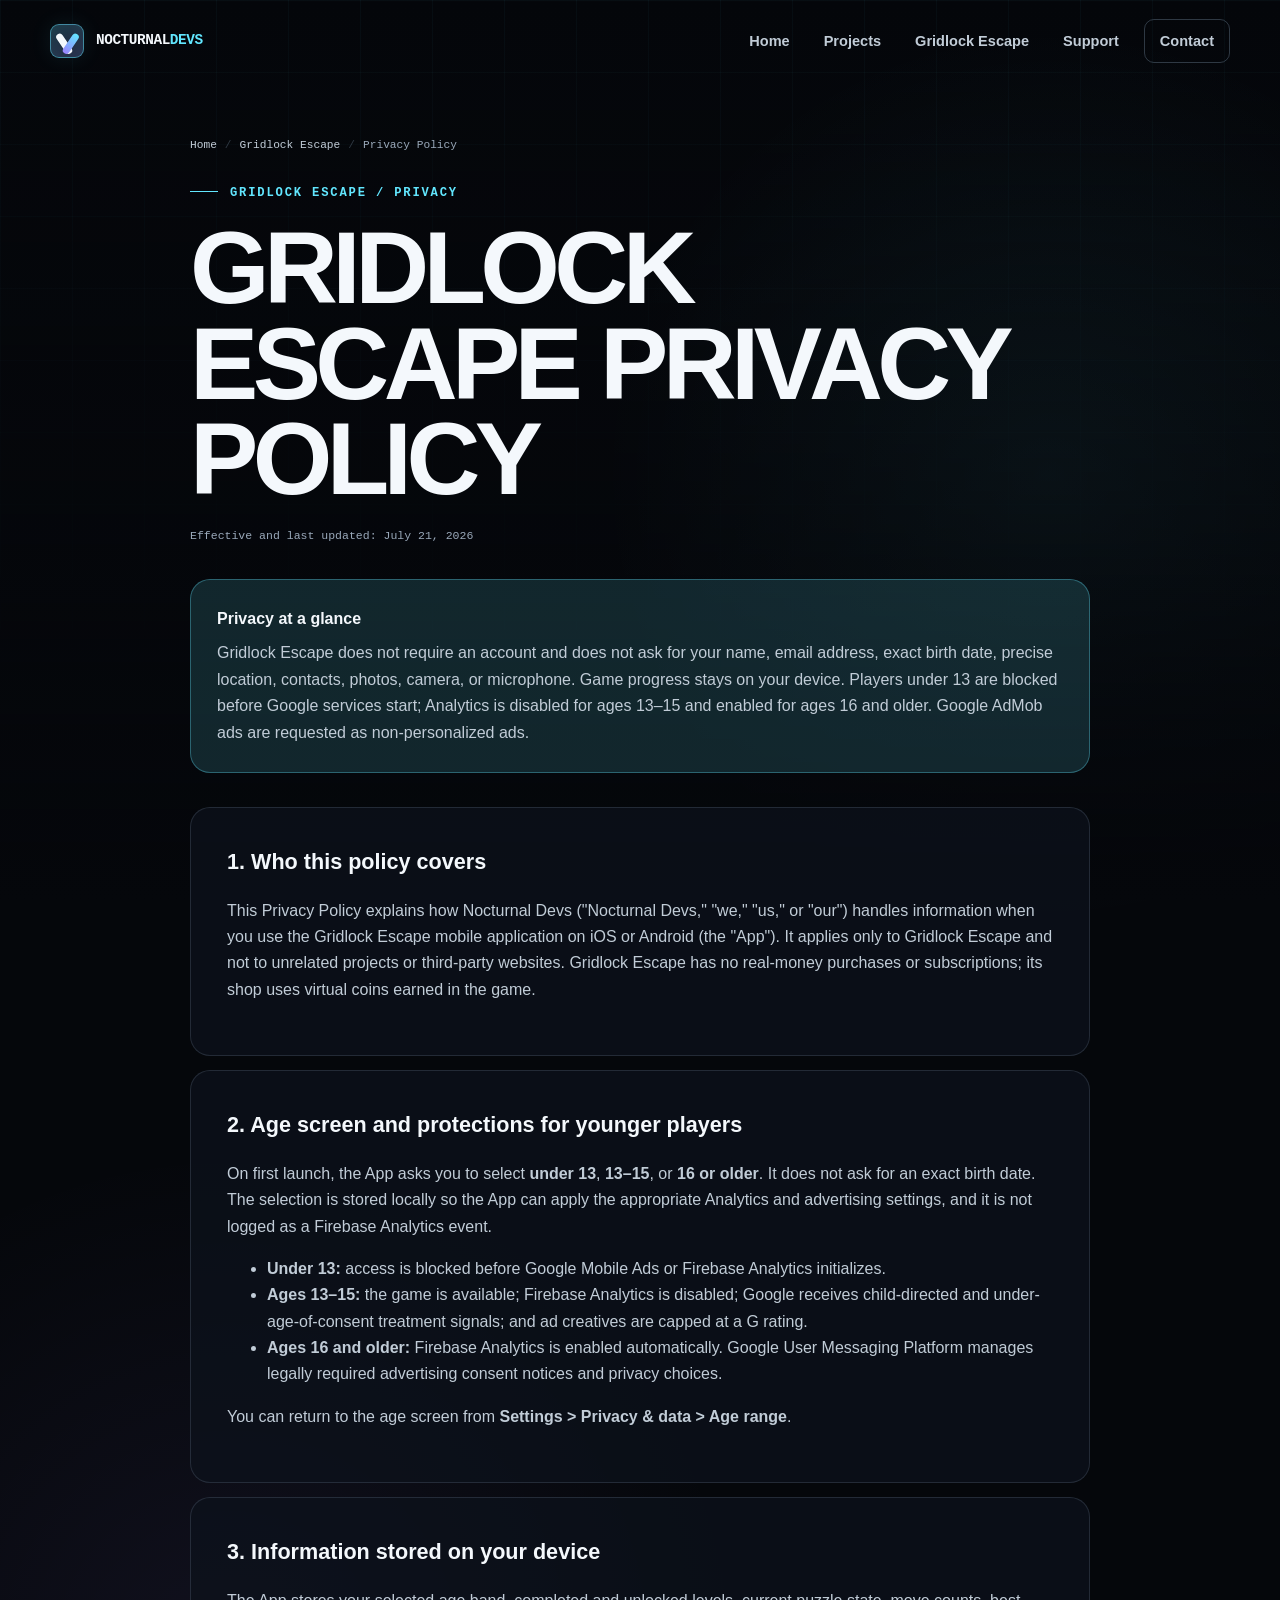
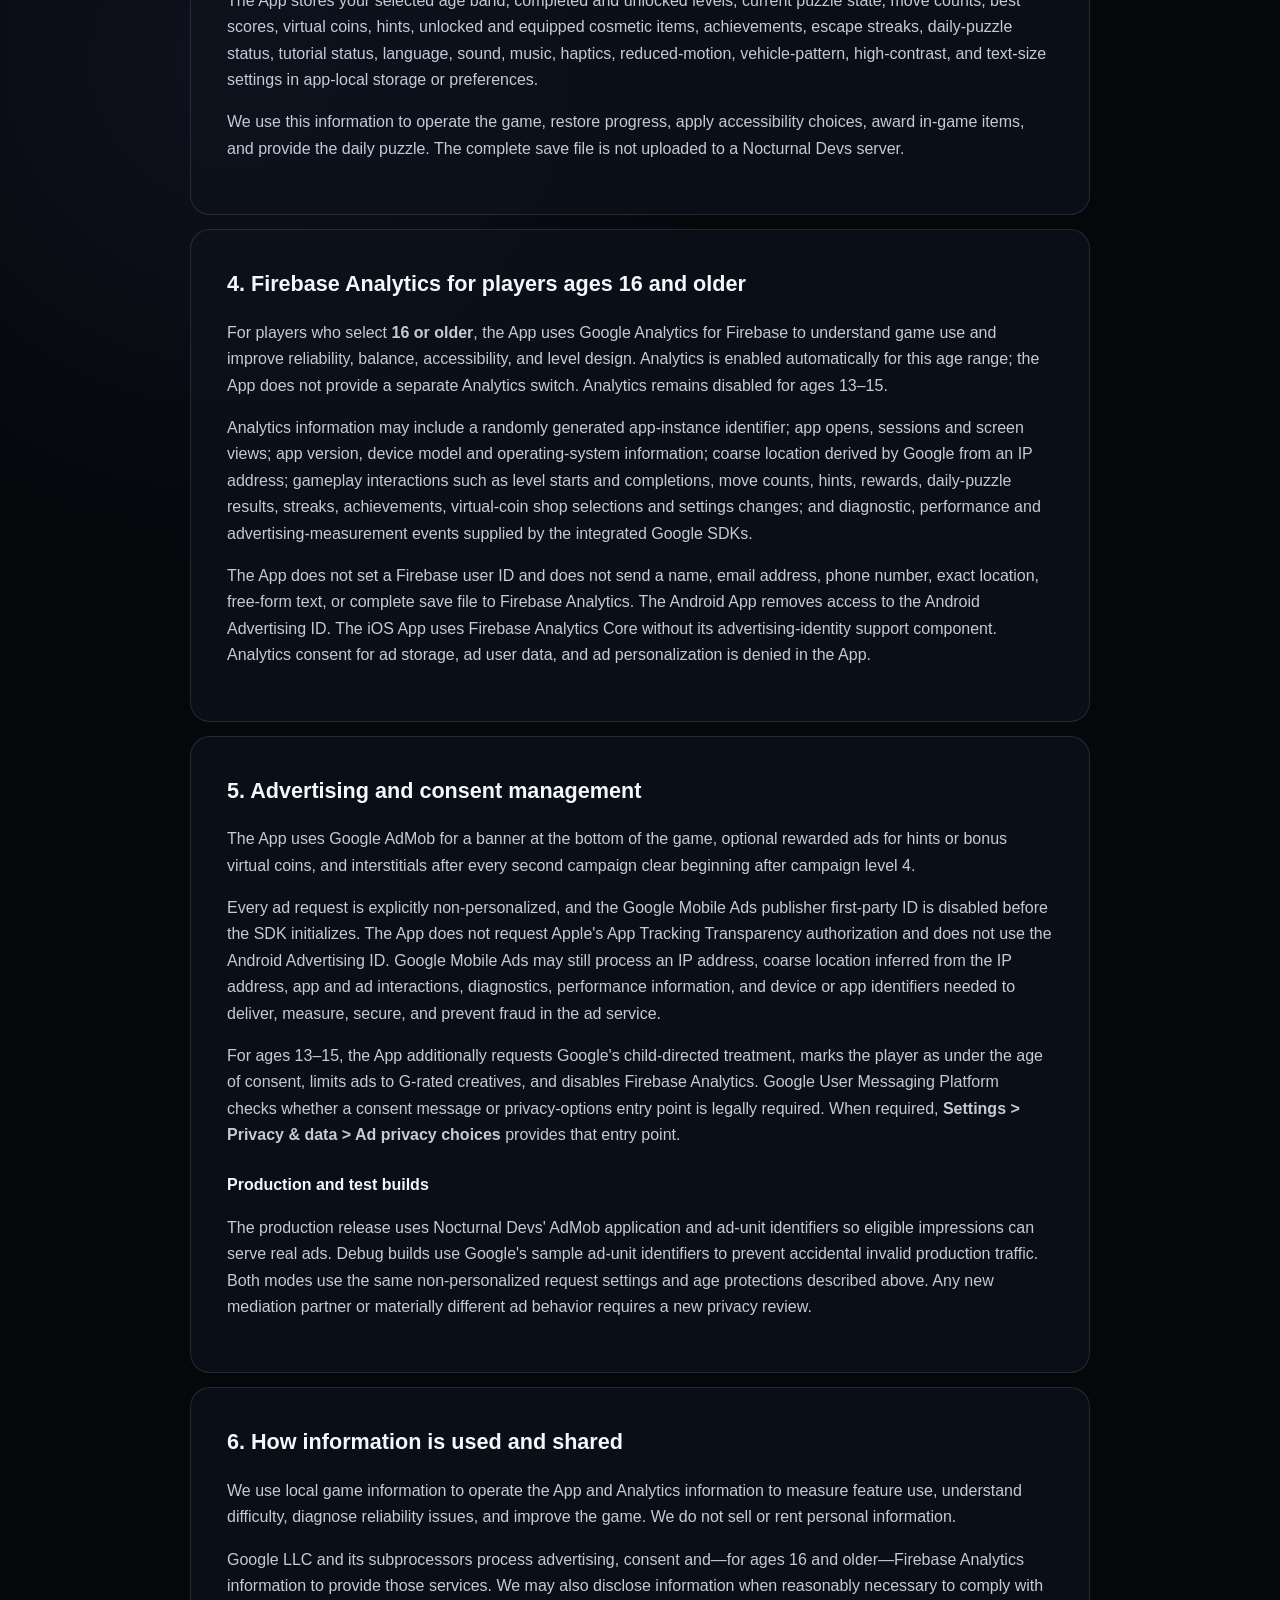
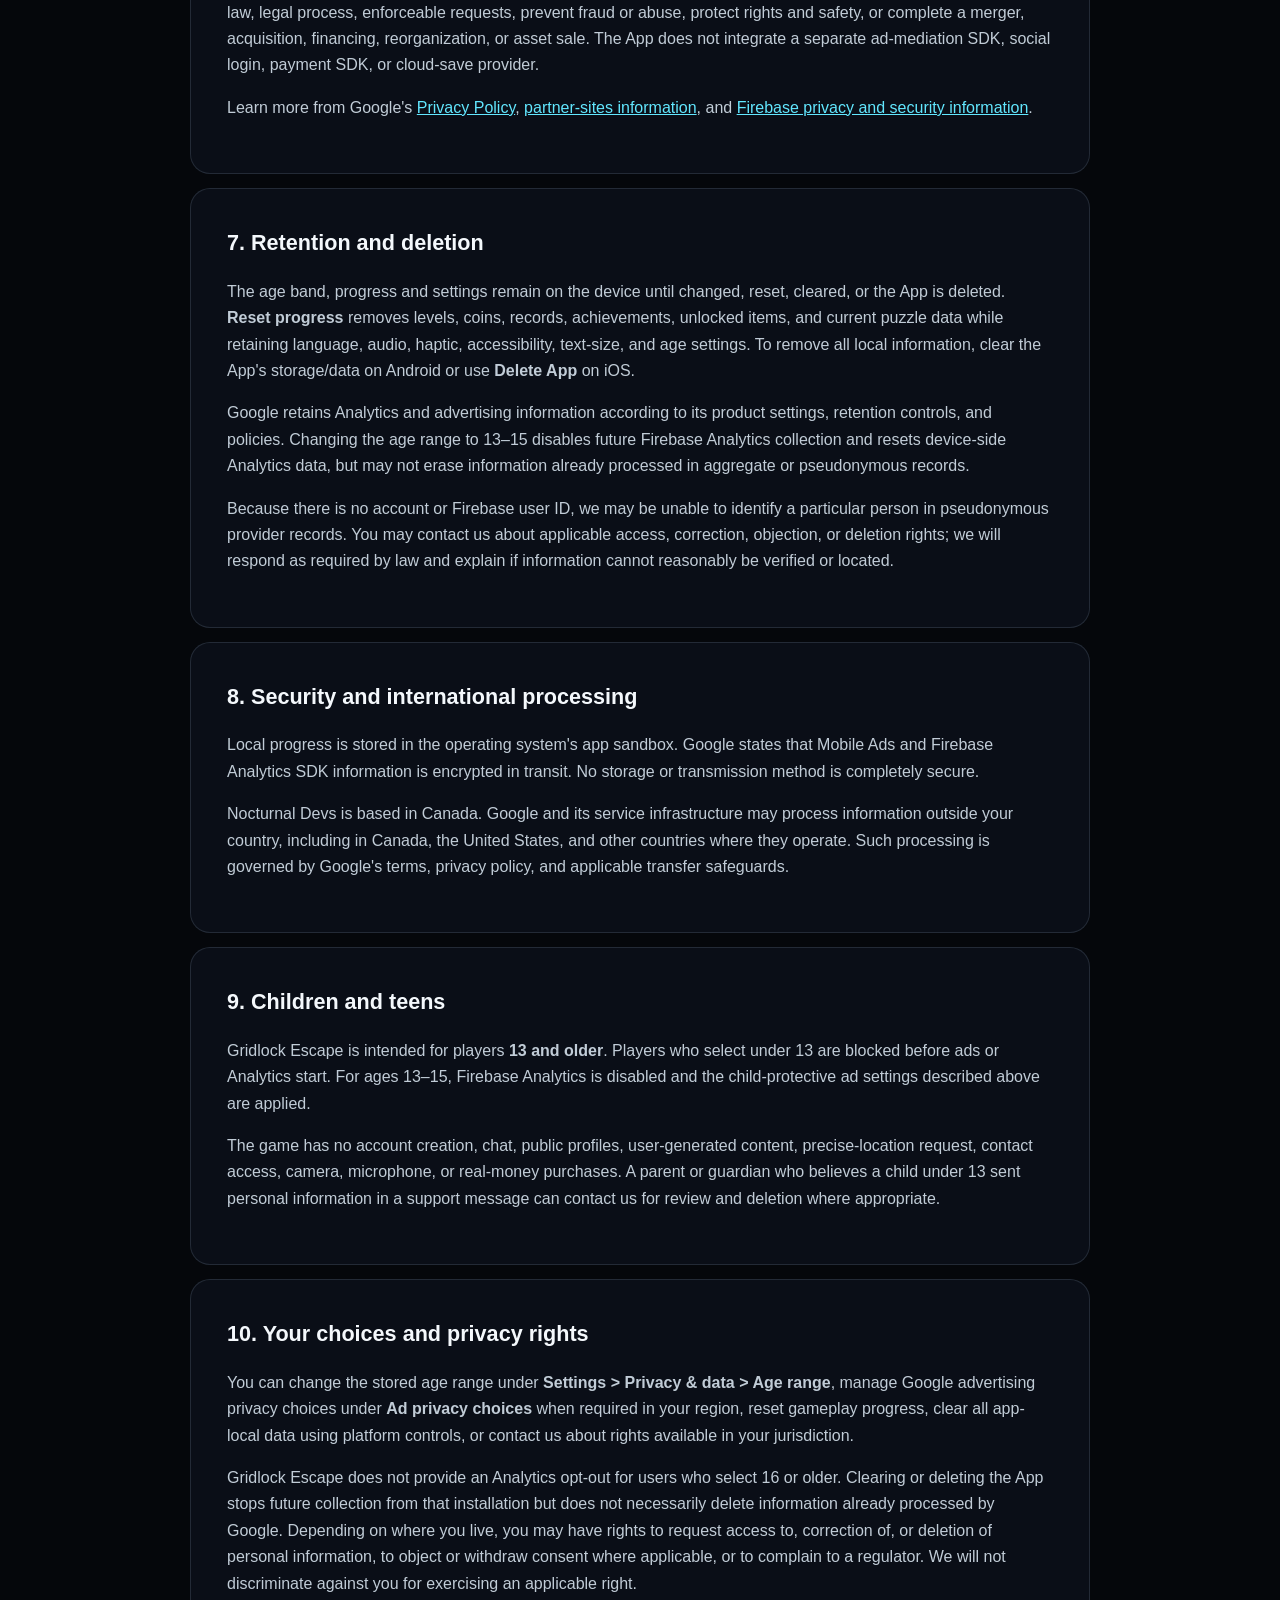
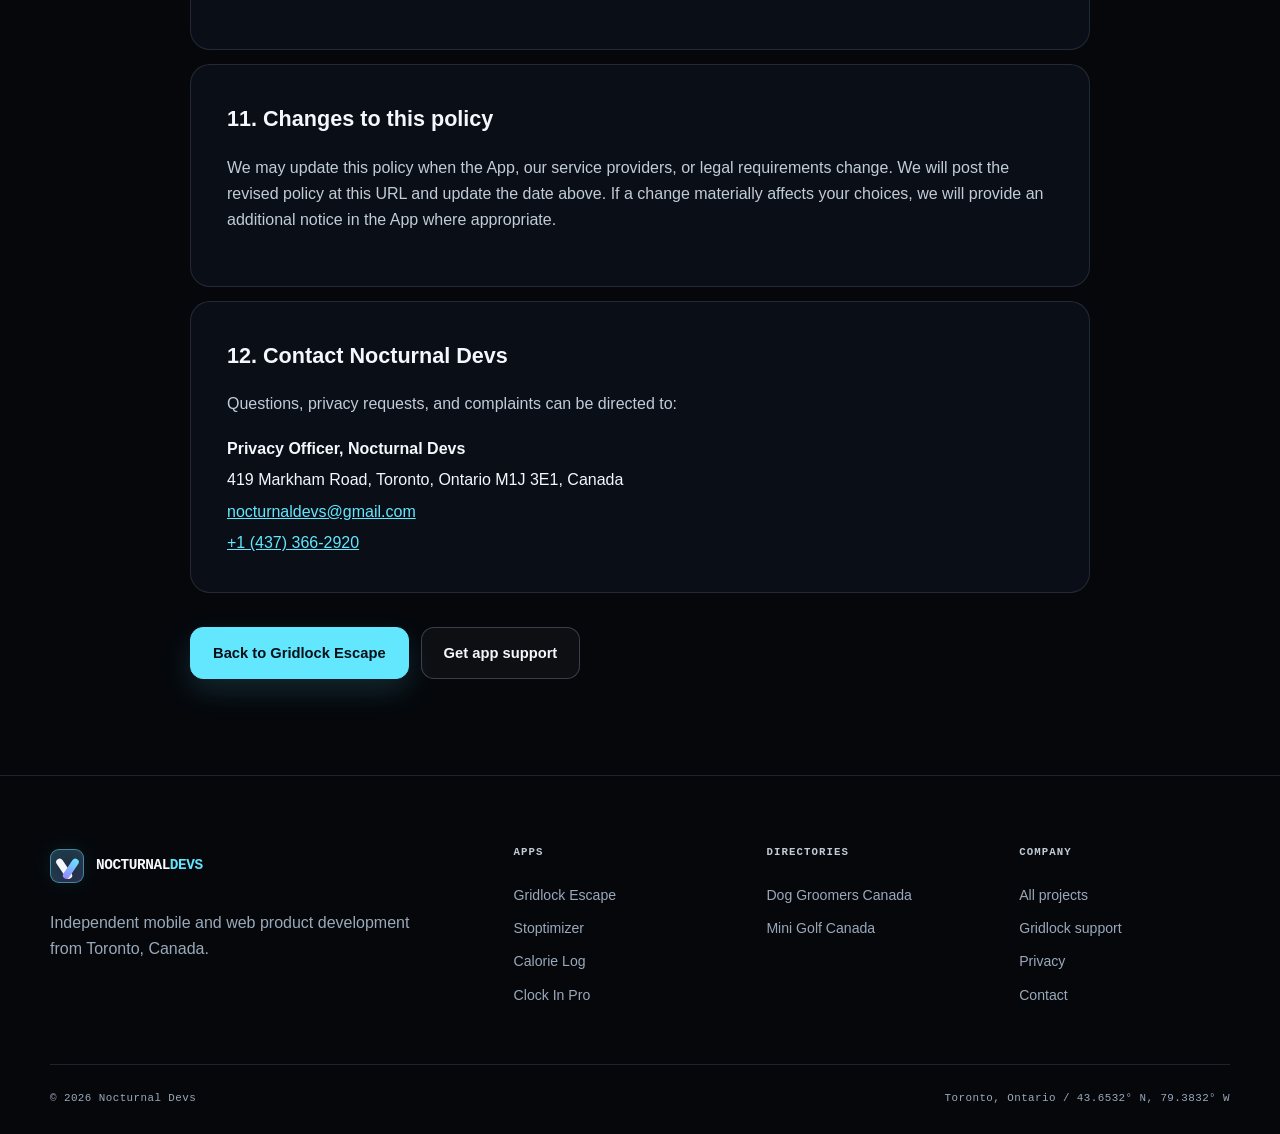
==== commit a75e41e6: "Clarify production AdMob identifiers" ====
--- a/privacy-policy/index.html
+++ b/privacy-policy/index.html
@@ -84,8 +84,8 @@
                     <p>The App uses Google AdMob for a banner at the bottom of the game, optional rewarded ads for hints or bonus virtual coins, and interstitials after every second campaign clear beginning after campaign level 4.</p>
                     <p>Every ad request is explicitly non-personalized, and the Google Mobile Ads publisher first-party ID is disabled before the SDK initializes. The App does not request Apple's App Tracking Transparency authorization and does not use the Android Advertising ID. Google Mobile Ads may still process an IP address, coarse location inferred from the IP address, app and ad interactions, diagnostics, performance information, and device or app identifiers needed to deliver, measure, secure, and prevent fraud in the ad service.</p>
                     <p>For ages 13–15, the App additionally requests Google's child-directed treatment, marks the player as under the age of consent, limits ads to G-rated creatives, and disables Firebase Analytics. Google User Messaging Platform checks whether a consent message or privacy-options entry point is legally required. When required, <strong>Settings &gt; Privacy &amp; data &gt; Ad privacy choices</strong> provides that entry point.</p>
-                    <h3>Test ads</h3>
-                    <p>The current release uses Google's sample application and ad-unit identifiers, which display test ads. These may later be replaced with Nocturnal Devs production AdMob identifiers without changing the categories of information described here. Any new mediation partner or materially different ad behavior requires a new privacy review.</p>
+                    <h3>Production and test builds</h3>
+                    <p>The production release uses Nocturnal Devs' AdMob application and ad-unit identifiers so eligible impressions can serve real ads. Debug builds use Google's sample ad-unit identifiers to prevent accidental invalid production traffic. Both modes use the same non-personalized request settings and age protections described above. Any new mediation partner or materially different ad behavior requires a new privacy review.</p>
                 </section>
 
                 <section class="legal-section">
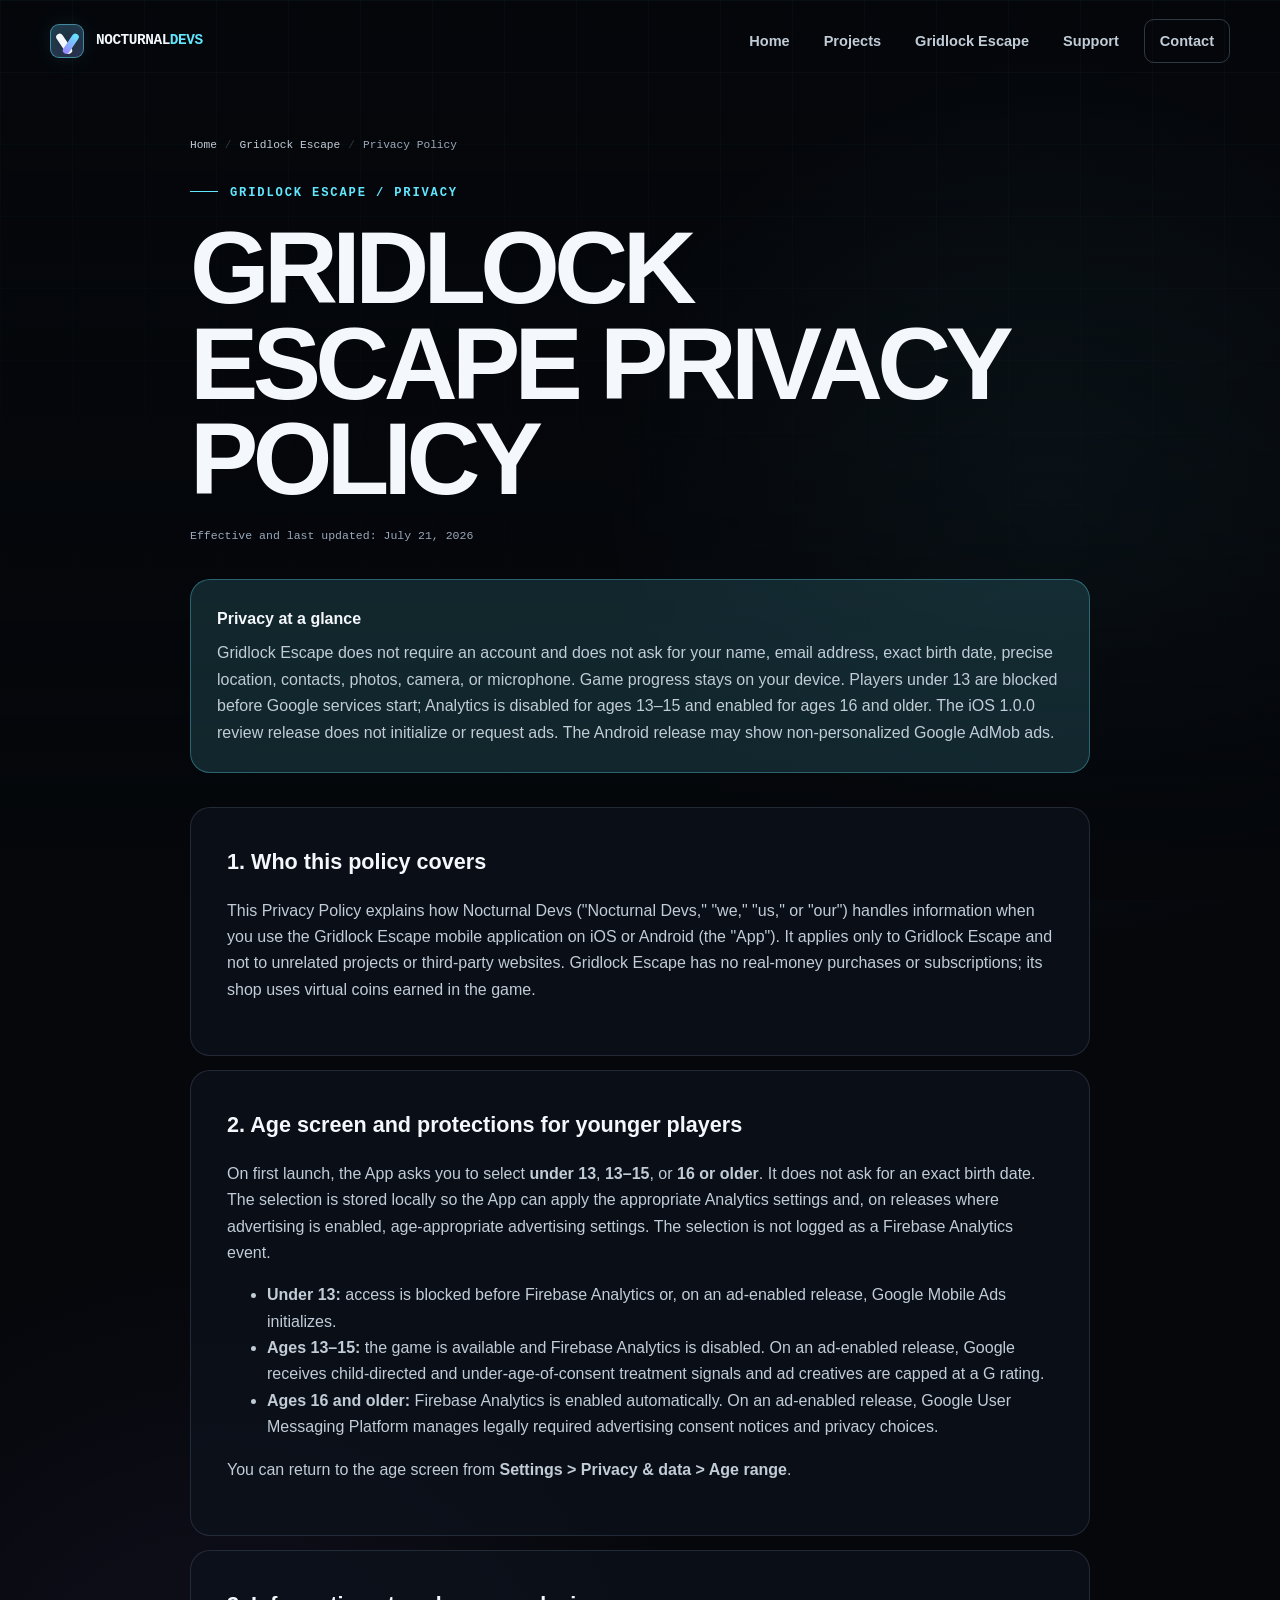
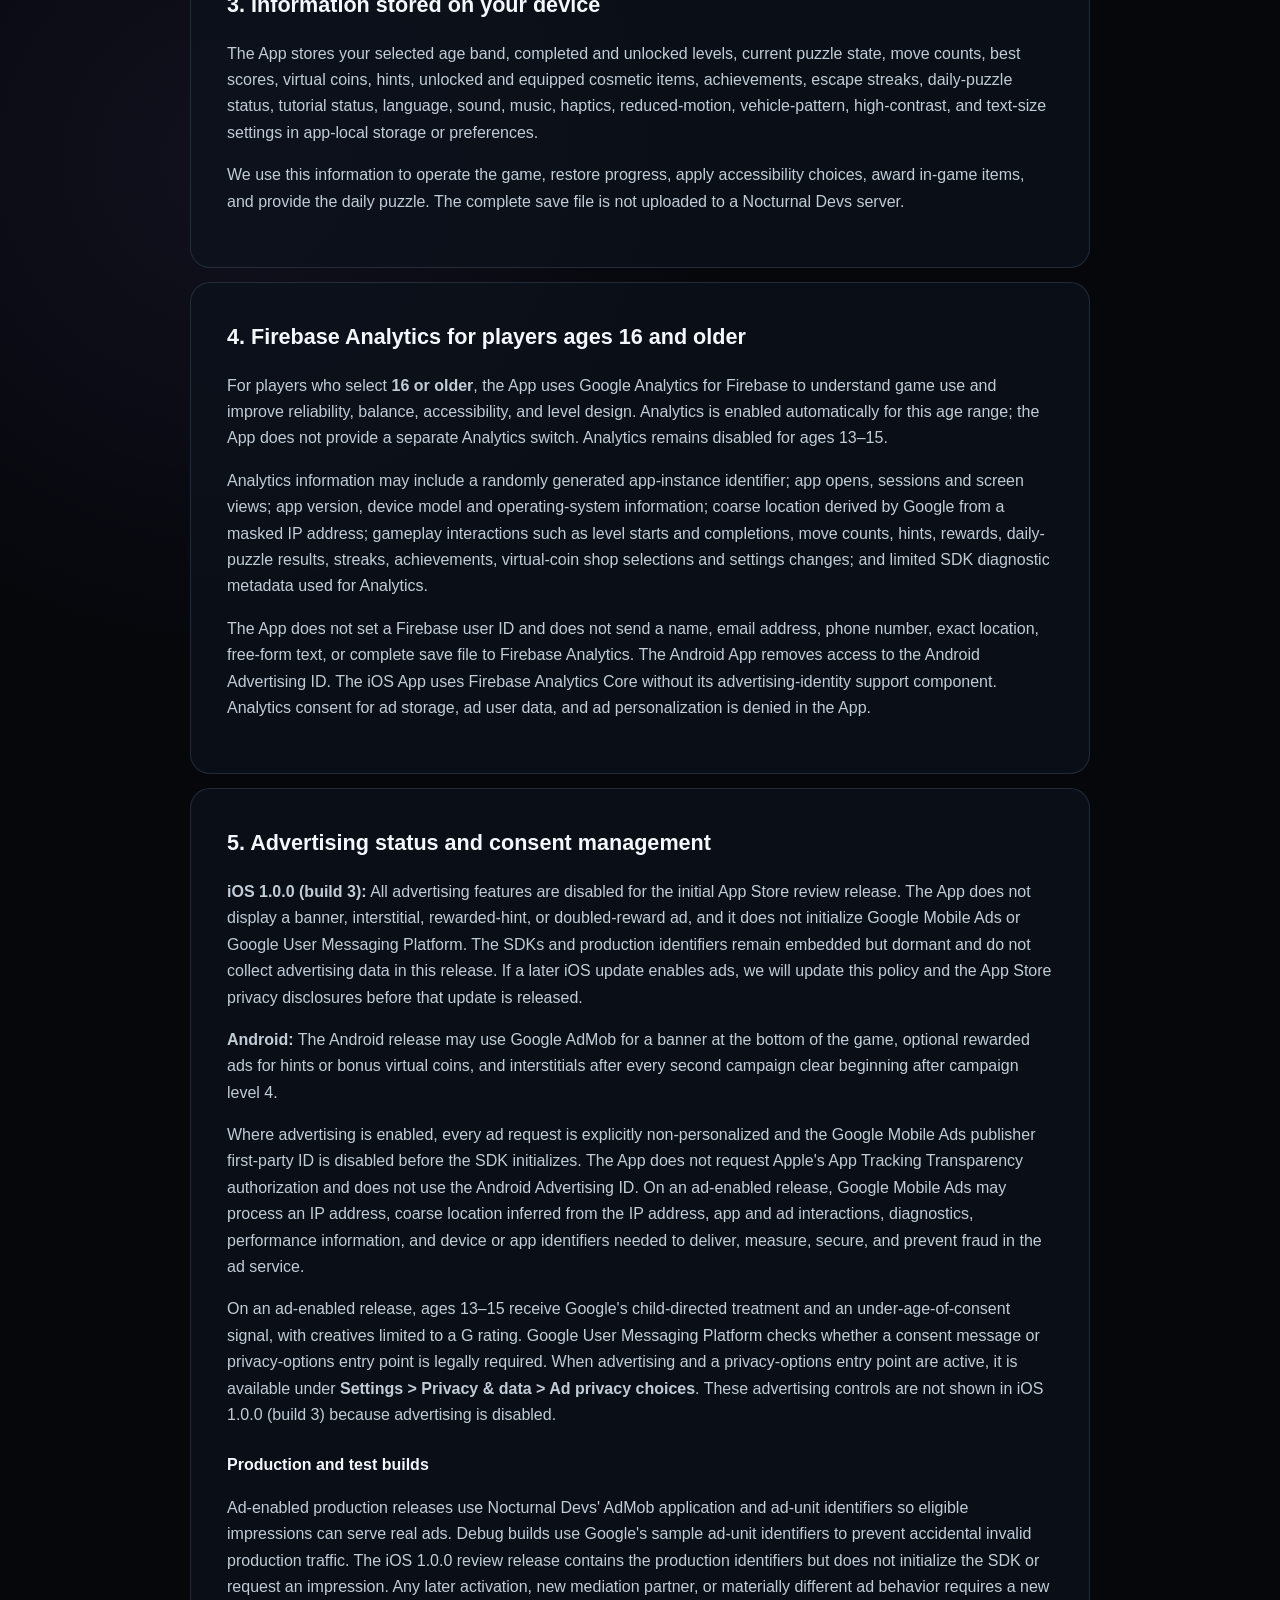
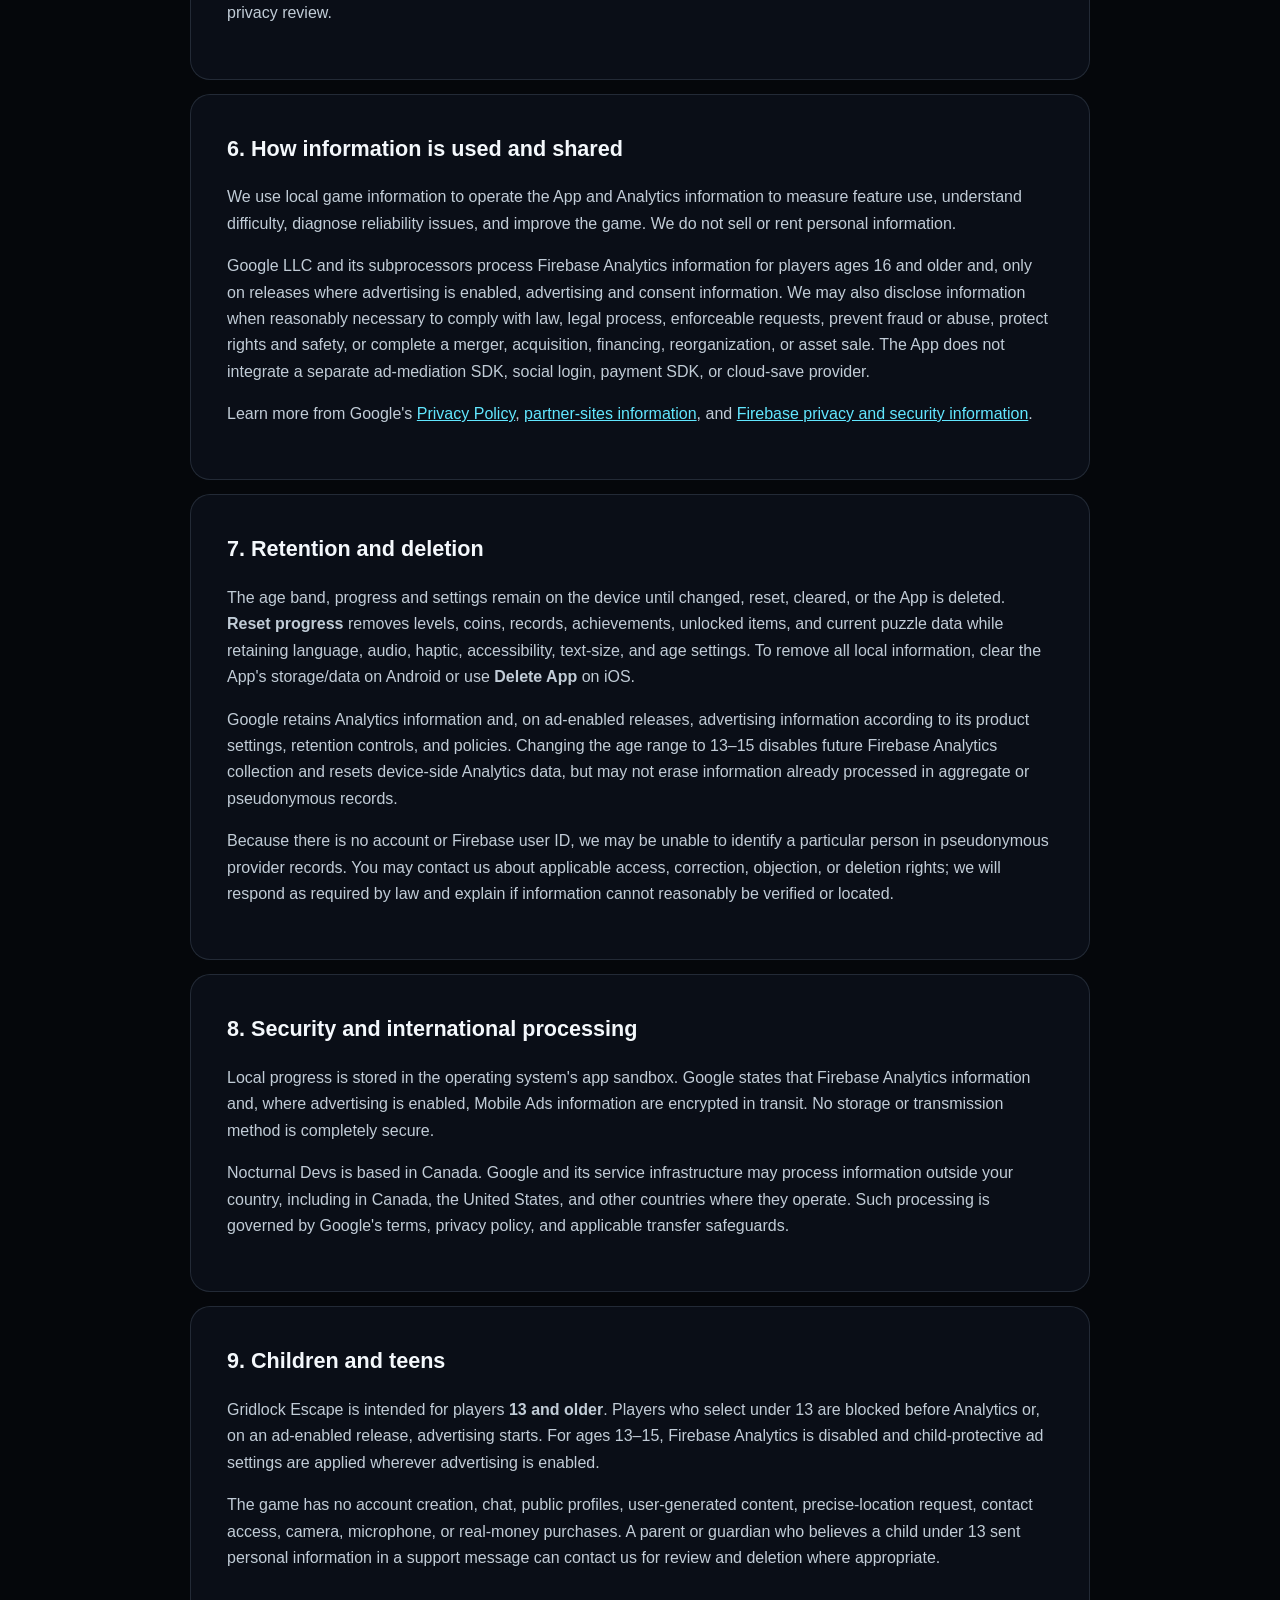
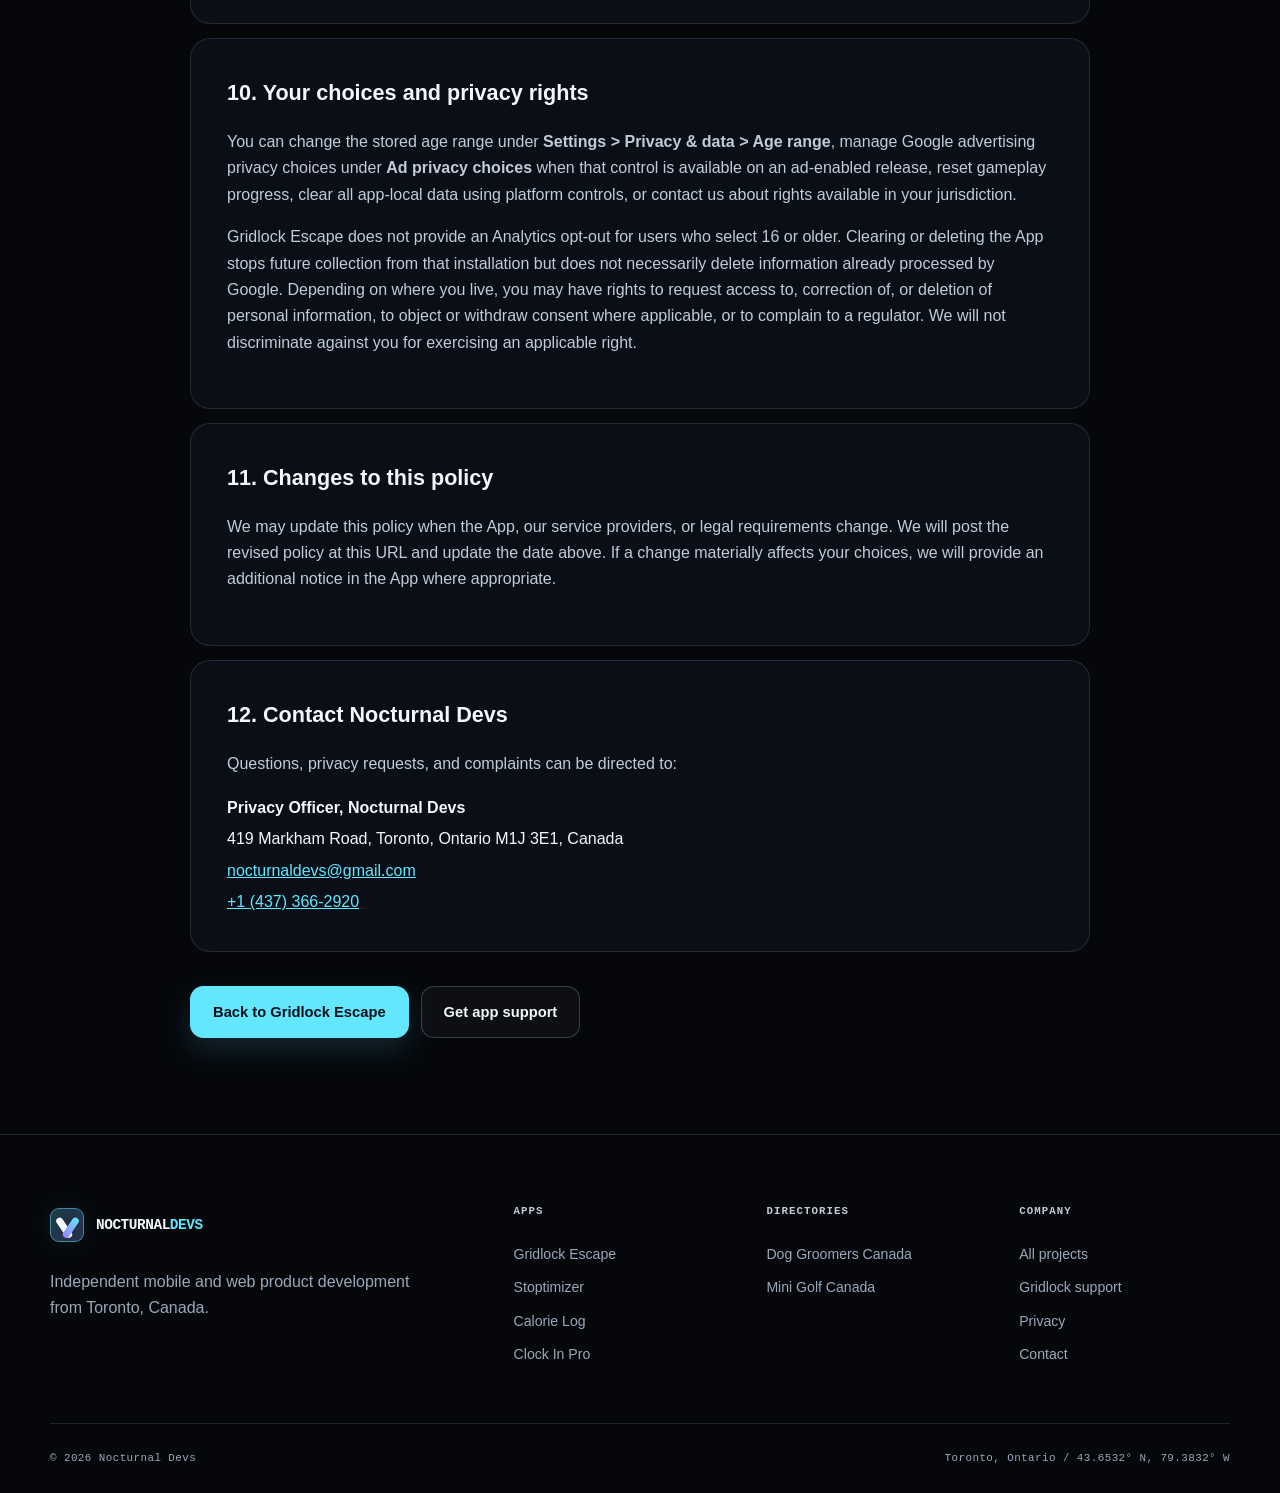
==== commit 562609a6: "Align Gridlock privacy policy with iOS review build" ====
--- a/privacy-policy/index.html
+++ b/privacy-policy/index.html
@@ -3,7 +3,7 @@
 <head>
     <meta charset="utf-8">
     <meta name="viewport" content="width=device-width, initial-scale=1">
-    <meta name="description" content="Read how Gridlock Escape handles local progress, age protections, Firebase Analytics, non-personalized Google AdMob advertising, retention, and privacy choices on iOS and Android.">
+    <meta name="description" content="Read how Gridlock Escape handles local progress, age protections, Firebase Analytics, platform-specific advertising, retention, and privacy choices on iOS and Android.">
     <title>Gridlock Escape Privacy Policy | Nocturnal Devs</title>
     <meta name="theme-color" content="#05070b">
     <link rel="icon" href="/assets/projects/gridlock-escape/app-icon.png" type="image/png">
@@ -46,7 +46,7 @@
 
             <div class="legal-summary">
                 <strong>Privacy at a glance</strong>
-                <p>Gridlock Escape does not require an account and does not ask for your name, email address, exact birth date, precise location, contacts, photos, camera, or microphone. Game progress stays on your device. Players under 13 are blocked before Google services start; Analytics is disabled for ages 13–15 and enabled for ages 16 and older. Google AdMob ads are requested as non-personalized ads.</p>
+                <p>Gridlock Escape does not require an account and does not ask for your name, email address, exact birth date, precise location, contacts, photos, camera, or microphone. Game progress stays on your device. Players under 13 are blocked before Google services start; Analytics is disabled for ages 13–15 and enabled for ages 16 and older. The iOS 1.0.0 review release does not initialize or request ads. The Android release may show non-personalized Google AdMob ads.</p>
             </div>
 
             <div class="legal-content">
@@ -57,11 +57,11 @@
 
                 <section class="legal-section">
                     <h2>2. Age screen and protections for younger players</h2>
-                    <p>On first launch, the App asks you to select <strong>under 13</strong>, <strong>13–15</strong>, or <strong>16 or older</strong>. It does not ask for an exact birth date. The selection is stored locally so the App can apply the appropriate Analytics and advertising settings, and it is not logged as a Firebase Analytics event.</p>
+                    <p>On first launch, the App asks you to select <strong>under 13</strong>, <strong>13–15</strong>, or <strong>16 or older</strong>. It does not ask for an exact birth date. The selection is stored locally so the App can apply the appropriate Analytics settings and, on releases where advertising is enabled, age-appropriate advertising settings. The selection is not logged as a Firebase Analytics event.</p>
                     <ul>
-                        <li><strong>Under 13:</strong> access is blocked before Google Mobile Ads or Firebase Analytics initializes.</li>
-                        <li><strong>Ages 13–15:</strong> the game is available; Firebase Analytics is disabled; Google receives child-directed and under-age-of-consent treatment signals; and ad creatives are capped at a G rating.</li>
-                        <li><strong>Ages 16 and older:</strong> Firebase Analytics is enabled automatically. Google User Messaging Platform manages legally required advertising consent notices and privacy choices.</li>
+                        <li><strong>Under 13:</strong> access is blocked before Firebase Analytics or, on an ad-enabled release, Google Mobile Ads initializes.</li>
+                        <li><strong>Ages 13–15:</strong> the game is available and Firebase Analytics is disabled. On an ad-enabled release, Google receives child-directed and under-age-of-consent treatment signals and ad creatives are capped at a G rating.</li>
+                        <li><strong>Ages 16 and older:</strong> Firebase Analytics is enabled automatically. On an ad-enabled release, Google User Messaging Platform manages legally required advertising consent notices and privacy choices.</li>
                     </ul>
                     <p>You can return to the age screen from <strong>Settings &gt; Privacy &amp; data &gt; Age range</strong>.</p>
                 </section>
@@ -75,48 +75,49 @@
                 <section class="legal-section">
                     <h2>4. Firebase Analytics for players ages 16 and older</h2>
                     <p>For players who select <strong>16 or older</strong>, the App uses Google Analytics for Firebase to understand game use and improve reliability, balance, accessibility, and level design. Analytics is enabled automatically for this age range; the App does not provide a separate Analytics switch. Analytics remains disabled for ages 13–15.</p>
-                    <p>Analytics information may include a randomly generated app-instance identifier; app opens, sessions and screen views; app version, device model and operating-system information; coarse location derived by Google from an IP address; gameplay interactions such as level starts and completions, move counts, hints, rewards, daily-puzzle results, streaks, achievements, virtual-coin shop selections and settings changes; and diagnostic, performance and advertising-measurement events supplied by the integrated Google SDKs.</p>
+                    <p>Analytics information may include a randomly generated app-instance identifier; app opens, sessions and screen views; app version, device model and operating-system information; coarse location derived by Google from a masked IP address; gameplay interactions such as level starts and completions, move counts, hints, rewards, daily-puzzle results, streaks, achievements, virtual-coin shop selections and settings changes; and limited SDK diagnostic metadata used for Analytics.</p>
                     <p>The App does not set a Firebase user ID and does not send a name, email address, phone number, exact location, free-form text, or complete save file to Firebase Analytics. The Android App removes access to the Android Advertising ID. The iOS App uses Firebase Analytics Core without its advertising-identity support component. Analytics consent for ad storage, ad user data, and ad personalization is denied in the App.</p>
                 </section>
 
                 <section class="legal-section">
-                    <h2>5. Advertising and consent management</h2>
-                    <p>The App uses Google AdMob for a banner at the bottom of the game, optional rewarded ads for hints or bonus virtual coins, and interstitials after every second campaign clear beginning after campaign level 4.</p>
-                    <p>Every ad request is explicitly non-personalized, and the Google Mobile Ads publisher first-party ID is disabled before the SDK initializes. The App does not request Apple's App Tracking Transparency authorization and does not use the Android Advertising ID. Google Mobile Ads may still process an IP address, coarse location inferred from the IP address, app and ad interactions, diagnostics, performance information, and device or app identifiers needed to deliver, measure, secure, and prevent fraud in the ad service.</p>
-                    <p>For ages 13–15, the App additionally requests Google's child-directed treatment, marks the player as under the age of consent, limits ads to G-rated creatives, and disables Firebase Analytics. Google User Messaging Platform checks whether a consent message or privacy-options entry point is legally required. When required, <strong>Settings &gt; Privacy &amp; data &gt; Ad privacy choices</strong> provides that entry point.</p>
+                    <h2>5. Advertising status and consent management</h2>
+                    <p><strong>iOS 1.0.0 (build 3):</strong> All advertising features are disabled for the initial App Store review release. The App does not display a banner, interstitial, rewarded-hint, or doubled-reward ad, and it does not initialize Google Mobile Ads or Google User Messaging Platform. The SDKs and production identifiers remain embedded but dormant and do not collect advertising data in this release. If a later iOS update enables ads, we will update this policy and the App Store privacy disclosures before that update is released.</p>
+                    <p><strong>Android:</strong> The Android release may use Google AdMob for a banner at the bottom of the game, optional rewarded ads for hints or bonus virtual coins, and interstitials after every second campaign clear beginning after campaign level 4.</p>
+                    <p>Where advertising is enabled, every ad request is explicitly non-personalized and the Google Mobile Ads publisher first-party ID is disabled before the SDK initializes. The App does not request Apple's App Tracking Transparency authorization and does not use the Android Advertising ID. On an ad-enabled release, Google Mobile Ads may process an IP address, coarse location inferred from the IP address, app and ad interactions, diagnostics, performance information, and device or app identifiers needed to deliver, measure, secure, and prevent fraud in the ad service.</p>
+                    <p>On an ad-enabled release, ages 13–15 receive Google's child-directed treatment and an under-age-of-consent signal, with creatives limited to a G rating. Google User Messaging Platform checks whether a consent message or privacy-options entry point is legally required. When advertising and a privacy-options entry point are active, it is available under <strong>Settings &gt; Privacy &amp; data &gt; Ad privacy choices</strong>. These advertising controls are not shown in iOS 1.0.0 (build 3) because advertising is disabled.</p>
                     <h3>Production and test builds</h3>
-                    <p>The production release uses Nocturnal Devs' AdMob application and ad-unit identifiers so eligible impressions can serve real ads. Debug builds use Google's sample ad-unit identifiers to prevent accidental invalid production traffic. Both modes use the same non-personalized request settings and age protections described above. Any new mediation partner or materially different ad behavior requires a new privacy review.</p>
+                    <p>Ad-enabled production releases use Nocturnal Devs' AdMob application and ad-unit identifiers so eligible impressions can serve real ads. Debug builds use Google's sample ad-unit identifiers to prevent accidental invalid production traffic. The iOS 1.0.0 review release contains the production identifiers but does not initialize the SDK or request an impression. Any later activation, new mediation partner, or materially different ad behavior requires a new privacy review.</p>
                 </section>
 
                 <section class="legal-section">
                     <h2>6. How information is used and shared</h2>
                     <p>We use local game information to operate the App and Analytics information to measure feature use, understand difficulty, diagnose reliability issues, and improve the game. We do not sell or rent personal information.</p>
-                    <p>Google LLC and its subprocessors process advertising, consent and—for ages 16 and older—Firebase Analytics information to provide those services. We may also disclose information when reasonably necessary to comply with law, legal process, enforceable requests, prevent fraud or abuse, protect rights and safety, or complete a merger, acquisition, financing, reorganization, or asset sale. The App does not integrate a separate ad-mediation SDK, social login, payment SDK, or cloud-save provider.</p>
+                    <p>Google LLC and its subprocessors process Firebase Analytics information for players ages 16 and older and, only on releases where advertising is enabled, advertising and consent information. We may also disclose information when reasonably necessary to comply with law, legal process, enforceable requests, prevent fraud or abuse, protect rights and safety, or complete a merger, acquisition, financing, reorganization, or asset sale. The App does not integrate a separate ad-mediation SDK, social login, payment SDK, or cloud-save provider.</p>
                     <p>Learn more from Google's <a href="https://policies.google.com/privacy" rel="noopener noreferrer">Privacy Policy</a>, <a href="https://policies.google.com/technologies/partner-sites" rel="noopener noreferrer">partner-sites information</a>, and <a href="https://firebase.google.com/support/privacy/" rel="noopener noreferrer">Firebase privacy and security information</a>.</p>
                 </section>
 
                 <section class="legal-section">
                     <h2>7. Retention and deletion</h2>
                     <p>The age band, progress and settings remain on the device until changed, reset, cleared, or the App is deleted. <strong>Reset progress</strong> removes levels, coins, records, achievements, unlocked items, and current puzzle data while retaining language, audio, haptic, accessibility, text-size, and age settings. To remove all local information, clear the App's storage/data on Android or use <strong>Delete App</strong> on iOS.</p>
-                    <p>Google retains Analytics and advertising information according to its product settings, retention controls, and policies. Changing the age range to 13–15 disables future Firebase Analytics collection and resets device-side Analytics data, but may not erase information already processed in aggregate or pseudonymous records.</p>
+                    <p>Google retains Analytics information and, on ad-enabled releases, advertising information according to its product settings, retention controls, and policies. Changing the age range to 13–15 disables future Firebase Analytics collection and resets device-side Analytics data, but may not erase information already processed in aggregate or pseudonymous records.</p>
                     <p>Because there is no account or Firebase user ID, we may be unable to identify a particular person in pseudonymous provider records. You may contact us about applicable access, correction, objection, or deletion rights; we will respond as required by law and explain if information cannot reasonably be verified or located.</p>
                 </section>
 
                 <section class="legal-section">
                     <h2>8. Security and international processing</h2>
-                    <p>Local progress is stored in the operating system's app sandbox. Google states that Mobile Ads and Firebase Analytics SDK information is encrypted in transit. No storage or transmission method is completely secure.</p>
+                    <p>Local progress is stored in the operating system's app sandbox. Google states that Firebase Analytics information and, where advertising is enabled, Mobile Ads information are encrypted in transit. No storage or transmission method is completely secure.</p>
                     <p>Nocturnal Devs is based in Canada. Google and its service infrastructure may process information outside your country, including in Canada, the United States, and other countries where they operate. Such processing is governed by Google's terms, privacy policy, and applicable transfer safeguards.</p>
                 </section>
 
                 <section class="legal-section">
                     <h2>9. Children and teens</h2>
-                    <p>Gridlock Escape is intended for players <strong>13 and older</strong>. Players who select under 13 are blocked before ads or Analytics start. For ages 13–15, Firebase Analytics is disabled and the child-protective ad settings described above are applied.</p>
+                    <p>Gridlock Escape is intended for players <strong>13 and older</strong>. Players who select under 13 are blocked before Analytics or, on an ad-enabled release, advertising starts. For ages 13–15, Firebase Analytics is disabled and child-protective ad settings are applied wherever advertising is enabled.</p>
                     <p>The game has no account creation, chat, public profiles, user-generated content, precise-location request, contact access, camera, microphone, or real-money purchases. A parent or guardian who believes a child under 13 sent personal information in a support message can contact us for review and deletion where appropriate.</p>
                 </section>
 
                 <section class="legal-section">
                     <h2>10. Your choices and privacy rights</h2>
-                    <p>You can change the stored age range under <strong>Settings &gt; Privacy &amp; data &gt; Age range</strong>, manage Google advertising privacy choices under <strong>Ad privacy choices</strong> when required in your region, reset gameplay progress, clear all app-local data using platform controls, or contact us about rights available in your jurisdiction.</p>
+                    <p>You can change the stored age range under <strong>Settings &gt; Privacy &amp; data &gt; Age range</strong>, manage Google advertising privacy choices under <strong>Ad privacy choices</strong> when that control is available on an ad-enabled release, reset gameplay progress, clear all app-local data using platform controls, or contact us about rights available in your jurisdiction.</p>
                     <p>Gridlock Escape does not provide an Analytics opt-out for users who select 16 or older. Clearing or deleting the App stops future collection from that installation but does not necessarily delete information already processed by Google. Depending on where you live, you may have rights to request access to, correction of, or deletion of personal information, to object or withdraw consent where applicable, or to complain to a regulator. We will not discriminate against you for exercising an applicable right.</p>
                 </section>
 
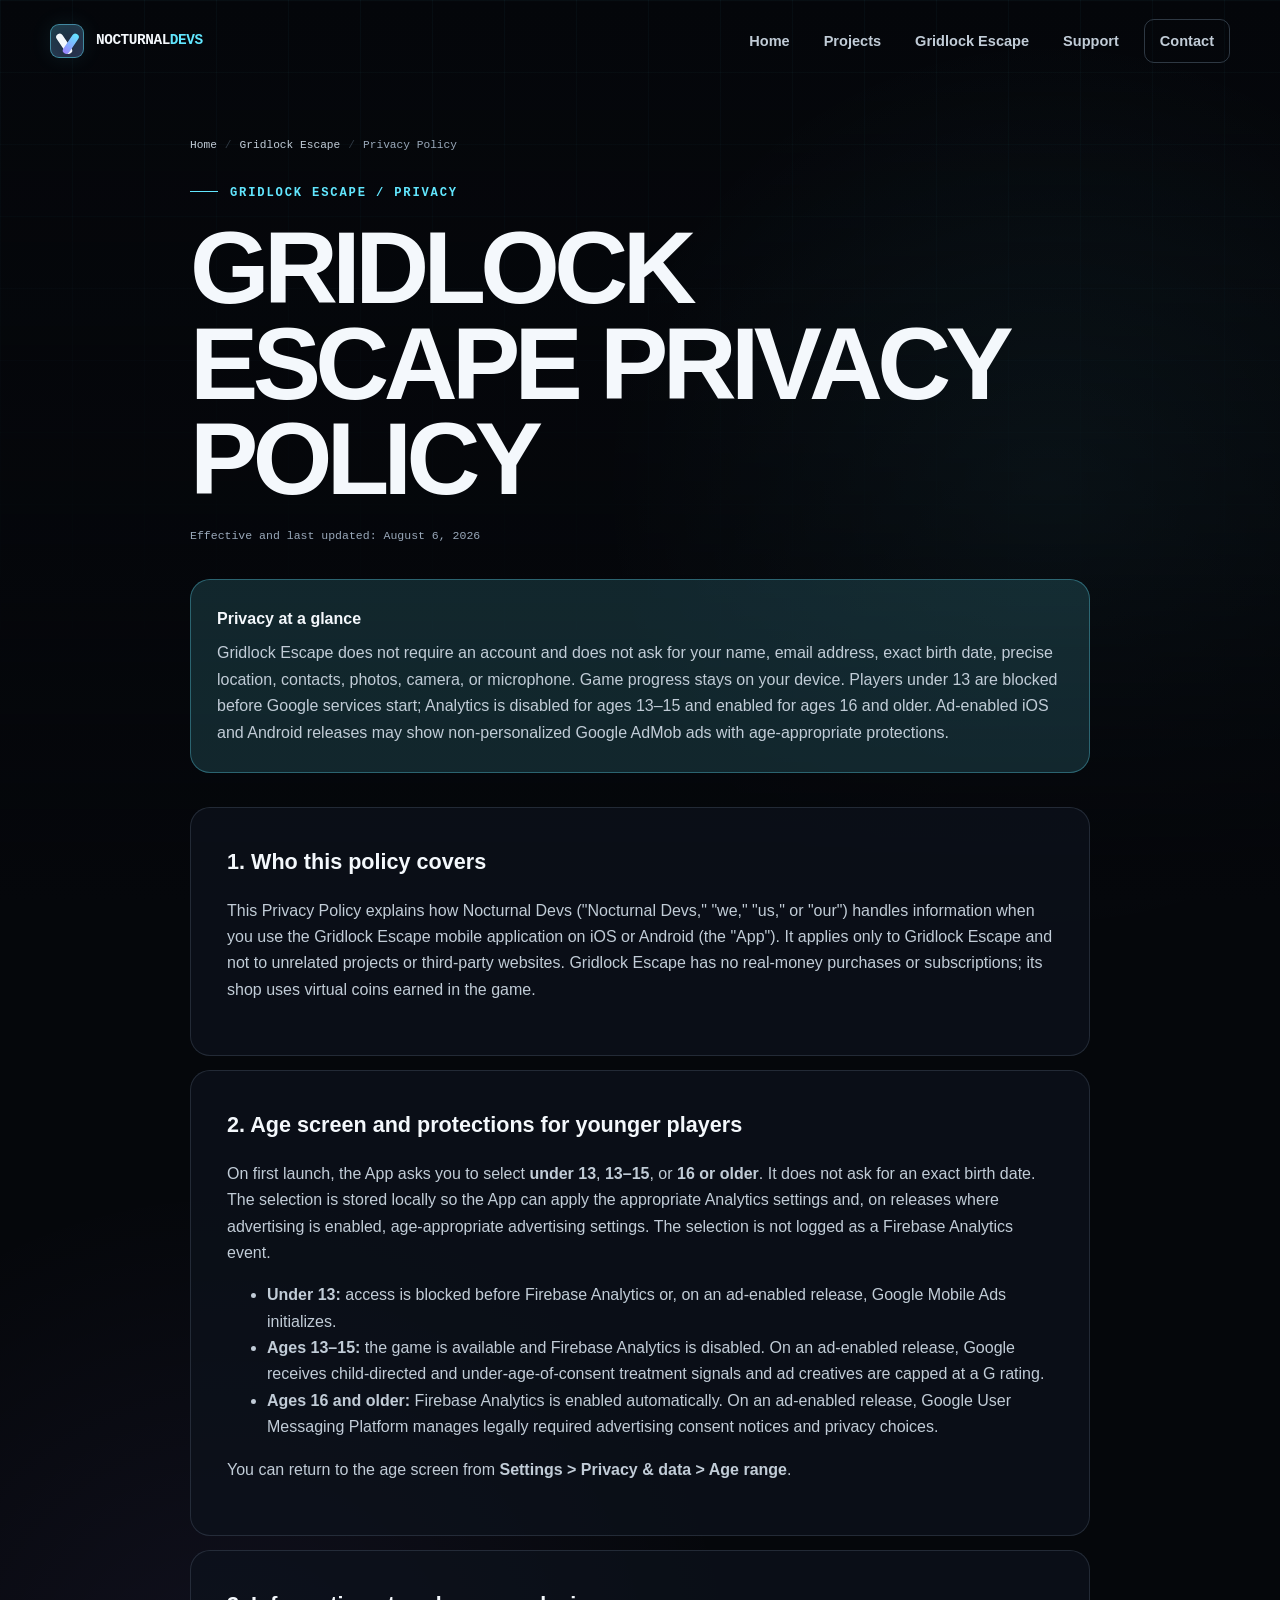
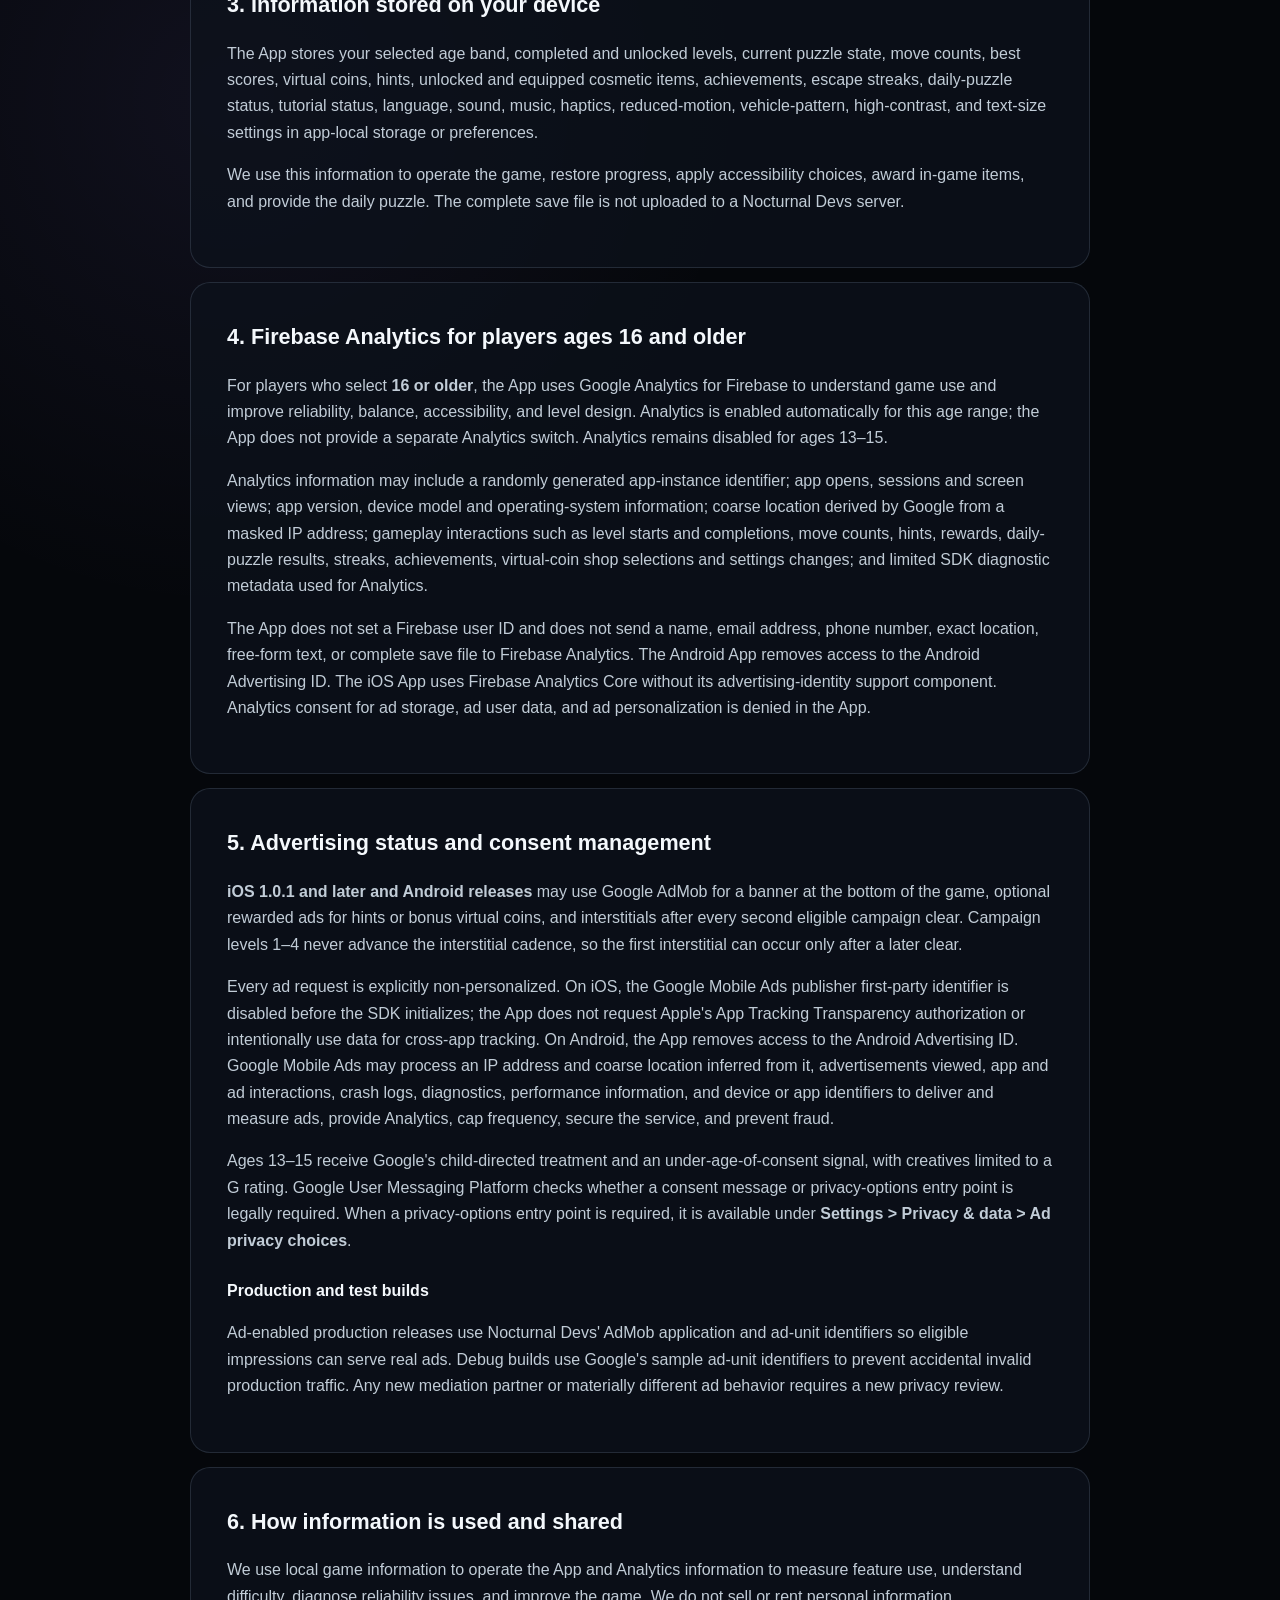
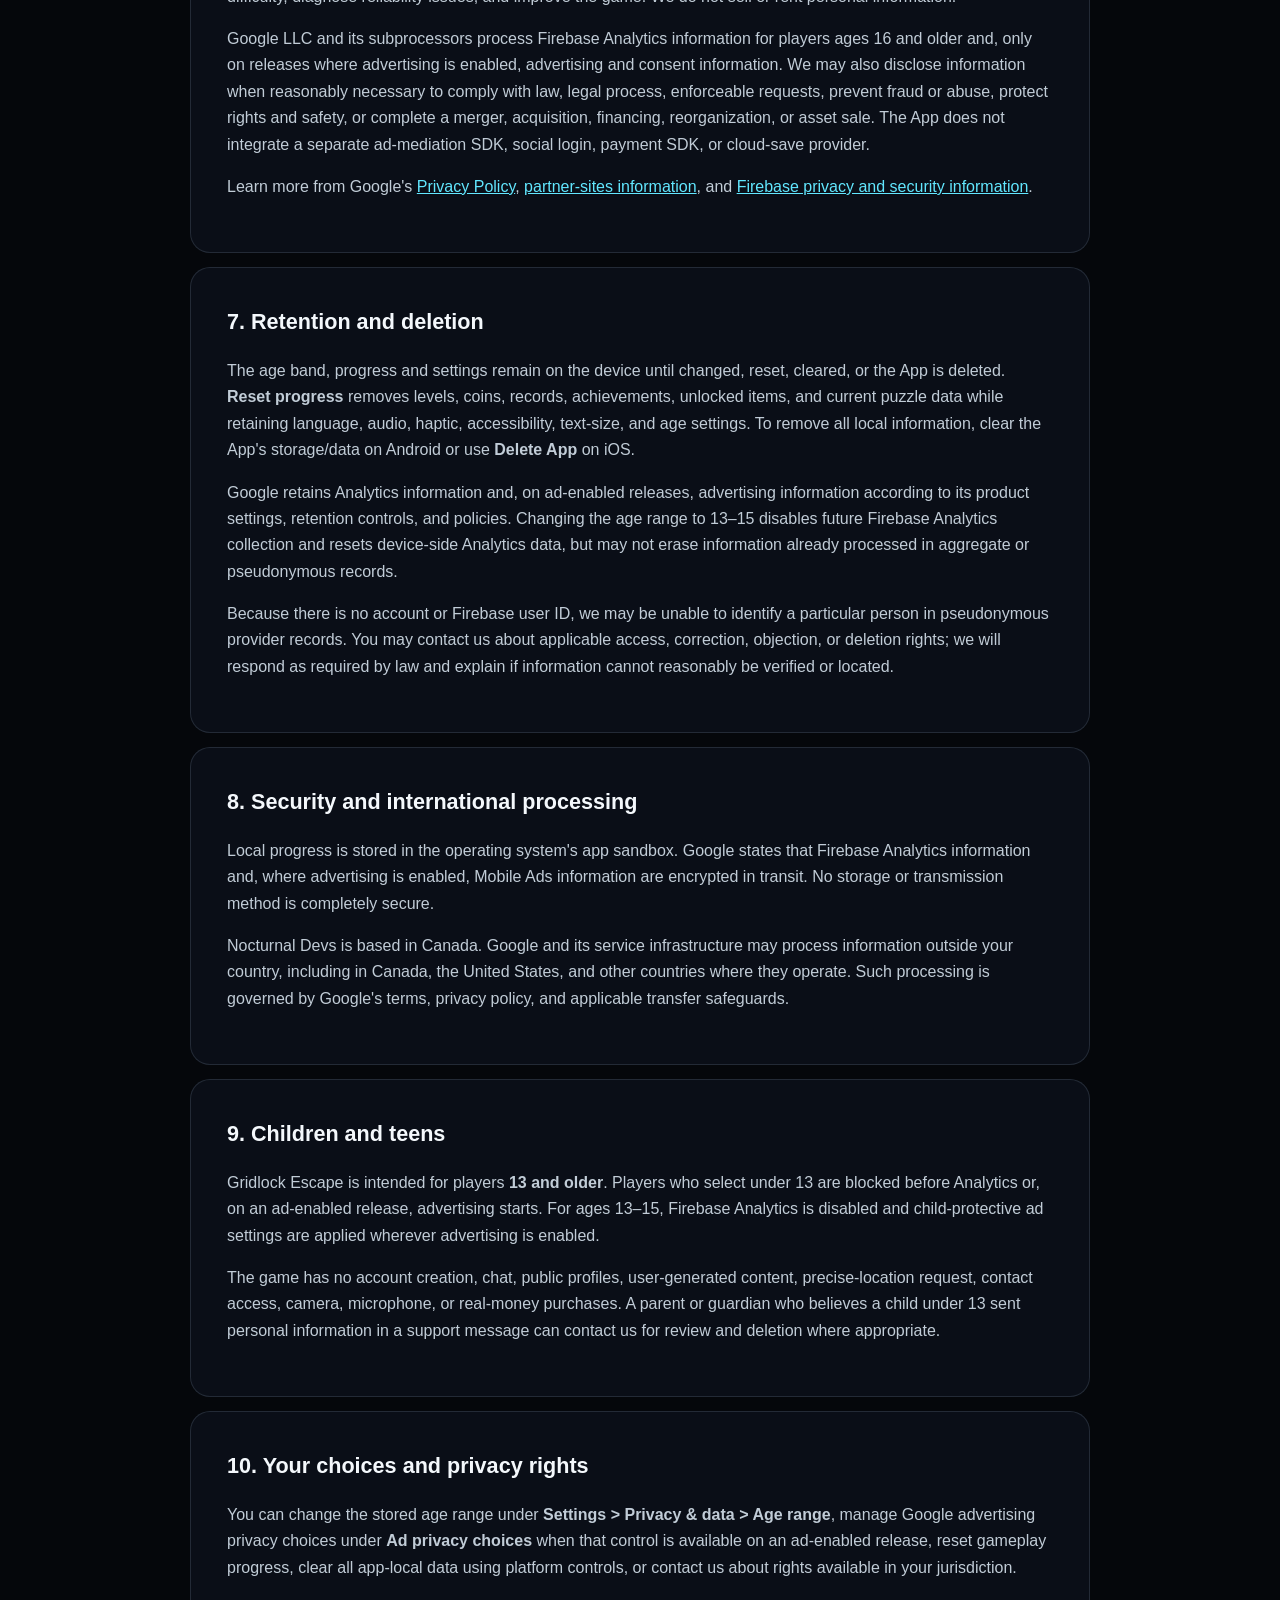
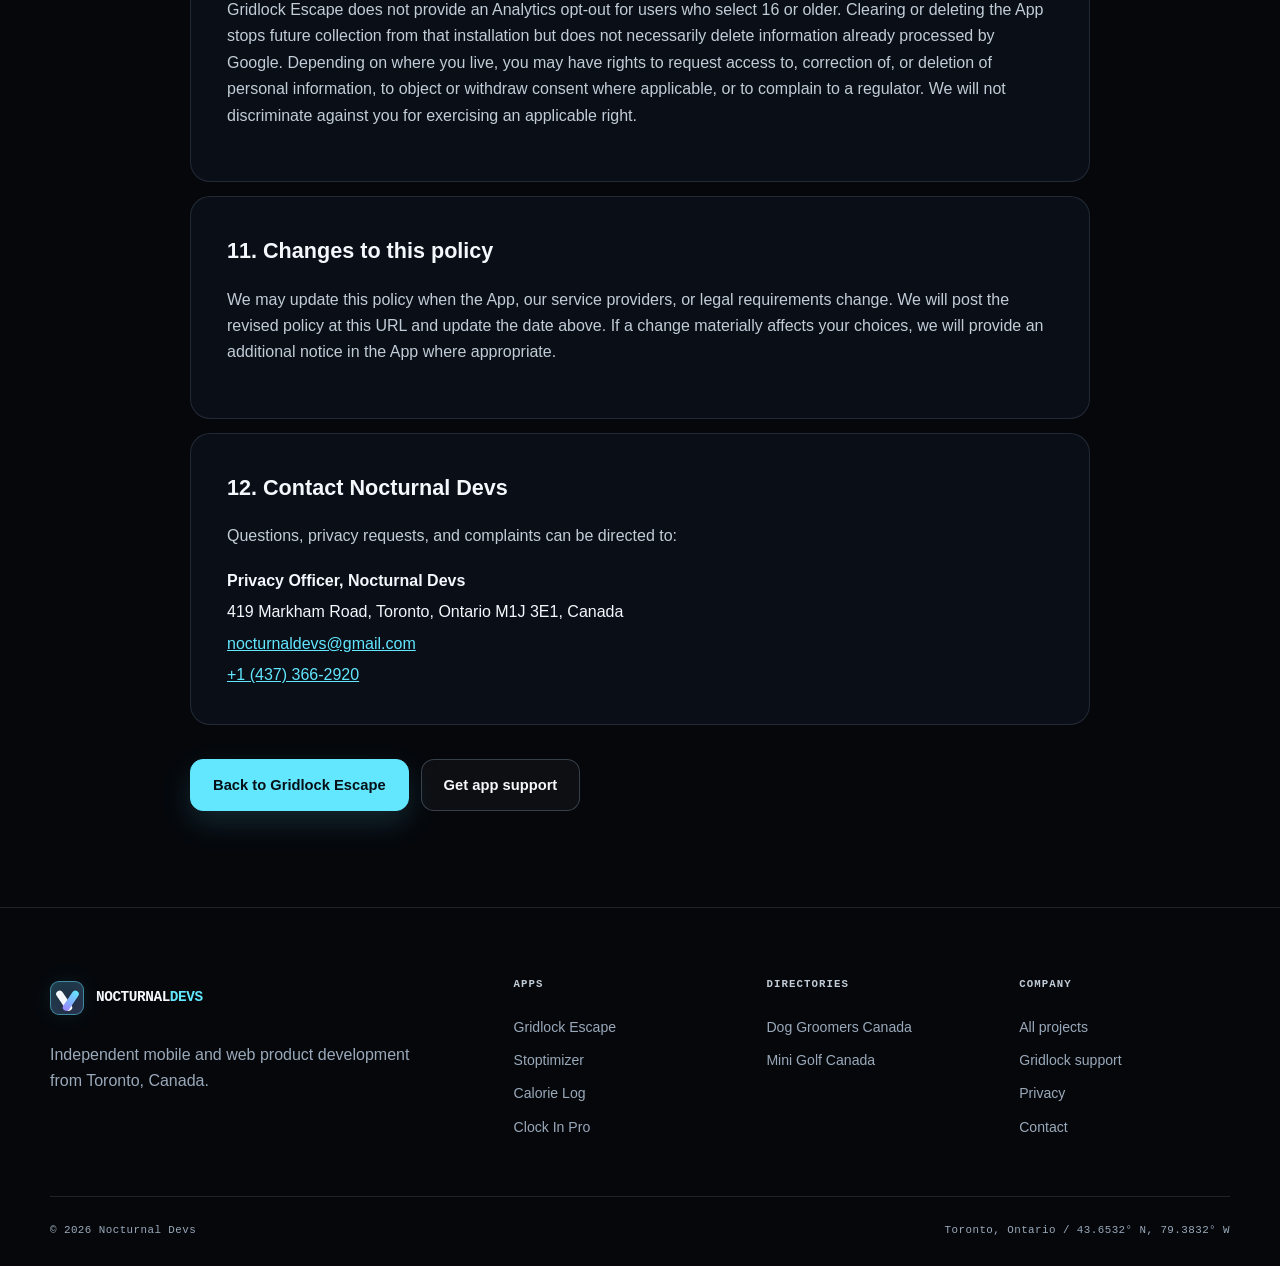
==== commit 1ed87751: "Update Gridlock iOS ads privacy policy" ====
--- a/privacy-policy/index.html
+++ b/privacy-policy/index.html
@@ -20,7 +20,7 @@
     {
       "@context":"https://schema.org",
       "@graph":[
-        {"@type":"WebPage","@id":"https://www.nocturnaldevs.com/privacy-policy/#webpage","url":"https://www.nocturnaldevs.com/privacy-policy/","name":"Gridlock Escape Privacy Policy | Nocturnal Devs","dateModified":"2026-07-21","about":{"@id":"https://www.nocturnaldevs.com/projects/gridlock-escape/#app"},"isPartOf":{"@id":"https://www.nocturnaldevs.com/#website"}},
+        {"@type":"WebPage","@id":"https://www.nocturnaldevs.com/privacy-policy/#webpage","url":"https://www.nocturnaldevs.com/privacy-policy/","name":"Gridlock Escape Privacy Policy | Nocturnal Devs","dateModified":"2026-08-06","about":{"@id":"https://www.nocturnaldevs.com/projects/gridlock-escape/#app"},"isPartOf":{"@id":"https://www.nocturnaldevs.com/#website"}},
         {"@type":"BreadcrumbList","itemListElement":[{"@type":"ListItem","position":1,"name":"Home","item":"https://www.nocturnaldevs.com/"},{"@type":"ListItem","position":2,"name":"Gridlock Escape","item":"https://www.nocturnaldevs.com/projects/gridlock-escape/"},{"@type":"ListItem","position":3,"name":"Privacy Policy","item":"https://www.nocturnaldevs.com/privacy-policy/"}]}
       ]
     }
@@ -42,11 +42,11 @@
             <ol class="breadcrumb" aria-label="Breadcrumb"><li><a href="/">Home</a></li><li><a href="/projects/gridlock-escape/">Gridlock Escape</a></li><li aria-current="page">Privacy Policy</li></ol>
             <p class="eyebrow">Gridlock Escape / Privacy</p>
             <h1 class="legal-title">Gridlock Escape Privacy Policy</h1>
-            <p class="legal-meta">Effective and last updated: July 21, 2026</p>
+            <p class="legal-meta">Effective and last updated: August 6, 2026</p>
 
             <div class="legal-summary">
                 <strong>Privacy at a glance</strong>
-                <p>Gridlock Escape does not require an account and does not ask for your name, email address, exact birth date, precise location, contacts, photos, camera, or microphone. Game progress stays on your device. Players under 13 are blocked before Google services start; Analytics is disabled for ages 13–15 and enabled for ages 16 and older. The iOS 1.0.0 review release does not initialize or request ads. The Android release may show non-personalized Google AdMob ads.</p>
+                <p>Gridlock Escape does not require an account and does not ask for your name, email address, exact birth date, precise location, contacts, photos, camera, or microphone. Game progress stays on your device. Players under 13 are blocked before Google services start; Analytics is disabled for ages 13–15 and enabled for ages 16 and older. Ad-enabled iOS and Android releases may show non-personalized Google AdMob ads with age-appropriate protections.</p>
             </div>
 
             <div class="legal-content">
@@ -81,12 +81,11 @@
 
                 <section class="legal-section">
                     <h2>5. Advertising status and consent management</h2>
-                    <p><strong>iOS 1.0.0 (build 3):</strong> All advertising features are disabled for the initial App Store review release. The App does not display a banner, interstitial, rewarded-hint, or doubled-reward ad, and it does not initialize Google Mobile Ads or Google User Messaging Platform. The SDKs and production identifiers remain embedded but dormant and do not collect advertising data in this release. If a later iOS update enables ads, we will update this policy and the App Store privacy disclosures before that update is released.</p>
-                    <p><strong>Android:</strong> The Android release may use Google AdMob for a banner at the bottom of the game, optional rewarded ads for hints or bonus virtual coins, and interstitials after every second campaign clear beginning after campaign level 4.</p>
-                    <p>Where advertising is enabled, every ad request is explicitly non-personalized and the Google Mobile Ads publisher first-party ID is disabled before the SDK initializes. The App does not request Apple's App Tracking Transparency authorization and does not use the Android Advertising ID. On an ad-enabled release, Google Mobile Ads may process an IP address, coarse location inferred from the IP address, app and ad interactions, diagnostics, performance information, and device or app identifiers needed to deliver, measure, secure, and prevent fraud in the ad service.</p>
-                    <p>On an ad-enabled release, ages 13–15 receive Google's child-directed treatment and an under-age-of-consent signal, with creatives limited to a G rating. Google User Messaging Platform checks whether a consent message or privacy-options entry point is legally required. When advertising and a privacy-options entry point are active, it is available under <strong>Settings &gt; Privacy &amp; data &gt; Ad privacy choices</strong>. These advertising controls are not shown in iOS 1.0.0 (build 3) because advertising is disabled.</p>
+                    <p><strong>iOS 1.0.1 and later and Android releases</strong> may use Google AdMob for a banner at the bottom of the game, optional rewarded ads for hints or bonus virtual coins, and interstitials after every second eligible campaign clear. Campaign levels 1–4 never advance the interstitial cadence, so the first interstitial can occur only after a later clear.</p>
+                    <p>Every ad request is explicitly non-personalized. On iOS, the Google Mobile Ads publisher first-party identifier is disabled before the SDK initializes; the App does not request Apple's App Tracking Transparency authorization or intentionally use data for cross-app tracking. On Android, the App removes access to the Android Advertising ID. Google Mobile Ads may process an IP address and coarse location inferred from it, advertisements viewed, app and ad interactions, crash logs, diagnostics, performance information, and device or app identifiers to deliver and measure ads, provide Analytics, cap frequency, secure the service, and prevent fraud.</p>
+                    <p>Ages 13–15 receive Google's child-directed treatment and an under-age-of-consent signal, with creatives limited to a G rating. Google User Messaging Platform checks whether a consent message or privacy-options entry point is legally required. When a privacy-options entry point is required, it is available under <strong>Settings &gt; Privacy &amp; data &gt; Ad privacy choices</strong>.</p>
                     <h3>Production and test builds</h3>
-                    <p>Ad-enabled production releases use Nocturnal Devs' AdMob application and ad-unit identifiers so eligible impressions can serve real ads. Debug builds use Google's sample ad-unit identifiers to prevent accidental invalid production traffic. The iOS 1.0.0 review release contains the production identifiers but does not initialize the SDK or request an impression. Any later activation, new mediation partner, or materially different ad behavior requires a new privacy review.</p>
+                    <p>Ad-enabled production releases use Nocturnal Devs' AdMob application and ad-unit identifiers so eligible impressions can serve real ads. Debug builds use Google's sample ad-unit identifiers to prevent accidental invalid production traffic. Any new mediation partner or materially different ad behavior requires a new privacy review.</p>
                 </section>
 
                 <section class="legal-section">
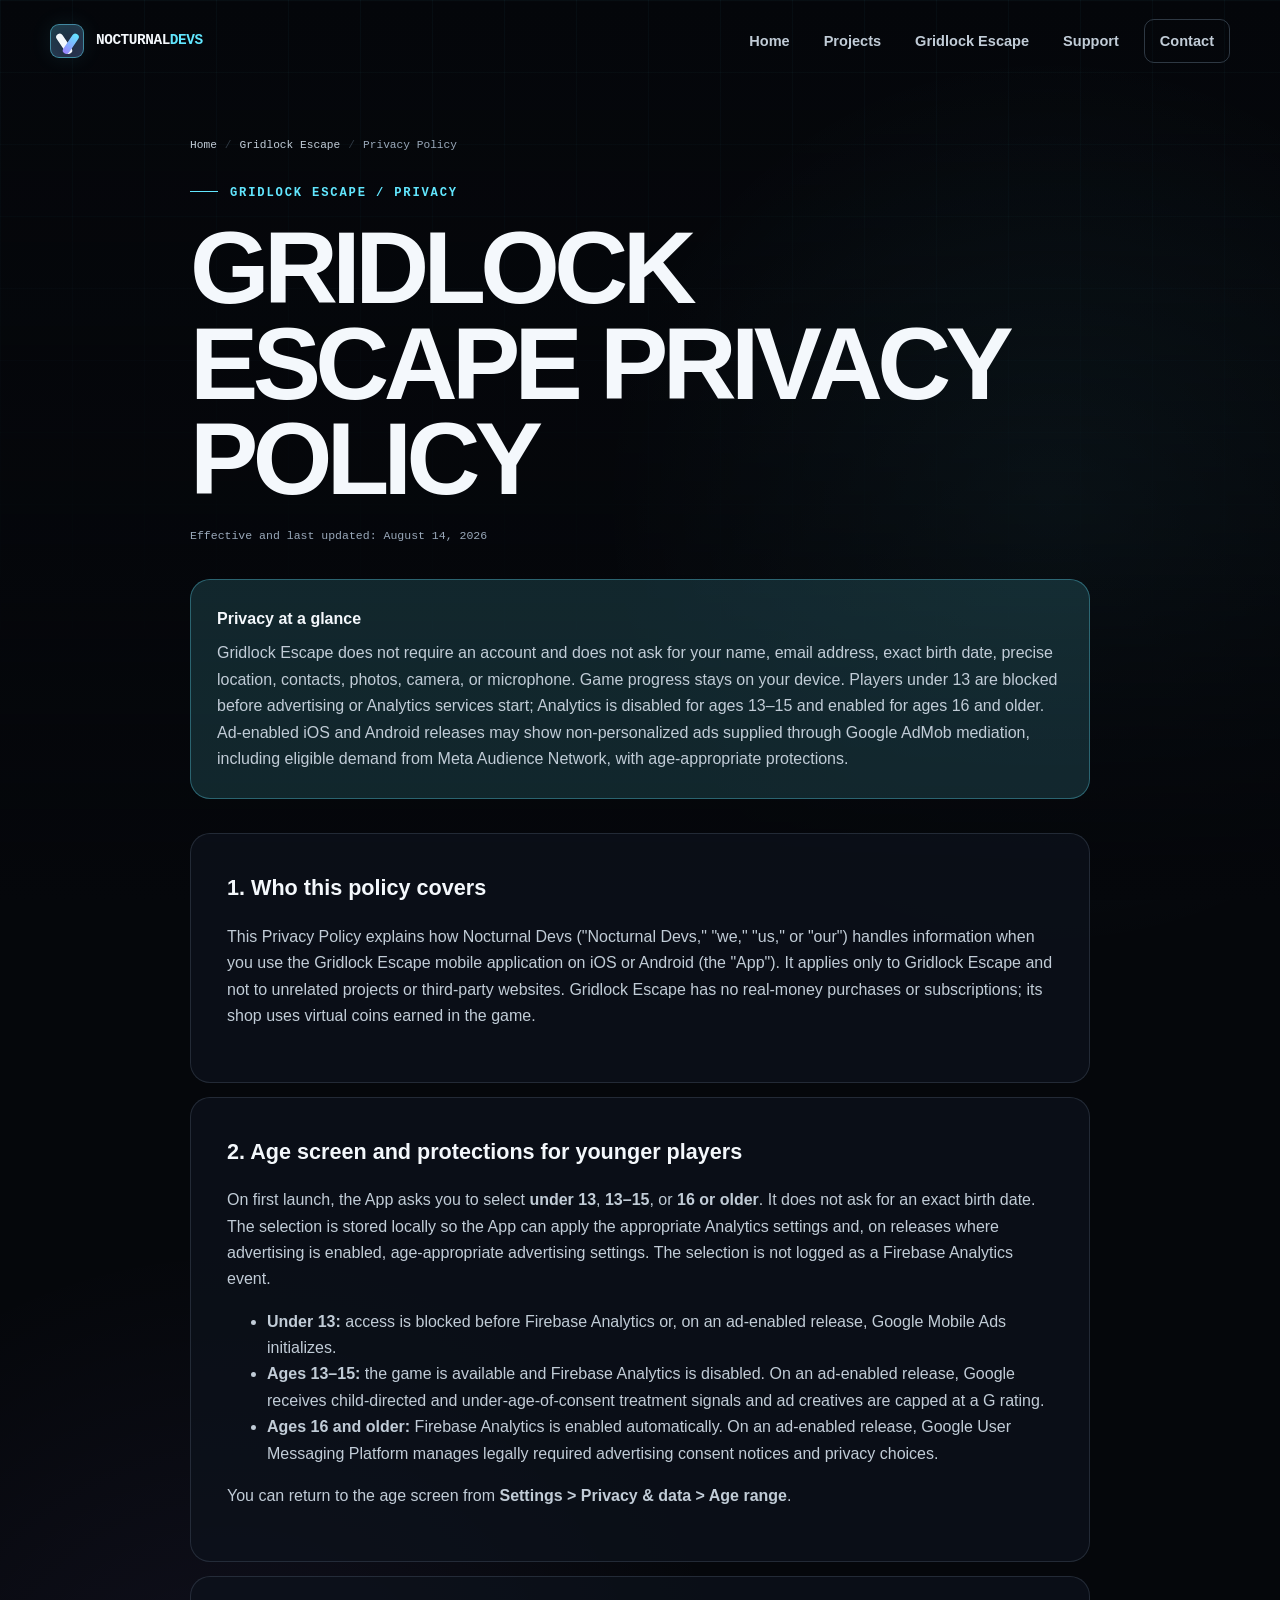
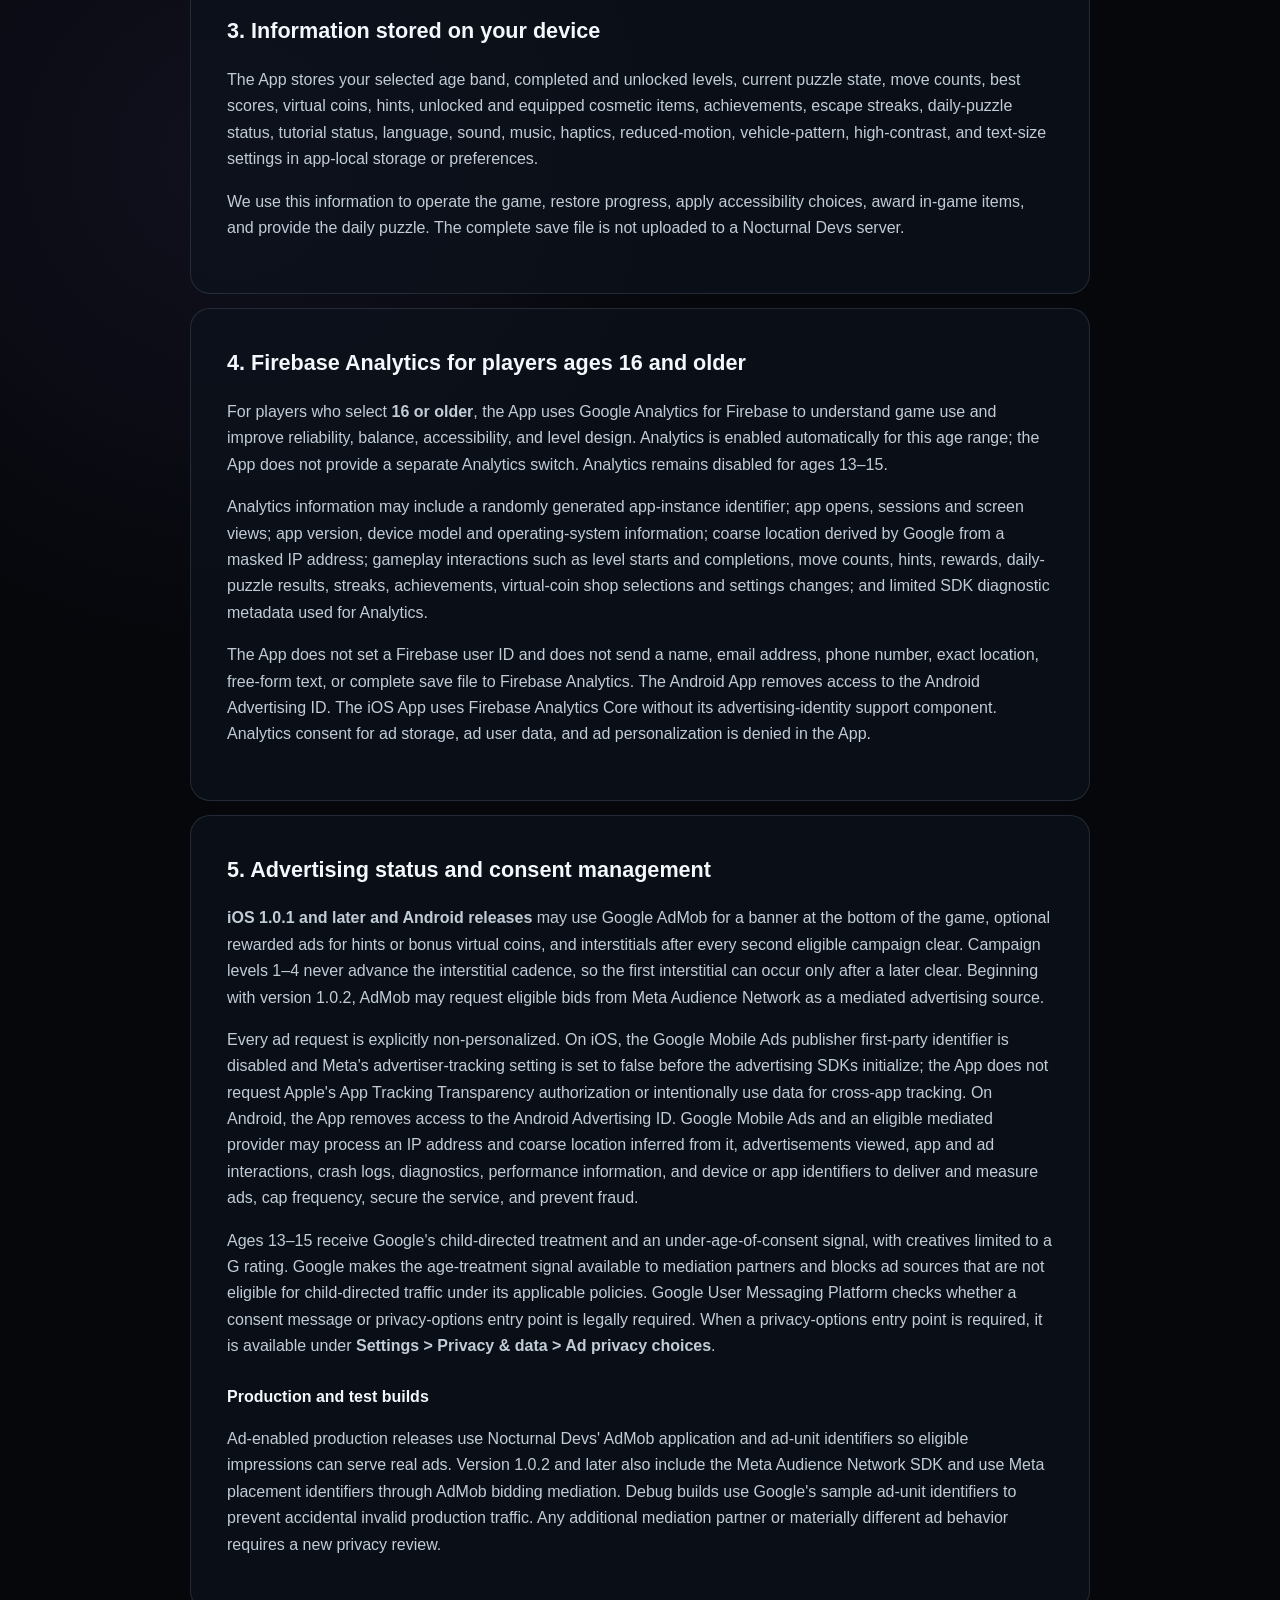
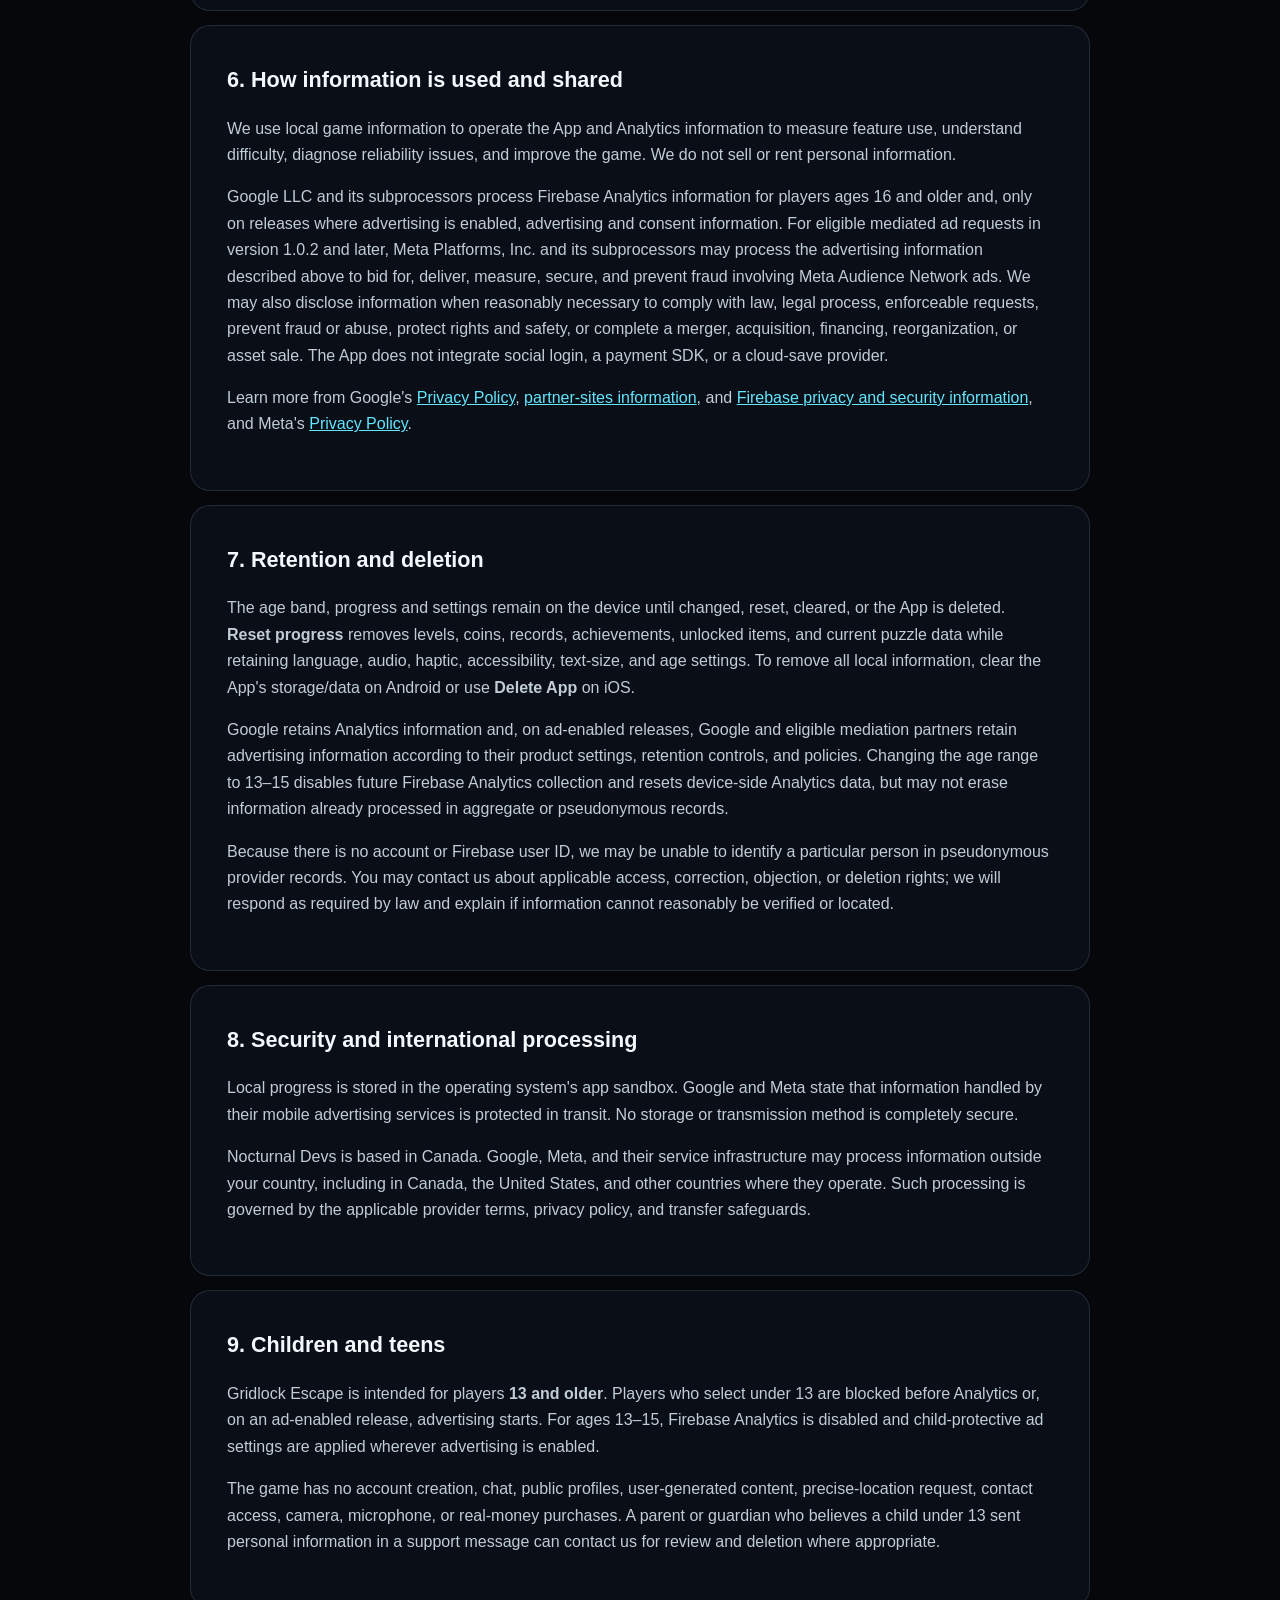
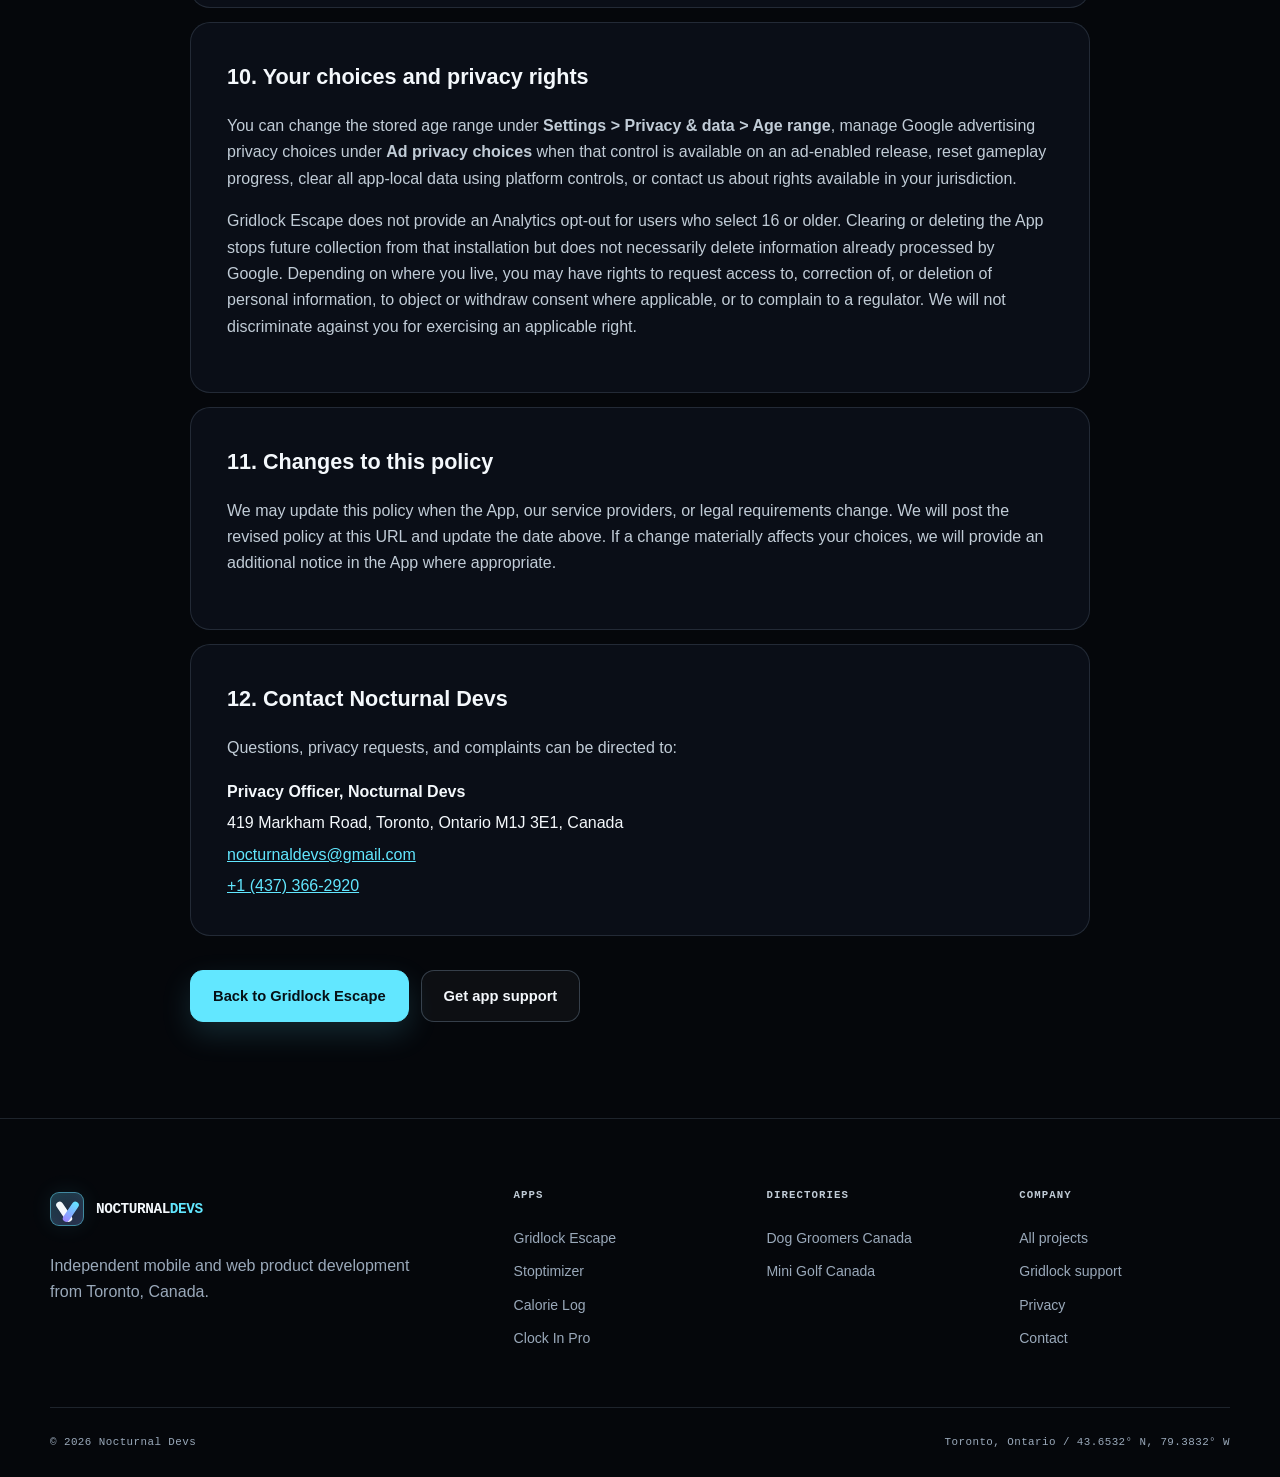
==== commit d69e1afd: "Document Meta ad mediation privacy practices" ====
--- a/privacy-policy/index.html
+++ b/privacy-policy/index.html
@@ -20,7 +20,7 @@
     {
       "@context":"https://schema.org",
       "@graph":[
-        {"@type":"WebPage","@id":"https://www.nocturnaldevs.com/privacy-policy/#webpage","url":"https://www.nocturnaldevs.com/privacy-policy/","name":"Gridlock Escape Privacy Policy | Nocturnal Devs","dateModified":"2026-08-06","about":{"@id":"https://www.nocturnaldevs.com/projects/gridlock-escape/#app"},"isPartOf":{"@id":"https://www.nocturnaldevs.com/#website"}},
+        {"@type":"WebPage","@id":"https://www.nocturnaldevs.com/privacy-policy/#webpage","url":"https://www.nocturnaldevs.com/privacy-policy/","name":"Gridlock Escape Privacy Policy | Nocturnal Devs","dateModified":"2026-08-14","about":{"@id":"https://www.nocturnaldevs.com/projects/gridlock-escape/#app"},"isPartOf":{"@id":"https://www.nocturnaldevs.com/#website"}},
         {"@type":"BreadcrumbList","itemListElement":[{"@type":"ListItem","position":1,"name":"Home","item":"https://www.nocturnaldevs.com/"},{"@type":"ListItem","position":2,"name":"Gridlock Escape","item":"https://www.nocturnaldevs.com/projects/gridlock-escape/"},{"@type":"ListItem","position":3,"name":"Privacy Policy","item":"https://www.nocturnaldevs.com/privacy-policy/"}]}
       ]
     }
@@ -42,11 +42,11 @@
             <ol class="breadcrumb" aria-label="Breadcrumb"><li><a href="/">Home</a></li><li><a href="/projects/gridlock-escape/">Gridlock Escape</a></li><li aria-current="page">Privacy Policy</li></ol>
             <p class="eyebrow">Gridlock Escape / Privacy</p>
             <h1 class="legal-title">Gridlock Escape Privacy Policy</h1>
-            <p class="legal-meta">Effective and last updated: August 6, 2026</p>
+            <p class="legal-meta">Effective and last updated: August 14, 2026</p>
 
             <div class="legal-summary">
                 <strong>Privacy at a glance</strong>
-                <p>Gridlock Escape does not require an account and does not ask for your name, email address, exact birth date, precise location, contacts, photos, camera, or microphone. Game progress stays on your device. Players under 13 are blocked before Google services start; Analytics is disabled for ages 13–15 and enabled for ages 16 and older. Ad-enabled iOS and Android releases may show non-personalized Google AdMob ads with age-appropriate protections.</p>
+                <p>Gridlock Escape does not require an account and does not ask for your name, email address, exact birth date, precise location, contacts, photos, camera, or microphone. Game progress stays on your device. Players under 13 are blocked before advertising or Analytics services start; Analytics is disabled for ages 13–15 and enabled for ages 16 and older. Ad-enabled iOS and Android releases may show non-personalized ads supplied through Google AdMob mediation, including eligible demand from Meta Audience Network, with age-appropriate protections.</p>
             </div>
 
             <div class="legal-content">
@@ -81,31 +81,31 @@
 
                 <section class="legal-section">
                     <h2>5. Advertising status and consent management</h2>
-                    <p><strong>iOS 1.0.1 and later and Android releases</strong> may use Google AdMob for a banner at the bottom of the game, optional rewarded ads for hints or bonus virtual coins, and interstitials after every second eligible campaign clear. Campaign levels 1–4 never advance the interstitial cadence, so the first interstitial can occur only after a later clear.</p>
-                    <p>Every ad request is explicitly non-personalized. On iOS, the Google Mobile Ads publisher first-party identifier is disabled before the SDK initializes; the App does not request Apple's App Tracking Transparency authorization or intentionally use data for cross-app tracking. On Android, the App removes access to the Android Advertising ID. Google Mobile Ads may process an IP address and coarse location inferred from it, advertisements viewed, app and ad interactions, crash logs, diagnostics, performance information, and device or app identifiers to deliver and measure ads, provide Analytics, cap frequency, secure the service, and prevent fraud.</p>
-                    <p>Ages 13–15 receive Google's child-directed treatment and an under-age-of-consent signal, with creatives limited to a G rating. Google User Messaging Platform checks whether a consent message or privacy-options entry point is legally required. When a privacy-options entry point is required, it is available under <strong>Settings &gt; Privacy &amp; data &gt; Ad privacy choices</strong>.</p>
+                    <p><strong>iOS 1.0.1 and later and Android releases</strong> may use Google AdMob for a banner at the bottom of the game, optional rewarded ads for hints or bonus virtual coins, and interstitials after every second eligible campaign clear. Campaign levels 1–4 never advance the interstitial cadence, so the first interstitial can occur only after a later clear. Beginning with version 1.0.2, AdMob may request eligible bids from Meta Audience Network as a mediated advertising source.</p>
+                    <p>Every ad request is explicitly non-personalized. On iOS, the Google Mobile Ads publisher first-party identifier is disabled and Meta's advertiser-tracking setting is set to false before the advertising SDKs initialize; the App does not request Apple's App Tracking Transparency authorization or intentionally use data for cross-app tracking. On Android, the App removes access to the Android Advertising ID. Google Mobile Ads and an eligible mediated provider may process an IP address and coarse location inferred from it, advertisements viewed, app and ad interactions, crash logs, diagnostics, performance information, and device or app identifiers to deliver and measure ads, cap frequency, secure the service, and prevent fraud.</p>
+                    <p>Ages 13–15 receive Google's child-directed treatment and an under-age-of-consent signal, with creatives limited to a G rating. Google makes the age-treatment signal available to mediation partners and blocks ad sources that are not eligible for child-directed traffic under its applicable policies. Google User Messaging Platform checks whether a consent message or privacy-options entry point is legally required. When a privacy-options entry point is required, it is available under <strong>Settings &gt; Privacy &amp; data &gt; Ad privacy choices</strong>.</p>
                     <h3>Production and test builds</h3>
-                    <p>Ad-enabled production releases use Nocturnal Devs' AdMob application and ad-unit identifiers so eligible impressions can serve real ads. Debug builds use Google's sample ad-unit identifiers to prevent accidental invalid production traffic. Any new mediation partner or materially different ad behavior requires a new privacy review.</p>
+                    <p>Ad-enabled production releases use Nocturnal Devs' AdMob application and ad-unit identifiers so eligible impressions can serve real ads. Version 1.0.2 and later also include the Meta Audience Network SDK and use Meta placement identifiers through AdMob bidding mediation. Debug builds use Google's sample ad-unit identifiers to prevent accidental invalid production traffic. Any additional mediation partner or materially different ad behavior requires a new privacy review.</p>
                 </section>
 
                 <section class="legal-section">
                     <h2>6. How information is used and shared</h2>
                     <p>We use local game information to operate the App and Analytics information to measure feature use, understand difficulty, diagnose reliability issues, and improve the game. We do not sell or rent personal information.</p>
-                    <p>Google LLC and its subprocessors process Firebase Analytics information for players ages 16 and older and, only on releases where advertising is enabled, advertising and consent information. We may also disclose information when reasonably necessary to comply with law, legal process, enforceable requests, prevent fraud or abuse, protect rights and safety, or complete a merger, acquisition, financing, reorganization, or asset sale. The App does not integrate a separate ad-mediation SDK, social login, payment SDK, or cloud-save provider.</p>
-                    <p>Learn more from Google's <a href="https://policies.google.com/privacy" rel="noopener noreferrer">Privacy Policy</a>, <a href="https://policies.google.com/technologies/partner-sites" rel="noopener noreferrer">partner-sites information</a>, and <a href="https://firebase.google.com/support/privacy/" rel="noopener noreferrer">Firebase privacy and security information</a>.</p>
+                    <p>Google LLC and its subprocessors process Firebase Analytics information for players ages 16 and older and, only on releases where advertising is enabled, advertising and consent information. For eligible mediated ad requests in version 1.0.2 and later, Meta Platforms, Inc. and its subprocessors may process the advertising information described above to bid for, deliver, measure, secure, and prevent fraud involving Meta Audience Network ads. We may also disclose information when reasonably necessary to comply with law, legal process, enforceable requests, prevent fraud or abuse, protect rights and safety, or complete a merger, acquisition, financing, reorganization, or asset sale. The App does not integrate social login, a payment SDK, or a cloud-save provider.</p>
+                    <p>Learn more from Google's <a href="https://policies.google.com/privacy" rel="noopener noreferrer">Privacy Policy</a>, <a href="https://policies.google.com/technologies/partner-sites" rel="noopener noreferrer">partner-sites information</a>, and <a href="https://firebase.google.com/support/privacy/" rel="noopener noreferrer">Firebase privacy and security information</a>, and Meta's <a href="https://www.facebook.com/privacy/policy/" rel="noopener noreferrer">Privacy Policy</a>.</p>
                 </section>
 
                 <section class="legal-section">
                     <h2>7. Retention and deletion</h2>
                     <p>The age band, progress and settings remain on the device until changed, reset, cleared, or the App is deleted. <strong>Reset progress</strong> removes levels, coins, records, achievements, unlocked items, and current puzzle data while retaining language, audio, haptic, accessibility, text-size, and age settings. To remove all local information, clear the App's storage/data on Android or use <strong>Delete App</strong> on iOS.</p>
-                    <p>Google retains Analytics information and, on ad-enabled releases, advertising information according to its product settings, retention controls, and policies. Changing the age range to 13–15 disables future Firebase Analytics collection and resets device-side Analytics data, but may not erase information already processed in aggregate or pseudonymous records.</p>
+                    <p>Google retains Analytics information and, on ad-enabled releases, Google and eligible mediation partners retain advertising information according to their product settings, retention controls, and policies. Changing the age range to 13–15 disables future Firebase Analytics collection and resets device-side Analytics data, but may not erase information already processed in aggregate or pseudonymous records.</p>
                     <p>Because there is no account or Firebase user ID, we may be unable to identify a particular person in pseudonymous provider records. You may contact us about applicable access, correction, objection, or deletion rights; we will respond as required by law and explain if information cannot reasonably be verified or located.</p>
                 </section>
 
                 <section class="legal-section">
                     <h2>8. Security and international processing</h2>
-                    <p>Local progress is stored in the operating system's app sandbox. Google states that Firebase Analytics information and, where advertising is enabled, Mobile Ads information are encrypted in transit. No storage or transmission method is completely secure.</p>
-                    <p>Nocturnal Devs is based in Canada. Google and its service infrastructure may process information outside your country, including in Canada, the United States, and other countries where they operate. Such processing is governed by Google's terms, privacy policy, and applicable transfer safeguards.</p>
+                    <p>Local progress is stored in the operating system's app sandbox. Google and Meta state that information handled by their mobile advertising services is protected in transit. No storage or transmission method is completely secure.</p>
+                    <p>Nocturnal Devs is based in Canada. Google, Meta, and their service infrastructure may process information outside your country, including in Canada, the United States, and other countries where they operate. Such processing is governed by the applicable provider terms, privacy policy, and transfer safeguards.</p>
                 </section>
 
                 <section class="legal-section">
--- a/styles.css
+++ b/styles.css
@@ -76,6 +76,7 @@
 img {
   display: block;
   max-width: 100%;
+  height: auto;
 }
 
 a {
